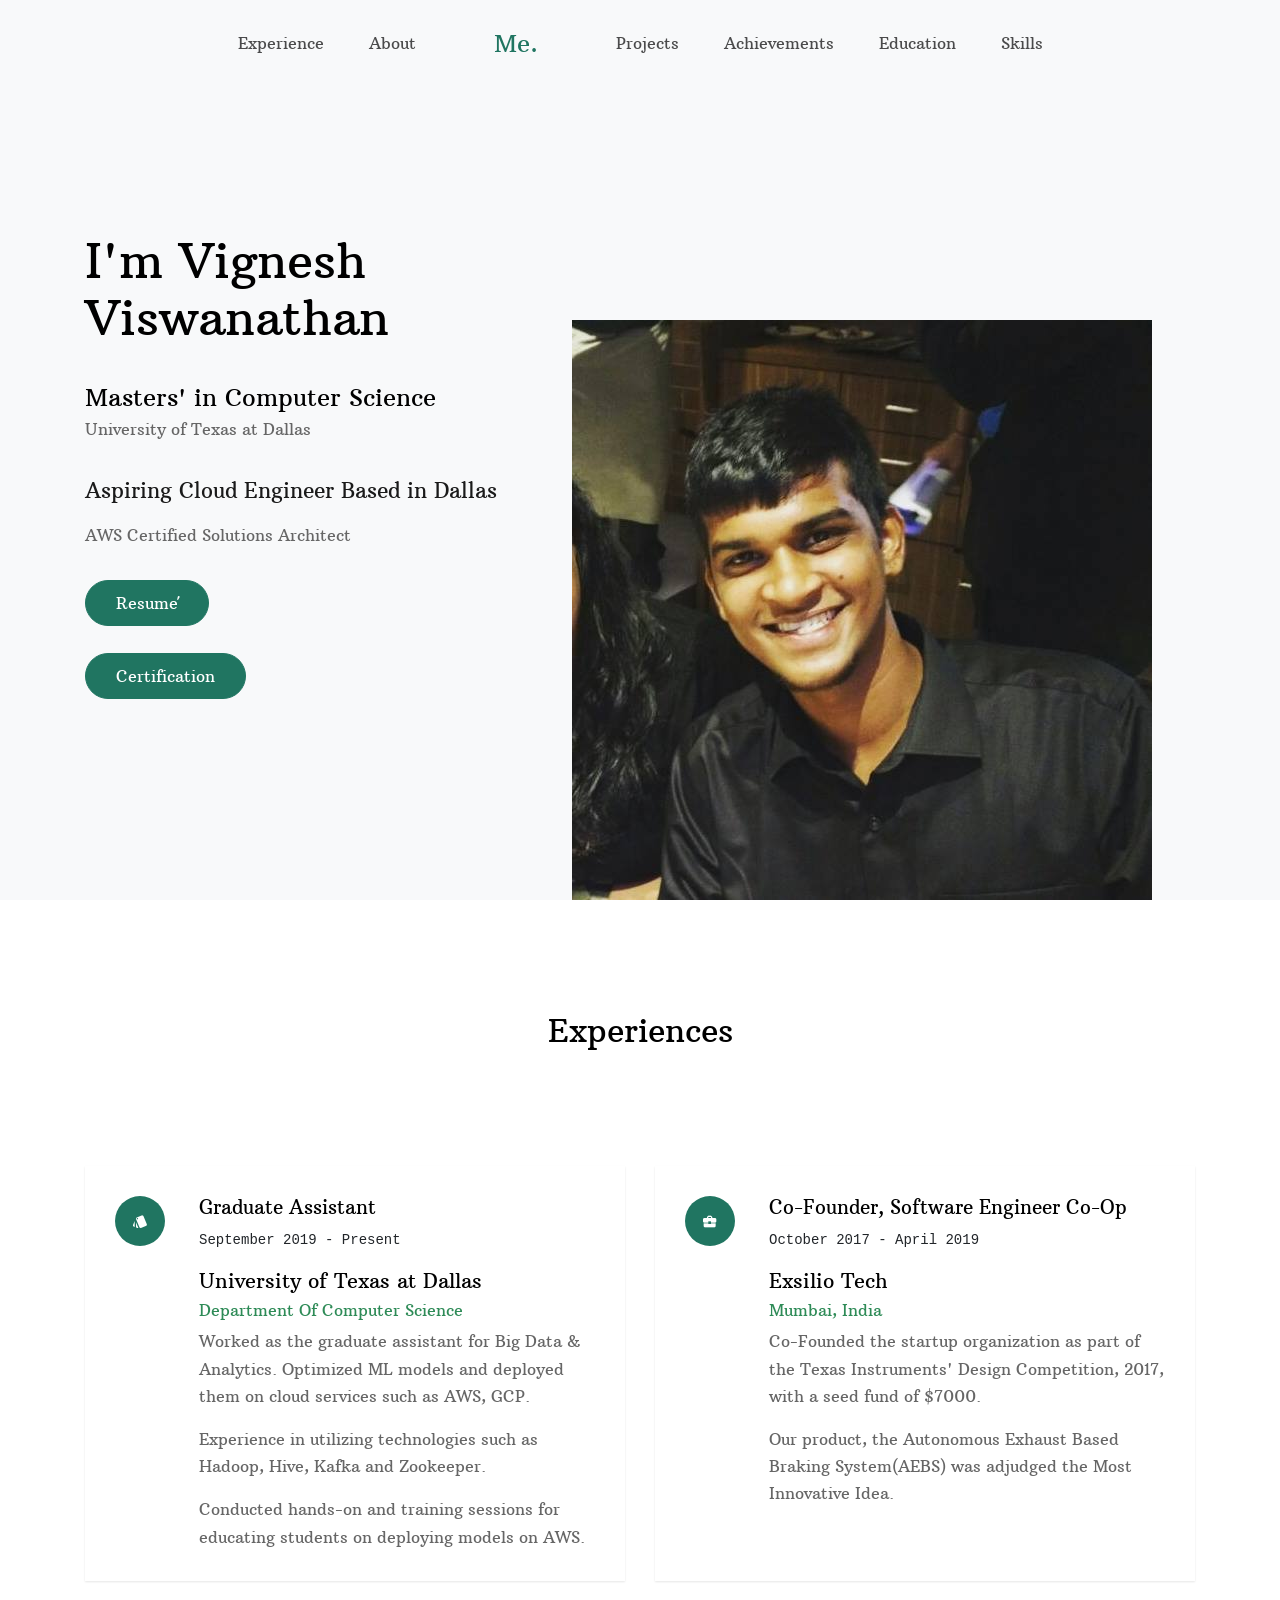
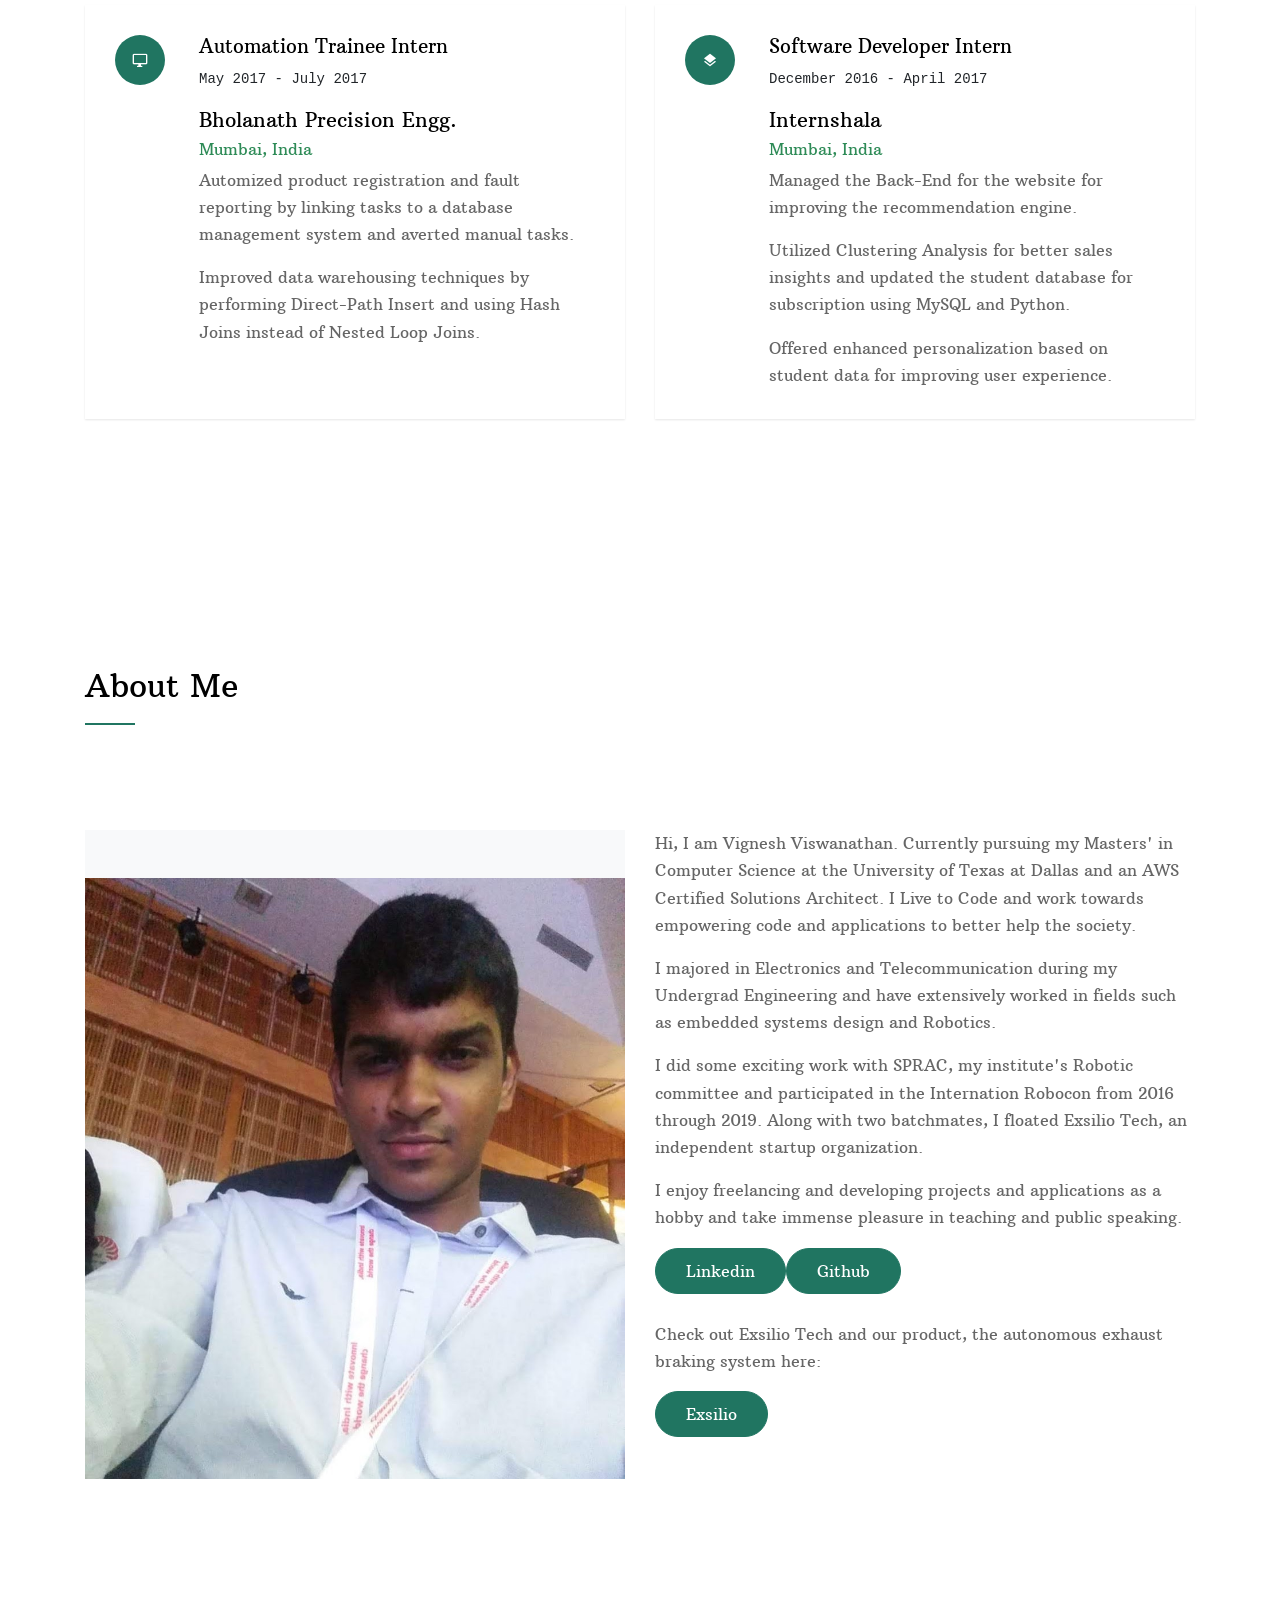
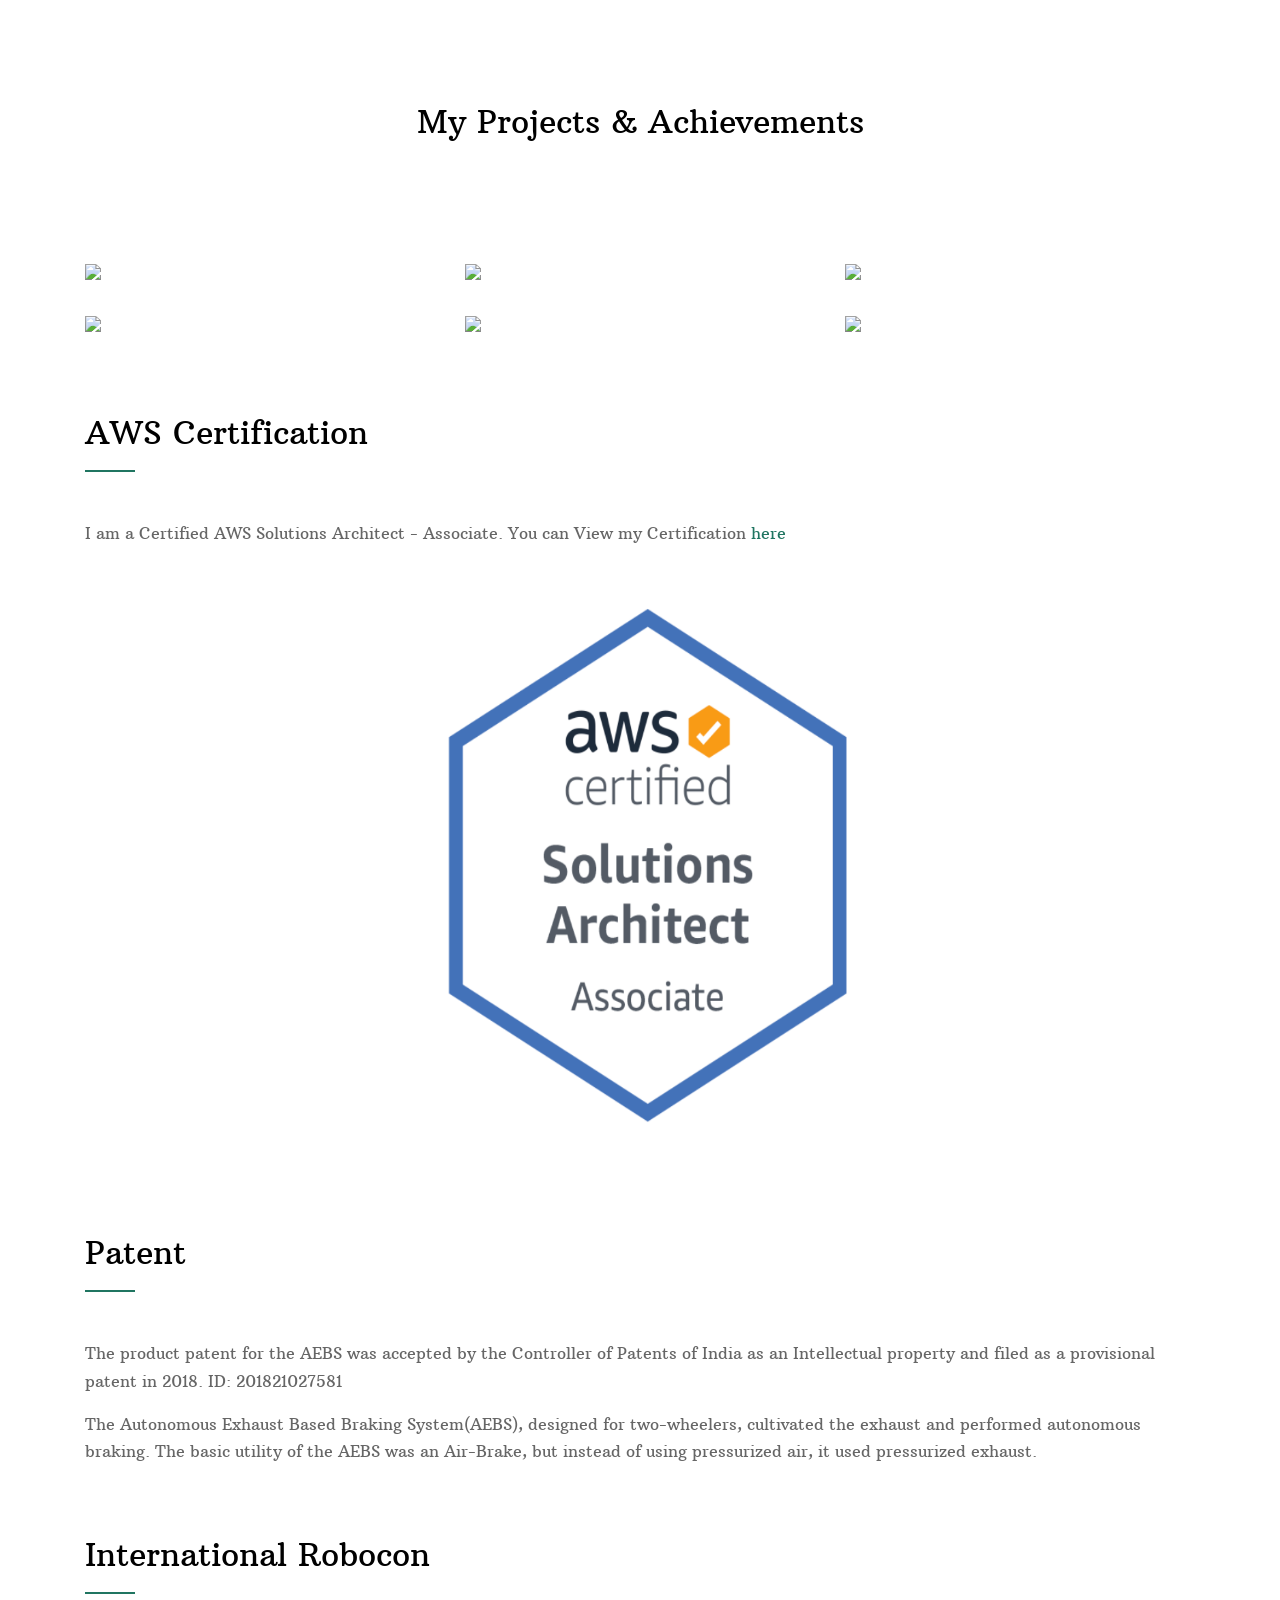
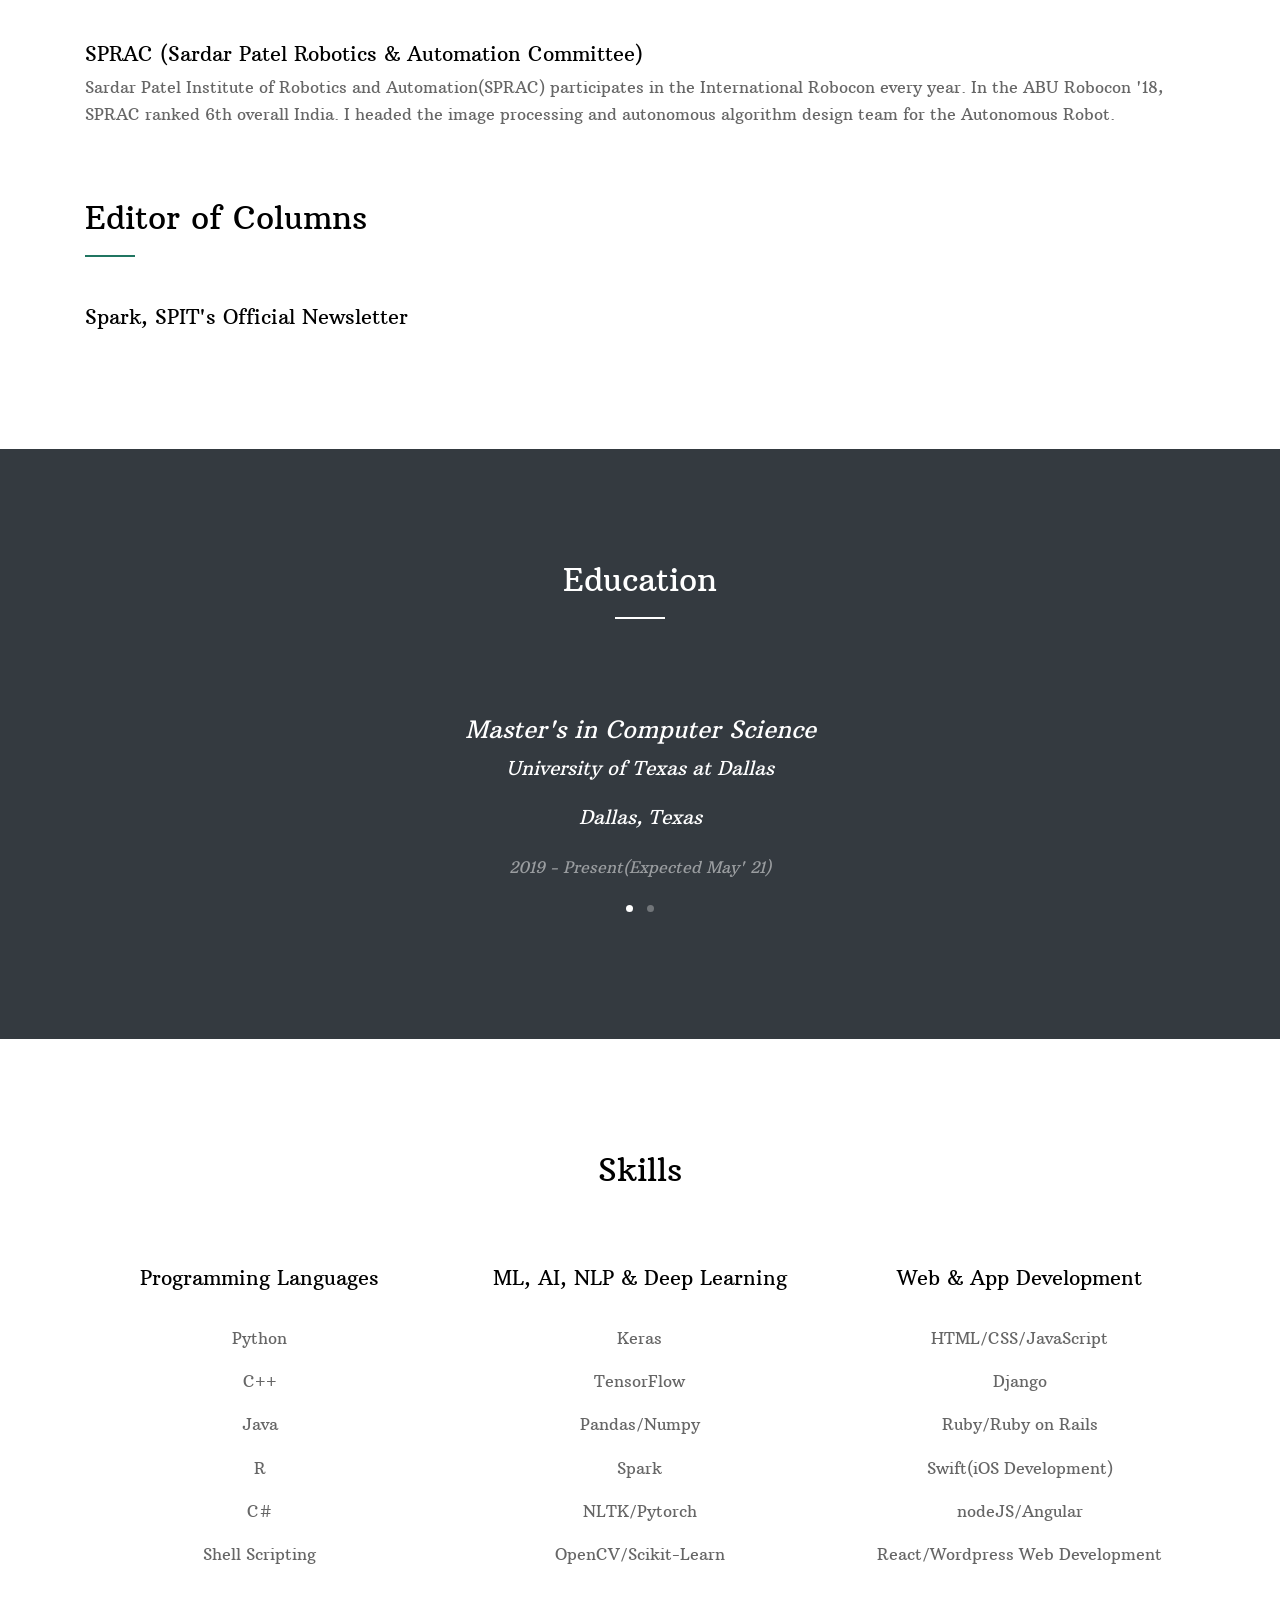
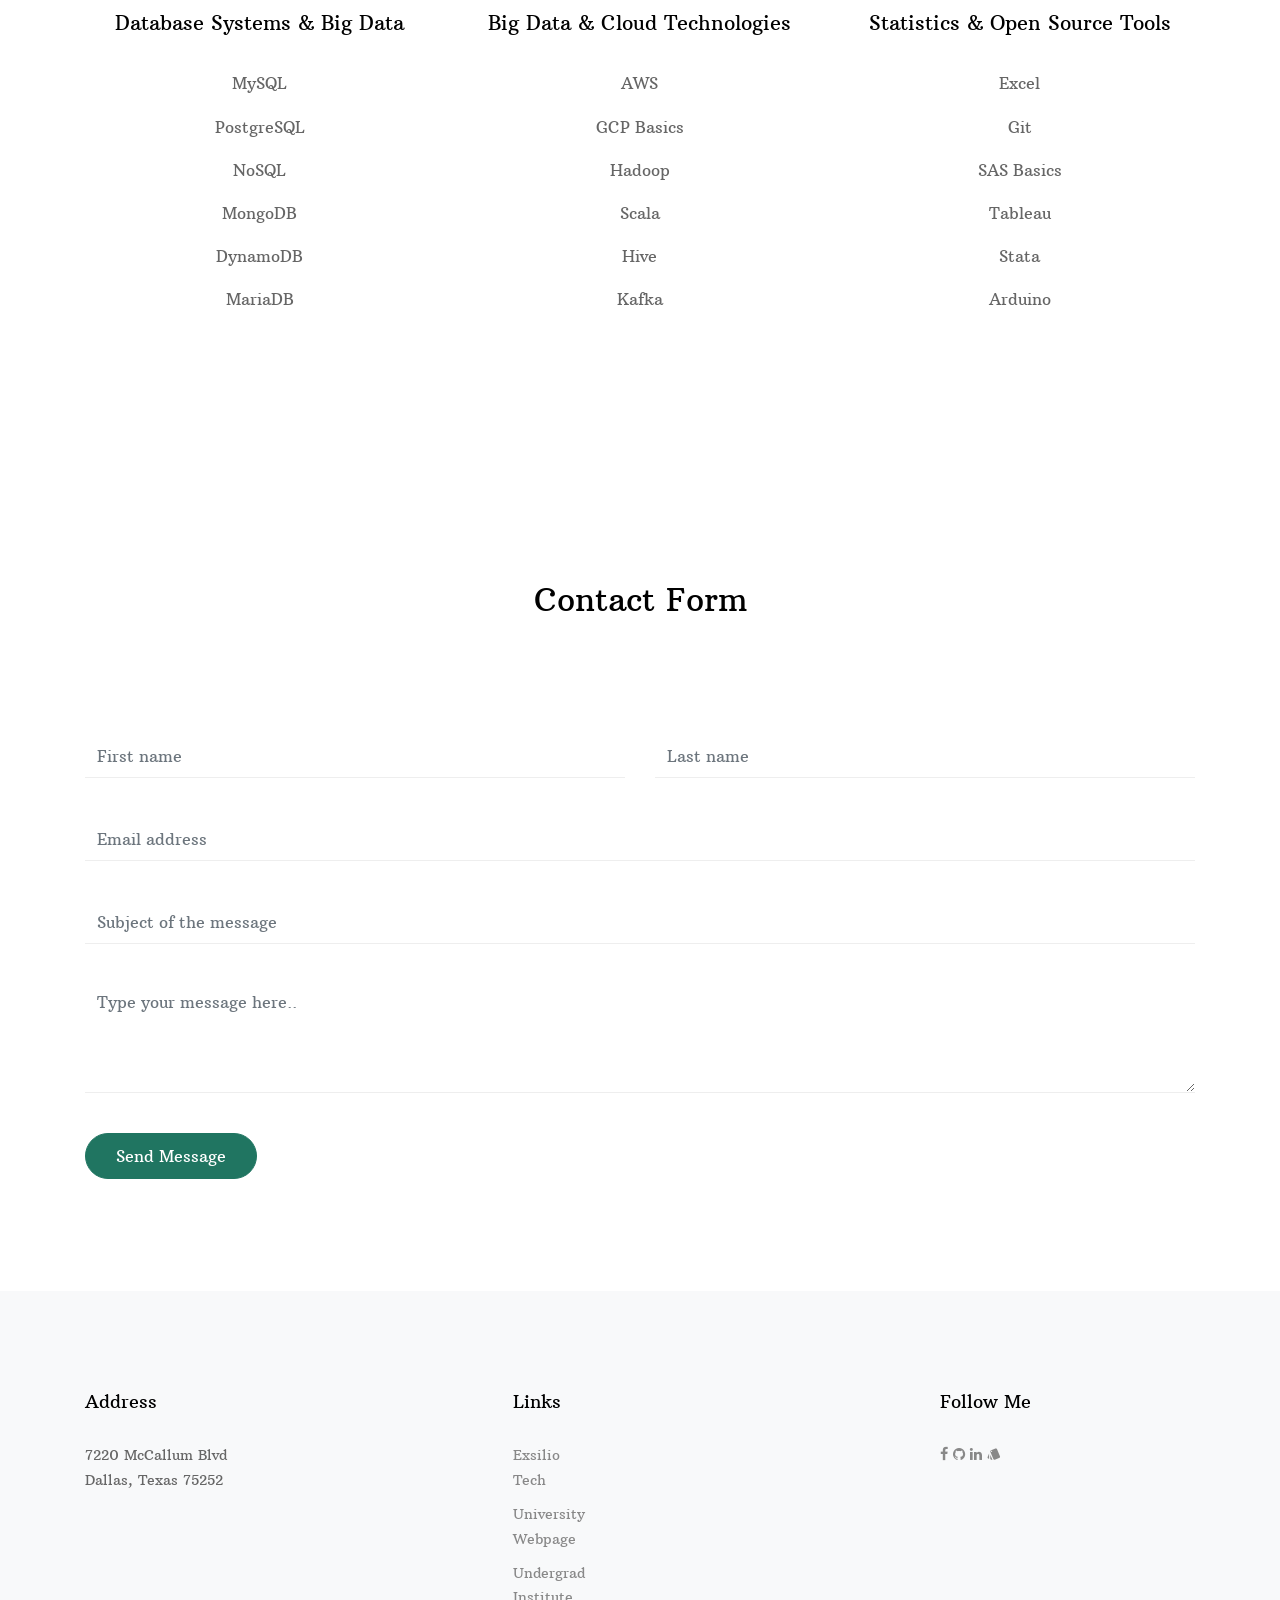
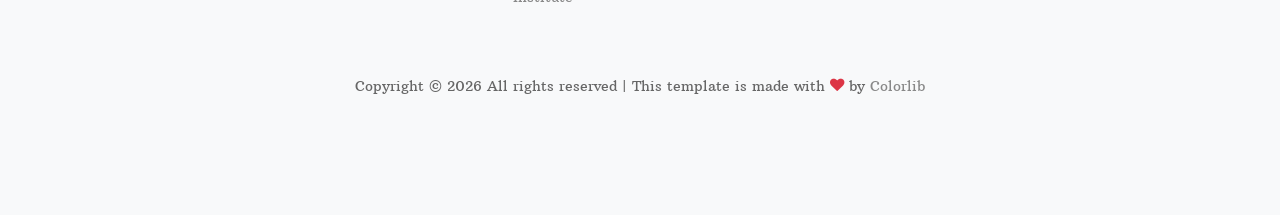
==== index.html @ fb4eccd6 "Update index.html" ====
<!DOCTYPE html>
<html lang="en">
  <head>
    <title>Vignesh Viswanathan</title>
    <link
      rel="icon"
      type="image/png"
      sizes="32x32"
      href="images/favicon-32x32.png"
    />

    <meta charset="utf-8" />
    <meta
      name="viewport"
      content="width=device-width, initial-scale=1, shrink-to-fit=no"
    />
    <meta author="Vignesh Viswanathan" />

    <link
      href="https://fonts.googleapis.com/css?family=Arbutus+Slab|Open+Sans:300,400,700"
      rel="stylesheet"
    />
    <link rel="stylesheet" href="fonts/icomoon/style.css" />

    <link rel="stylesheet" href="css/bootstrap.min.css" />
    <link rel="stylesheet" href="css/jquery-ui.css" />
    <link rel="stylesheet" href="css/owl.carousel.min.css" />
    <link rel="stylesheet" href="css/owl.theme.default.min.css" />
    <link rel="stylesheet" href="css/owl.theme.default.min.css" />

    <link rel="stylesheet" href="css/jquery.fancybox.min.css" />

    <link rel="stylesheet" href="css/bootstrap-datepicker.css" />

    <link rel="stylesheet" href="fonts/flaticon/font/flaticon.css" />

    <link rel="stylesheet" href="css/aos.css" />

    <link rel="stylesheet" href="css/style.css" />
  </head>
  <body data-spy="scroll" data-target=".site-navbar-target" data-offset="300">
    <div class="site-wrap">
      <div class="site-mobile-menu site-navbar-target">
        <div class="site-mobile-menu-header">
          <div class="site-mobile-menu-close mt-3">
            <span class="icon-close2 js-menu-toggle"></span>
          </div>
        </div>
        <div class="site-mobile-menu-body"></div>
      </div>

      <header
        class="site-navbar py-4 js-sticky-header site-navbar-target"
        role="banner"
      >
        <div class="container-fluid">
          <div class="row align-items-center justify-content-center">
            <div class="">
              <nav
                class="site-navigation position-relative text-right"
                role="navigation"
              >
                <ul
                  class="site-menu main-menu js-clone-nav mr-auto d-none d-lg-block"
                >
                  <!-- <li><a href="#home-section" class="nav-link">Home</a></li> -->
                  <li>
                    <a href="#experience-section" class="nav-link"
                      >Experience</a
                    >
                  </li>
                  <li>
                    <a href="#about-section" class="nav-link">About</a>
                  </li>
                </ul>
              </nav>
            </div>

            <div class="text-center mx-5">
              <h1 class="m-0 site-logo"><a href="index.html">Me.</a></h1>
            </div>

            <div class="text-left">
              <nav class="site-navigation position-relative" role="navigation">
                <ul
                  class="site-menu main-menu js-clone-nav mr-auto d-none d-lg-block"
                >
                  <li>
                    <a href="#project-section" class="nav-link">Projects</a>
                  </li>
                  <li><a href="#achi-section">Achievements</a></li>
                  <li>
                    <a href="#education-section" class="nav-link">Education</a>
                  </li>
                  <li>
                    <a href="#skill-section" class="nav-link">Skills</a>
                  </li>
                </ul>
              </nav>

              <div
                class="d-inline-block d-lg-none"
                style="position: relative; top: 3px;"
              >
                <a href="#" class="site-menu-toggle js-menu-toggle float-right"
                  ><span class="icon-menu h3"></span
                ></a>
              </div>
            </div>
          </div>
        </div>
      </header>

      <div class="site-blocks-cover overlay bg-light" id="home-section">
        <div class="container">
          <div class="row justify-content-center">
            <div
              class="col-md-12 mt-lg-5 text-left align-self-center text-intro"
            >
              <div class="row">
                <div class="col-lg-6">
                  <h1 class="text-black">I'm Vignesh Viswanathan</h1>
                  <br />
                  <h4>Masters' in Computer Science</h4>
                  <h6>University of Texas at Dallas</h6>
                  <br />
                  <p class="lead">Aspiring Cloud Engineer Based in Dallas</p>

                  <p></p>

                  <h6>AWS Certified Solutions Architect</h6>
                  <br />
                  <p>
                    <a
                      href="https://portfoliovignesh.s3.amazonaws.com/Vignesh_Resume_.pdf"
                      class="btn smoothscroll btn-primary" target="_blank"
                      >Resume´</a
                    >
                    <br />
                    <br />
                    <a
                      href="https://portfoliovignesh.s3.amazonaws.com/AWS+Certified+Solutions+Architect+-+Associate+certificate.pdf"
                      class="btn smoothscroll btn-primary" target="_blank"
                      >Certification</a
                    >
                  </p>
                </div>
              </div>
            </div>
          </div>
        </div>

        <img
          src="images/profile.jpg"
          alt="Image"
          class="img-face"
          data-aos="fade"
        />
      </div>

      <div class="site-section" id="experience-section">
        <div class="container">
          <div class="row">
            <div class="col-12 mb-5 position-relative">
              <h2 class="section-title text-center mb-5">Experiences</h2>
            </div>

            <div class="col-md-6 mb-4">
              <div class="service d-flex h-100">
                <div class="service-number mr-4">
                  <span class="icon-style"></span>
                </div>
                <div class="service-about">
                  <h3>Graduate Assistant</h3>
                  <pre>September 2019 - Present</pre>
                  <h5>University of Texas at Dallas</h5>
                  <h6 style="color: seagreen;">
                    Department Of Computer Science
                  </h6>
                  <p>
                    Worked as the graduate assistant for Big Data & Analytics.
                    Optimized ML models and deployed them on cloud services such
                    as AWS, GCP.
                  </p>
                  <p>
                    Experience in utilizing technologies such as Hadoop, Hive,
                    Kafka and Zookeeper.
                  </p>
                  <p>
                    Conducted hands-on and training sessions for educating
                    students on deploying models on AWS.
                  </p>
                </div>
              </div>
            </div>

            <div class="col-md-6 mb-4">
              <div class="service d-flex h-100">
                <div class="service-number mr-4">
                  <span class="icon-business_center"></span>
                </div>
                <div class="service-about">
                  <h3>Co-Founder, Software Engineer Co-Op</h3>
                  <pre>October 2017 - April 2019</pre>
                  <h5>Exsilio Tech</h5>
                  <h6 style="color: seagreen;">Mumbai, India</h6>
                  <p>
                    Co-Founded the startup organization as part of the Texas
                    Instruments' Design Competition, 2017, with a seed fund of
                    $7000.
                  </p>
                  <p>
                    Our product, the Autonomous Exhaust Based Braking
                    System(AEBS) was adjudged the Most Innovative Idea.
                  </p>
                </div>
              </div>
            </div>

            <div class="col-md-6 mb-4">
              <div class="service d-flex h-100">
                <div class="service-number mr-4">
                  <span class="icon-desktop_windows"></span>
                </div>
                <div class="service-about">
                  <h3>Automation Trainee Intern</h3>
                  <pre>May 2017 - July 2017</pre>
                  <h5>Bholanath Precision Engg.</h5>
                  <h6 style="color: seagreen;">Mumbai, India</h6>
                  <p>
                    Automized product registration and fault reporting by
                    linking tasks to a database management system and averted
                    manual tasks.
                  </p>
                  <p>
                    Improved data warehousing techniques by performing
                    Direct-Path Insert and using Hash Joins instead of Nested
                    Loop Joins.
                  </p>
                </div>
              </div>
            </div>

            <div class="col-md-6 mb-4">
              <div class="service d-flex h-100">
                <div class="service-number mr-4">
                  <span class="icon-layers"></span>
                </div>
                <div class="service-about">
                  <h3>Software Developer Intern</h3>
                  <pre>December 2016 - April 2017</pre>
                  <h5>Internshala</h5>
                  <h6 style="color: seagreen;">Mumbai, India</h6>
                  <p>
                    Managed the Back-End for the website for improving the
                    recommendation engine.
                  </p>
                  <p>
                    Utilized Clustering Analysis for better sales insights and
                    updated the student database for subscription using MySQL
                    and Python.
                  </p>
                  <p>
                    Offered enhanced personalization based on student data for
                    improving user experience.
                  </p>
                </div>
              </div>
            </div>
          </div>
        </div>
      </div>

      <div class="site-section" id="about-section">
        <div class="container">
          <div class="row">
            <div class="col-12 mb-4 position-relative">
              <h2 class="section-title">About Me</h2>
            </div>
            <div class="col-lg-6 order-1 order-lg-2 mb-4 mb-lg-0">
              <div class="bg-light pt-5">
                <img src="images/jin.jpg" alt="Image" class="img-fluid" />
              </div>
              <!-- </div>
            <div class="col-lg-4 order-2 order-lg-1">
              <p>
                Lorem ipsum dolor sit amet, consectetur adipisicing elit.
                Perferendis ipsum error eligendi molestiae eaque quas, ducimus
                sequi excepturi?
              </p> -->
              <!-- <p>
                Lorem ipsum dolor sit amet, consectetur adipisicing elit.
                Perferendis ipsum error eligendi molestiae eaque quas, ducimus
                sequi excepturi?
              </p> -->
            </div>
            <br />
            <br />
            <br />
            <br />
            <br />
            <br />
            <div class="col-lg-6 order-3 order-lg-3">
              <p>
                Hi, I am Vignesh Viswanathan. Currently pursuing my Masters' in
                Computer Science at the University of Texas at Dallas and an AWS
                Certified Solutions Architect. I Live to Code and work towards
                empowering code and applications to better help the society.
              </p>
              <p>
                I majored in Electronics and Telecommunication during my
                Undergrad Engineering and have extensively worked in fields such
                as embedded systems design and Robotics.
              </p>
              <!-- <p>
                <a href="#contact-section" class="btn smoothscroll btn-primary"
                  >Contact Me</a
                > -->
              <p>
                I did some exciting work with SPRAC, my institute's Robotic
                committee and participated in the Internation Robocon from 2016
                through 2019. Along with two batchmates, I floated Exsilio Tech,
                an independent startup organization.
              </p>
              <p>
                I enjoy freelancing and developing projects and applications as
                a hobby and take immense pleasure in teaching and public
                speaking.
              </p>
              <a
                href="https://www.linkedin.com/in/vignesh-viswanathan-554682190/"
                class="btn smoothscroll btn-primary"
                target="_blank"
                >Linkedin</a
              ><a
                href="https://github.com/vigviswa"
                class="btn smoothscroll btn-primary"
                target="_blank"
                >Github</a
              >
              <br /><br />
              <p>
                Check out Exsilio Tech and our product, the autonomous exhaust
                braking system here:
              </p>
              <a
                href="https://github.com/vigviswa"
                class="btn smoothscroll btn-primary"
                target="_blank"
                >Exsilio</a
              >
            </div>
          </div>
        </div>
      </div>

      <section class="site-section block__62272" id="project-section">
        <div class="container">
          <div class="row mb-5">
            <div class="col-12 position-relative">
              <h2 class="section-title text-center mb-5">
                My Projects & Achievements
              </h2>
            </div>
          </div>

          <div id="posts" class="row no-gutter">
            

            <div
              class="item brand col-6 col-sm-6 col-md-6 col-lg-4 col-xl-4 mb-4"
            >
              <a href="https://github.com/vigviswa/Named-Entity-Recognition-Using-Decision-Trees" class="item-wrap fancybox" target="_blank">
                <span>NLP: Named Entity Recognition</span>
                <img class="img-fluid" src="images/post_4.jpg" />
              </a>
            </div>

            <div
              class="item design col-6 col-sm-6 col-md-6 col-lg-4 col-xl-4 mb-4"
            >
              <a href="images/post_5.jpg" class="item-wrap fancybox" target="_blank">
                <span>Dynamic ROI adjusting in live video</span>
                <img class="img-fluid" src="images/post_5.jpg" />
              </a>
            </div>

            <div
              class="item web col-6 col-sm-6 col-md-6 col-lg-4 col-xl-4 mb-4"
            >
              <a href="https://youtu.be/gCxSMMs6OAI" class="item-wrap" target="_blank">
                <span>Autonomous Exhaust Based Braking System</span>
                <img class="img-fluid" src="images/post_6.jpg" />
              </a>
            </div>

            <div
              class="item brand col-6 col-sm-6 col-md-6 col-lg-4 col-xl-4 mb-4"
            >
              <a
                href="https://github.com/vigviswa/api-data-airflow-pipeline"
                class="item-wrap" target="_blank"
              >
                <span>ETL Pipeline using Python and Airflow</span>
                <img class="img-fluid" src="images/post_2.jpg" />
              </a>
            </div>
            
            <div
              class="item web col-6 col-sm-6 col-md-6 col-lg-4 col-xl-4 mb-4"
            >
              <a
                href="https://github.com/vigviswa/Fake-Review-Detection-on-Amazon"
                class="item-wrap" target="_blank"
              >
                <span>Fake Review Detector on Amazon</span>
                <img class="img-fluid" src="images/post_2.jpg" />
              </a>
            </div>
            <div
              class="item web col-6 col-sm-6 col-md-6 col-lg-4 col-xl-4 mb-4"
            >
              <a href="https://github.com/vigviswa/Live-Twitter-Sentiment-Analysis" class="item-wrap" target="_blank">
                <span>Live Twitter Sentiment Analysis</span>
                <img class="img-fluid" src="images/post_3.jpg" />
              </a>
            </div>
          </div>
          <br /><br />
          <div id="achi-section"></div>
          <h2 class="section-title text-left mb-5">
            AWS Certification
          </h2>
          <p>
            I am a Certified AWS Solutions Architect - Associate. You can View
            my Certification
            <a
              href="https://github.com/vigviswa/resume/blob/master/AWS%20Certified%20Solutions%20Architect%20-%20Associate%20certificate.pdf"
              target="_blank" >here</a
            >
          </p>
          <p>
            <img
              src="images/certification.png"
              alt=""
              style="
                display: block;
                width: 50%;
                height: 600px;
                margin-left: auto;
                margin-right: auto;
              "
            />
          </p>

          <br /><br />

          <h2 class="section-title text-left mb-5">
            Patent
          </h2>
          <p>
            The product patent for the AEBS was accepted by the Controller of
            Patents of India as an Intellectual property and filed as a
            provisional patent in 2018. ID: 201821027581
          </p>
          <p>
            The Autonomous Exhaust Based Braking System(AEBS), designed for
            two-wheelers, cultivated the exhaust and performed autonomous
            braking. The basic utility of the AEBS was an Air-Brake, but instead
            of using pressurized air, it used pressurized exhaust.
          </p>

          <br /><br />
          <h2 class="section-title text-left mb-5">International Robocon</h2>
          <h5>SPRAC (Sardar Patel Robotics & Automation Committee)</h5>
          <p>
            Sardar Patel Institute of Robotics and Automation(SPRAC)
            participates in the International Robocon every year. In the ABU
            Robocon '18, SPRAC ranked 6th overall India. I headed the image
            processing and autonomous algorithm design team for the Autonomous
            Robot.
          </p>
          <br /><br />

          <h2 class="section-title text-left mb-5">Editor of Columns</h2>
          <h5>Spark, SPIT's Official Newsletter</h5>
        </div>
      </section>

      <section class="site-section bg-dark" id="education-section">
        <div class="container">
          <div class="row">
            <div class="col-12 mb-5 position-relative">
              <h2 class="section-title text-center mb-5 text-white">
                Education
              </h2>
            </div>
          </div>
          <div class="owl-carousel slide-one-item">
            <div class="slide">
              <blockquote>
                <h4 class="text-white">Master's in Computer Science</h4>
                <p>
                  University of Texas at Dallas
                </p>
                <p>Dallas, Texas</p>
                <p><cite>2019 - Present(Expected May' 21)</cite></p>
              </blockquote>
            </div>
            <div class="slide">
              <blockquote>
                <h4 class="text-white">Bachelor in Engineering</h4>
                <p>
                  Sardar Patel Institute of Technology
                </p>
                <p>Mumbai, India</p>
                <p><cite>&mdash; 2015 - 2019</cite></p>
              </blockquote>
            </div>
            <!-- <div class="slide">
              <blockquote>
                <p>
                  Even the all-powerful Pointing has no control about the blind
                  texts it is an almost unorthographic life One day however a
                  small line of blind text by the name of Lorem Ipsum decided to
                  leave for the far World of Grammar.
                </p>
                <p><cite>&mdash; Ryan Peters</cite></p>
              </blockquote>
            </div> -->
          </div>
        </div>
      </section>

      <section class="site-section" id="skill-section">
        <div class="container">
          <div class="row">
            <div class="col-12 mb-5 position-relative">
              <h2 class="section-title text-center">Skills</h2>
            </div>
            <div class="col-6 col-sm-6 col-md-4 col-lg-4 text-center">
              <h5>Programming Languages</h5>
              <br />
              <p>Python</p>
              <p>C++</p>
              <p>Java</p>
              <p>R</p>
              <p>C#</p>
              <p>Shell Scripting</p>
              <br />
              <!-- <img src="images/logo_1.jpg" alt="Image" class="img-fluid" /> -->
            </div>
            <div class="col-6 col-sm-6 col-md-4 col-lg-4 text-center">
              <h5>ML, AI, NLP & Deep Learning</h5>
              <br />
              <p>Keras</p>
              <p>TensorFlow</p>
              <p>Pandas/Numpy</p>
              <p>Spark</p>
              <p>NLTK/Pytorch</p>
              <p>OpenCV/Scikit-Learn</p>
              <br />
              <!-- <img src="images/logo_2.jpg" alt="Image" class="img-fluid" /> -->
            </div>
            <div class="col-6 col-sm-6 col-md-4 col-lg-4 text-center">
              <h5>Web & App Development</h5>
              <br />
              <p>HTML/CSS/JavaScript</p>
              <p>Django</p>
              <p>Ruby/Ruby on Rails</p>
              <p>Swift(iOS Development)</p>
              <p>nodeJS/Angular</p>
              <p>React/Wordpress Web Development</p>
              <br />
              <!-- <img src="images/logo_3.jpg" alt="Image" class="img-fluid" /> -->
            </div>
            <div class="col-6 col-sm-6 col-md-4 col-lg-4 text-center">
              <h5>Database Systems & Big Data</h5>
              <br />
              <p>MySQL</p>
              <p>PostgreSQL</p>
              <p>NoSQL</p>
              <p>MongoDB</p>
              <p>DynamoDB</p>
              <p>MariaDB</p>
              <br />
              <!-- <img src="images/logo_4.jpg" alt="Image" class="img-fluid" /> -->
            </div>

            <div class="col-6 col-sm-6 col-md-4 col-lg-4 text-center">
              <h5>Big Data & Cloud Technologies</h5>
              <br />
              <p>AWS</p>
              <p>GCP Basics</p>
              <p>Hadoop</p>
              <p>Scala</p>
              <p>Hive</p>
              <p>Kafka</p>
              <br />
              <!-- <img src="images/logo_5.jpg" alt="Image" class="img-fluid" /> -->
            </div>
            <div class="col-6 col-sm-6 col-md-4 col-lg-4 text-center">
              <h5>Statistics & Open Source Tools</h5>
              <br />
              <p>Excel</p>
              <p>Git</p>
              <p>SAS Basics</p>
              <p>Tableau</p>
              <p>Stata</p>
              <p>Arduino</p>
              <br />
              <!-- <img src="images/logo_6.jpg" alt="Image" class="img-fluid" /> -->
            </div>
          </div>
        </div>
      </section>

      <section class="site-section" id="contact-section">
        <div class="container">
          <div class="row">
            <div class="col-12 mb-5 position-relative">
              <h2 class="section-title text-center mb-5">Contact Form</h2>
            </div>
          </div>
          <form action="#" class="form">
            <div class="row mb-4">
              <div class="form-group col-6">
                <input
                  type="text"
                  class="form-control"
                  placeholder="First name"
                />
              </div>
              <div class="form-group col-6">
                <input
                  type="text"
                  class="form-control"
                  placeholder="Last name"
                />
              </div>
            </div>

            <div class="row mb-4">
              <div class="form-group col-12">
                <input
                  type="email"
                  class="form-control"
                  placeholder="Email address"
                />
              </div>
            </div>

            <div class="row mb-4">
              <div class="form-group col-12">
                <input
                  type="text"
                  class="form-control"
                  placeholder="Subject of the message"
                />
              </div>
            </div>

            <div class="row mb-4">
              <div class="form-group col-12">
                <textarea
                  name=""
                  id=""
                  cols="30"
                  rows="4"
                  class="form-control"
                  placeholder="Type your message here.."
                ></textarea>
              </div>
            </div>

            <div class="row">
              <div class="col-md-6">
                <input
                  type="submit"
                  class="btn btn-primary"
                  value="Send Message"
                />
              </div>
            </div>
          </form>
        </div>
      </section>

      <footer class="site-section bg-light footer">
        <div class="container">
          <div class="row mb-5">
            <div class="col-md-3">
              <h3 class="footer-title">Address</h3>
              <p>
                <span class="d-inline-block d-md-block"
                  >7220 McCallum Blvd</span
                >
                Dallas, Texas 75252
              </p>
            </div>
            <div class="col-md-3 mx-auto">
              <div class="row">
                <div class="col-lg-4">
                  <h3 class="footer-title">Links</h3>
                  <ul class="list-unstyled">
                    <li>
                      <a href="http://exsilio.co.in/index.html" target="_blank"
                        >Exsilio Tech</a
                      >
                    </li>
                    <li>
                      <a href="https://www.utdallas.edu/" target="_blank"
                        >University Webpage</a
                      >
                    </li>
                    <li>
                      <a href="https://www.spit.ac.in/" target="_blank"
                        >Undergrad Institute</a
                      >
                    </li>
                  </ul>
                </div>
              </div>
            </div>
            <div class="col-md-3">
              <h3 class="footer-title">Follow Me</h3>

              <a
                href="https://www.facebook.com/vignesh.viswanathan.520"
                class="social-circle" target="_blank"
                ><span class="icon-facebook"></span
              ></a>
              <a href="https://github.com/vigviswa" class="social-circle" target="_blank"
                ><span class="icon-github"></span
              ></a>
              <a
                href="https://www.linkedin.com/in/vignesh-viswanathan-554682190/"
                class="social-circle" target="_blank"
                ><span class="icon-linkedin"></span
              ></a>
              <a href="http://exsilio.co.in/index.html" class="site-logo" target="_blank"
                ><span class="icon-style"></span
              ></a>
            </div>
          </div>

          <div class="row">
            <div class="col-12 text-center">
              <p>
                <!-- Link back to Colorlib can't be removed. Template is licensed under CC BY 3.0. -->
                Copyright &copy;
                <script>
                  document.write(new Date().getFullYear());
                </script>
                All rights reserved | This template is made with
                <i class="icon-heart text-danger" aria-hidden="true"></i> by
                <a href="https://colorlib.com" target="_blank">Colorlib</a>
                <!-- Link back to Colorlib can't be removed. Template is licensed under CC BY 3.0. -->
              </p>
            </div>
          </div>
        </div>
      </footer>
    </div>
    <!-- .site-wrap -->

    <script src="js/jquery-3.3.1.min.js"></script>
    <script src="js/jquery-ui.js"></script>
    <script src="js/popper.min.js"></script>
    <script src="js/bootstrap.min.js"></script>
    <script src="js/owl.carousel.min.js"></script>
    <script src="js/jquery.easing.1.3.js"></script>
    <script src="js/aos.js"></script>
    <script src="js/jquery.fancybox.min.js"></script>
    <script src="js/jquery.sticky.js"></script>
    <script src="js/isotope.pkgd.min.js"></script>

    <script src="js/main.js"></script>
  </body>
</html>
---- fonts/icomoon/style.css ----
@font-face {
  font-family: 'icomoon';
  src:  url('fonts/icomoon.eot?10si43');
  src:  url('fonts/icomoon.eot?10si43#iefix') format('embedded-opentype'),
    url('fonts/icomoon.ttf?10si43') format('truetype'),
    url('fonts/icomoon.woff?10si43') format('woff'),
    url('fonts/icomoon.svg?10si43#icomoon') format('svg');
  font-weight: normal;
  font-style: normal;
}

[class^="icon-"], [class*=" icon-"] {
  /* use !important to prevent issues with browser extensions that change fonts */
  font-family: 'icomoon' !important;
  speak: none;
  font-style: normal;
  font-weight: normal;
  font-variant: normal;
  text-transform: none;
  line-height: 1;

  /* Better Font Rendering =========== */
  -webkit-font-smoothing: antialiased;
  -moz-osx-font-smoothing: grayscale;
}

.icon-asterisk:before {
  content: "\f069";
}
.icon-plus:before {
  content: "\f067";
}
.icon-question:before {
  content: "\f128";
}
.icon-minus:before {
  content: "\f068";
}
.icon-glass:before {
  content: "\f000";
}
.icon-music:before {
  content: "\f001";
}
.icon-search:before {
  content: "\f002";
}
.icon-envelope-o:before {
  content: "\f003";
}
.icon-heart:before {
  content: "\f004";
}
.icon-star:before {
  content: "\f005";
}
.icon-star-o:before {
  content: "\f006";
}
.icon-user:before {
  content: "\f007";
}
.icon-film:before {
  content: "\f008";
}
.icon-th-large:before {
  content: "\f009";
}
.icon-th:before {
  content: "\f00a";
}
.icon-th-list:before {
  content: "\f00b";
}
.icon-check:before {
  content: "\f00c";
}
.icon-close:before {
  content: "\f00d";
}
.icon-remove:before {
  content: "\f00d";
}
.icon-times:before {
  content: "\f00d";
}
.icon-search-plus:before {
  content: "\f00e";
}
.icon-search-minus:before {
  content: "\f010";
}
.icon-power-off:before {
  content: "\f011";
}
.icon-signal:before {
  content: "\f012";
}
.icon-cog:before {
  content: "\f013";
}
.icon-gear:before {
  content: "\f013";
}
.icon-trash-o:before {
  content: "\f014";
}
.icon-home:before {
  content: "\f015";
}
.icon-file-o:before {
  content: "\f016";
}
.icon-clock-o:before {
  content: "\f017";
}
.icon-road:before {
  content: "\f018";
}
.icon-download:before {
  content: "\f019";
}
.icon-arrow-circle-o-down:before {
  content: "\f01a";
}
.icon-arrow-circle-o-up:before {
  content: "\f01b";
}
.icon-inbox:before {
  content: "\f01c";
}
.icon-play-circle-o:before {
  content: "\f01d";
}
.icon-repeat:before {
  content: "\f01e";
}
.icon-rotate-right:before {
  content: "\f01e";
}
.icon-refresh:before {
  content: "\f021";
}
.icon-list-alt:before {
  content: "\f022";
}
.icon-lock:before {
  content: "\f023";
}
.icon-flag:before {
  content: "\f024";
}
.icon-headphones:before {
  content: "\f025";
}
.icon-volume-off:before {
  content: "\f026";
}
.icon-volume-down:before {
  content: "\f027";
}
.icon-volume-up:before {
  content: "\f028";
}
.icon-qrcode:before {
  content: "\f029";
}
.icon-barcode:before {
  content: "\f02a";
}
.icon-tag:before {
  content: "\f02b";
}
.icon-tags:before {
  content: "\f02c";
}
.icon-book:before {
  content: "\f02d";
}
.icon-bookmark:before {
  content: "\f02e";
}
.icon-print:before {
  content: "\f02f";
}
.icon-camera:before {
  content: "\f030";
}
.icon-font:before {
  content: "\f031";
}
.icon-bold:before {
  content: "\f032";
}
.icon-italic:before {
  content: "\f033";
}
.icon-text-height:before {
  content: "\f034";
}
.icon-text-width:before {
  content: "\f035";
}
.icon-align-left:before {
  content: "\f036";
}
.icon-align-center:before {
  content: "\f037";
}
.icon-align-right:before {
  content: "\f038";
}
.icon-align-justify:before {
  content: "\f039";
}
.icon-list:before {
  content: "\f03a";
}
.icon-dedent:before {
  content: "\f03b";
}
.icon-outdent:before {
  content: "\f03b";
}
.icon-indent:before {
  content: "\f03c";
}
.icon-video-camera:before {
  content: "\f03d";
}
.icon-image:before {
  content: "\f03e";
}
.icon-photo:before {
  content: "\f03e";
}
.icon-picture-o:before {
  content: "\f03e";
}
.icon-pencil:before {
  content: "\f040";
}
.icon-map-marker:before {
  content: "\f041";
}
.icon-adjust:before {
  content: "\f042";
}
.icon-tint:before {
  content: "\f043";
}
.icon-edit:before {
  content: "\f044";
}
.icon-pencil-square-o:before {
  content: "\f044";
}
.icon-share-square-o:before {
  content: "\f045";
}
.icon-check-square-o:before {
  content: "\f046";
}
.icon-arrows:before {
  content: "\f047";
}
.icon-step-backward:before {
  content: "\f048";
}
.icon-fast-backward:before {
  content: "\f049";
}
.icon-backward:before {
  content: "\f04a";
}
.icon-play:before {
  content: "\f04b";
}
.icon-pause:before {
  content: "\f04c";
}
.icon-stop:before {
  content: "\f04d";
}
.icon-forward:before {
  content: "\f04e";
}
.icon-fast-forward:before {
  content: "\f050";
}
.icon-step-forward:before {
  content: "\f051";
}
.icon-eject:before {
  content: "\f052";
}
.icon-chevron-left:before {
  content: "\f053";
}
.icon-chevron-right:before {
  content: "\f054";
}
.icon-plus-circle:before {
  content: "\f055";
}
.icon-minus-circle:before {
  content: "\f056";
}
.icon-times-circle:before {
  content: "\f057";
}
.icon-check-circle:before {
  content: "\f058";
}
.icon-question-circle:before {
  content: "\f059";
}
.icon-info-circle:before {
  content: "\f05a";
}
.icon-crosshairs:before {
  content: "\f05b";
}
.icon-times-circle-o:before {
  content: "\f05c";
}
.icon-check-circle-o:before {
  content: "\f05d";
}
.icon-ban:before {
  content: "\f05e";
}
.icon-arrow-left:before {
  content: "\f060";
}
.icon-arrow-right:before {
  content: "\f061";
}
.icon-arrow-up:before {
  content: "\f062";
}
.icon-arrow-down:before {
  content: "\f063";
}
.icon-mail-forward:before {
  content: "\f064";
}
.icon-share:before {
  content: "\f064";
}
.icon-expand:before {
  content: "\f065";
}
.icon-compress:before {
  content: "\f066";
}
.icon-exclamation-circle:before {
  content: "\f06a";
}
.icon-gift:before {
  content: "\f06b";
}
.icon-leaf:before {
  content: "\f06c";
}
.icon-fire:before {
  content: "\f06d";
}
.icon-eye:before {
  content: "\f06e";
}
.icon-eye-slash:before {
  content: "\f070";
}
.icon-exclamation-triangle:before {
  content: "\f071";
}
.icon-warning:before {
  content: "\f071";
}
.icon-plane:before {
  content: "\f072";
}
.icon-calendar:before {
  content: "\f073";
}
.icon-random:before {
  content: "\f074";
}
.icon-comment:before {
  content: "\f075";
}
.icon-magnet:before {
  content: "\f076";
}
.icon-chevron-up:before {
  content: "\f077";
}
.icon-chevron-down:before {
  content: "\f078";
}
.icon-retweet:before {
  content: "\f079";
}
.icon-shopping-cart:before {
  content: "\f07a";
}
.icon-folder:before {
  content: "\f07b";
}
.icon-folder-open:before {
  content: "\f07c";
}
.icon-arrows-v:before {
  content: "\f07d";
}
.icon-arrows-h:before {
  content: "\f07e";
}
.icon-bar-chart:before {
  content: "\f080";
}
.icon-bar-chart-o:before {
  content: "\f080";
}
.icon-twitter-square:before {
  content: "\f081";
}
.icon-facebook-square:before {
  content: "\f082";
}
.icon-camera-retro:before {
  content: "\f083";
}
.icon-key:before {
  content: "\f084";
}
.icon-cogs:before {
  content: "\f085";
}
.icon-gears:before {
  content: "\f085";
}
.icon-comments:before {
  content: "\f086";
}
.icon-thumbs-o-up:before {
  content: "\f087";
}
.icon-thumbs-o-down:before {
  content: "\f088";
}
.icon-star-half:before {
  content: "\f089";
}
.icon-heart-o:before {
  content: "\f08a";
}
.icon-sign-out:before {
  content: "\f08b";
}
.icon-linkedin-square:before {
  content: "\f08c";
}
.icon-thumb-tack:before {
  content: "\f08d";
}
.icon-external-link:before {
  content: "\f08e";
}
.icon-sign-in:before {
  content: "\f090";
}
.icon-trophy:before {
  content: "\f091";
}
.icon-github-square:before {
  content: "\f092";
}
.icon-upload:before {
  content: "\f093";
}
.icon-lemon-o:before {
  content: "\f094";
}
.icon-phone:before {
  content: "\f095";
}
.icon-square-o:before {
  content: "\f096";
}
.icon-bookmark-o:before {
  content: "\f097";
}
.icon-phone-square:before {
  content: "\f098";
}
.icon-twitter:before {
  content: "\f099";
}
.icon-facebook:before {
  content: "\f09a";
}
.icon-facebook-f:before {
  content: "\f09a";
}
.icon-github:before {
  content: "\f09b";
}
.icon-unlock:before {
  content: "\f09c";
}
.icon-credit-card:before {
  content: "\f09d";
}
.icon-feed:before {
  content: "\f09e";
}
.icon-rss:before {
  content: "\f09e";
}
.icon-hdd-o:before {
  content: "\f0a0";
}
.icon-bullhorn:before {
  content: "\f0a1";
}
.icon-bell-o:before {
  content: "\f0a2";
}
.icon-certificate:before {
  content: "\f0a3";
}
.icon-hand-o-right:before {
  content: "\f0a4";
}
.icon-hand-o-left:before {
  content: "\f0a5";
}
.icon-hand-o-up:before {
  content: "\f0a6";
}
.icon-hand-o-down:before {
  content: "\f0a7";
}
.icon-arrow-circle-left:before {
  content: "\f0a8";
}
.icon-arrow-circle-right:before {
  content: "\f0a9";
}
.icon-arrow-circle-up:before {
  content: "\f0aa";
}
.icon-arrow-circle-down:before {
  content: "\f0ab";
}
.icon-globe:before {
  content: "\f0ac";
}
.icon-wrench:before {
  content: "\f0ad";
}
.icon-tasks:before {
  content: "\f0ae";
}
.icon-filter:before {
  content: "\f0b0";
}
.icon-briefcase:before {
  content: "\f0b1";
}
.icon-arrows-alt:before {
  content: "\f0b2";
}
.icon-group:before {
  content: "\f0c0";
}
.icon-users:before {
  content: "\f0c0";
}
.icon-chain:before {
  content: "\f0c1";
}
.icon-link:before {
  content: "\f0c1";
}
.icon-cloud:before {
  content: "\f0c2";
}
.icon-flask:before {
  content: "\f0c3";
}
.icon-cut:before {
  content: "\f0c4";
}
.icon-scissors:before {
  content: "\f0c4";
}
.icon-copy:before {
  content: "\f0c5";
}
.icon-files-o:before {
  content: "\f0c5";
}
.icon-paperclip:before {
  content: "\f0c6";
}
.icon-floppy-o:before {
  content: "\f0c7";
}
.icon-save:before {
  content: "\f0c7";
}
.icon-square:before {
  content: "\f0c8";
}
.icon-bars:before {
  content: "\f0c9";
}
.icon-navicon:before {
  content: "\f0c9";
}
.icon-reorder:before {
  content: "\f0c9";
}
.icon-list-ul:before {
  content: "\f0ca";
}
.icon-list-ol:before {
  content: "\f0cb";
}
.icon-strikethrough:before {
  content: "\f0cc";
}
.icon-underline:before {
  content: "\f0cd";
}
.icon-table:before {
  content: "\f0ce";
}
.icon-magic:before {
  content: "\f0d0";
}
.icon-truck:before {
  content: "\f0d1";
}
.icon-pinterest:before {
  content: "\f0d2";
}
.icon-pinterest-square:before {
  content: "\f0d3";
}
.icon-google-plus-square:before {
  content: "\f0d4";
}
.icon-google-plus:before {
  content: "\f0d5";
}
.icon-money:before {
  content: "\f0d6";
}
.icon-caret-down:before {
  content: "\f0d7";
}
.icon-caret-up:before {
  content: "\f0d8";
}
.icon-caret-left:before {
  content: "\f0d9";
}
.icon-caret-right:before {
  content: "\f0da";
}
.icon-columns:before {
  content: "\f0db";
}
.icon-sort:before {
  content: "\f0dc";
}
.icon-unsorted:before {
  content: "\f0dc";
}
.icon-sort-desc:before {
  content: "\f0dd";
}
.icon-sort-down:before {
  content: "\f0dd";
}
.icon-sort-asc:before {
  content: "\f0de";
}
.icon-sort-up:before {
  content: "\f0de";
}
.icon-envelope:before {
  content: "\f0e0";
}
.icon-linkedin:before {
  content: "\f0e1";
}
.icon-rotate-left:before {
  content: "\f0e2";
}
.icon-undo:before {
  content: "\f0e2";
}
.icon-gavel:before {
  content: "\f0e3";
}
.icon-legal:before {
  content: "\f0e3";
}
.icon-dashboard:before {
  content: "\f0e4";
}
.icon-tachometer:before {
  content: "\f0e4";
}
.icon-comment-o:before {
  content: "\f0e5";
}
.icon-comments-o:before {
  content: "\f0e6";
}
.icon-bolt:before {
  content: "\f0e7";
}
.icon-flash:before {
  content: "\f0e7";
}
.icon-sitemap:before {
  content: "\f0e8";
}
.icon-umbrella:before {
  content: "\f0e9";
}
.icon-clipboard:before {
  content: "\f0ea";
}
.icon-paste:before {
  content: "\f0ea";
}
.icon-lightbulb-o:before {
  content: "\f0eb";
}
.icon-exchange:before {
  content: "\f0ec";
}
.icon-cloud-download:before {
  content: "\f0ed";
}
.icon-cloud-upload:before {
  content: "\f0ee";
}
.icon-user-md:before {
  content: "\f0f0";
}
.icon-stethoscope:before {
  content: "\f0f1";
}
.icon-suitcase:before {
  content: "\f0f2";
}
.icon-bell:before {
  content: "\f0f3";
}
.icon-coffee:before {
  content: "\f0f4";
}
.icon-cutlery:before {
  content: "\f0f5";
}
.icon-file-text-o:before {
  content: "\f0f6";
}
.icon-building-o:before {
  content: "\f0f7";
}
.icon-hospital-o:before {
  content: "\f0f8";
}
.icon-ambulance:before {
  content: "\f0f9";
}
.icon-medkit:before {
  content: "\f0fa";
}
.icon-fighter-jet:before {
  content: "\f0fb";
}
.icon-beer:before {
  content: "\f0fc";
}
.icon-h-square:before {
  content: "\f0fd";
}
.icon-plus-square:before {
  content: "\f0fe";
}
.icon-angle-double-left:before {
  content: "\f100";
}
.icon-angle-double-right:before {
  content: "\f101";
}
.icon-angle-double-up:before {
  content: "\f102";
}
.icon-angle-double-down:before {
  content: "\f103";
}
.icon-angle-left:before {
  content: "\f104";
}
.icon-angle-right:before {
  content: "\f105";
}
.icon-angle-up:before {
  content: "\f106";
}
.icon-angle-down:before {
  content: "\f107";
}
.icon-desktop:before {
  content: "\f108";
}
.icon-laptop:before {
  content: "\f109";
}
.icon-tablet:before {
  content: "\f10a";
}
.icon-mobile:before {
  content: "\f10b";
}
.icon-mobile-phone:before {
  content: "\f10b";
}
.icon-circle-o:before {
  content: "\f10c";
}
.icon-quote-left:before {
  content: "\f10d";
}
.icon-quote-right:before {
  content: "\f10e";
}
.icon-spinner:before {
  content: "\f110";
}
.icon-circle:before {
  content: "\f111";
}
.icon-mail-reply:before {
  content: "\f112";
}
.icon-reply:before {
  content: "\f112";
}
.icon-github-alt:before {
  content: "\f113";
}
.icon-folder-o:before {
  content: "\f114";
}
.icon-folder-open-o:before {
  content: "\f115";
}
.icon-smile-o:before {
  content: "\f118";
}
.icon-frown-o:before {
  content: "\f119";
}
.icon-meh-o:before {
  content: "\f11a";
}
.icon-gamepad:before {
  content: "\f11b";
}
.icon-keyboard-o:before {
  content: "\f11c";
}
.icon-flag-o:before {
  content: "\f11d";
}
.icon-flag-checkered:before {
  content: "\f11e";
}
.icon-terminal:before {
  content: "\f120";
}
.icon-code:before {
  content: "\f121";
}
.icon-mail-reply-all:before {
  content: "\f122";
}
.icon-reply-all:before {
  content: "\f122";
}
.icon-star-half-empty:before {
  content: "\f123";
}
.icon-star-half-full:before {
  content: "\f123";
}
.icon-star-half-o:before {
  content: "\f123";
}
.icon-location-arrow:before {
  content: "\f124";
}
.icon-crop:before {
  content: "\f125";
}
.icon-code-fork:before {
  content: "\f126";
}
.icon-chain-broken:before {
  content: "\f127";
}
.icon-unlink:before {
  content: "\f127";
}
.icon-info:before {
  content: "\f129";
}
.icon-exclamation:before {
  content: "\f12a";
}
.icon-superscript:before {
  content: "\f12b";
}
.icon-subscript:before {
  content: "\f12c";
}
.icon-eraser:before {
  content: "\f12d";
}
.icon-puzzle-piece:before {
  content: "\f12e";
}
.icon-microphone:before {
  content: "\f130";
}
.icon-microphone-slash:before {
  content: "\f131";
}
.icon-shield:before {
  content: "\f132";
}
.icon-calendar-o:before {
  content: "\f133";
}
.icon-fire-extinguisher:before {
  content: "\f134";
}
.icon-rocket:before {
  content: "\f135";
}
.icon-maxcdn:before {
  content: "\f136";
}
.icon-chevron-circle-left:before {
  content: "\f137";
}
.icon-chevron-circle-right:before {
  content: "\f138";
}
.icon-chevron-circle-up:before {
  content: "\f139";
}
.icon-chevron-circle-down:before {
  content: "\f13a";
}
.icon-html5:before {
  content: "\f13b";
}
.icon-css3:before {
  content: "\f13c";
}
.icon-anchor:before {
  content: "\f13d";
}
.icon-unlock-alt:before {
  content: "\f13e";
}
.icon-bullseye:before {
  content: "\f140";
}
.icon-ellipsis-h:before {
  content: "\f141";
}
.icon-ellipsis-v:before {
  content: "\f142";
}
.icon-rss-square:before {
  content: "\f143";
}
.icon-play-circle:before {
  content: "\f144";
}
.icon-ticket:before {
  content: "\f145";
}
.icon-minus-square:before {
  content: "\f146";
}
.icon-minus-square-o:before {
  content: "\f147";
}
.icon-level-up:before {
  content: "\f148";
}
.icon-level-down:before {
  content: "\f149";
}
.icon-check-square:before {
  content: "\f14a";
}
.icon-pencil-square:before {
  content: "\f14b";
}
.icon-external-link-square:before {
  content: "\f14c";
}
.icon-share-square:before {
  content: "\f14d";
}
.icon-compass:before {
  content: "\f14e";
}
.icon-caret-square-o-down:before {
  content: "\f150";
}
.icon-toggle-down:before {
  content: "\f150";
}
.icon-caret-square-o-up:before {
  content: "\f151";
}
.icon-toggle-up:before {
  content: "\f151";
}
.icon-caret-square-o-right:before {
  content: "\f152";
}
.icon-toggle-right:before {
  content: "\f152";
}
.icon-eur:before {
  content: "\f153";
}
.icon-euro:before {
  content: "\f153";
}
.icon-gbp:before {
  content: "\f154";
}
.icon-dollar:before {
  content: "\f155";
}
.icon-usd:before {
  content: "\f155";
}
.icon-inr:before {
  content: "\f156";
}
.icon-rupee:before {
  content: "\f156";
}
.icon-cny:before {
  content: "\f157";
}
.icon-jpy:before {
  content: "\f157";
}
.icon-rmb:before {
  content: "\f157";
}
.icon-yen:before {
  content: "\f157";
}
.icon-rouble:before {
  content: "\f158";
}
.icon-rub:before {
  content: "\f158";
}
.icon-ruble:before {
  content: "\f158";
}
.icon-krw:before {
  content: "\f159";
}
.icon-won:before {
  content: "\f159";
}
.icon-bitcoin:before {
  content: "\f15a";
}
.icon-btc:before {
  content: "\f15a";
}
.icon-file:before {
  content: "\f15b";
}
.icon-file-text:before {
  content: "\f15c";
}
.icon-sort-alpha-asc:before {
  content: "\f15d";
}
.icon-sort-alpha-desc:before {
  content: "\f15e";
}
.icon-sort-amount-asc:before {
  content: "\f160";
}
.icon-sort-amount-desc:before {
  content: "\f161";
}
.icon-sort-numeric-asc:before {
  content: "\f162";
}
.icon-sort-numeric-desc:before {
  content: "\f163";
}
.icon-thumbs-up:before {
  content: "\f164";
}
.icon-thumbs-down:before {
  content: "\f165";
}
.icon-youtube-square:before {
  content: "\f166";
}
.icon-youtube:before {
  content: "\f167";
}
.icon-xing:before {
  content: "\f168";
}
.icon-xing-square:before {
  content: "\f169";
}
.icon-youtube-play:before {
  content: "\f16a";
}
.icon-dropbox:before {
  content: "\f16b";
}
.icon-stack-overflow:before {
  content: "\f16c";
}
.icon-instagram:before {
  content: "\f16d";
}
.icon-flickr:before {
  content: "\f16e";
}
.icon-adn:before {
  content: "\f170";
}
.icon-bitbucket:before {
  content: "\f171";
}
.icon-bitbucket-square:before {
  content: "\f172";
}
.icon-tumblr:before {
  content: "\f173";
}
.icon-tumblr-square:before {
  content: "\f174";
}
.icon-long-arrow-down:before {
  content: "\f175";
}
.icon-long-arrow-up:before {
  content: "\f176";
}
.icon-long-arrow-left:before {
  content: "\f177";
}
.icon-long-arrow-right:before {
  content: "\f178";
}
.icon-apple:before {
  content: "\f179";
}
.icon-windows:before {
  content: "\f17a";
}
.icon-android:before {
  content: "\f17b";
}
.icon-linux:before {
  content: "\f17c";
}
.icon-dribbble:before {
  content: "\f17d";
}
.icon-skype:before {
  content: "\f17e";
}
.icon-foursquare:before {
  content: "\f180";
}
.icon-trello:before {
  content: "\f181";
}
.icon-female:before {
  content: "\f182";
}
.icon-male:before {
  content: "\f183";
}
.icon-gittip:before {
  content: "\f184";
}
.icon-gratipay:before {
  content: "\f184";
}
.icon-sun-o:before {
  content: "\f185";
}
.icon-moon-o:before {
  content: "\f186";
}
.icon-archive:before {
  content: "\f187";
}
.icon-bug:before {
  content: "\f188";
}
.icon-vk:before {
  content: "\f189";
}
.icon-weibo:before {
  content: "\f18a";
}
.icon-renren:before {
  content: "\f18b";
}
.icon-pagelines:before {
  content: "\f18c";
}
.icon-stack-exchange:before {
  content: "\f18d";
}
.icon-arrow-circle-o-right:before {
  content: "\f18e";
}
.icon-arrow-circle-o-left:before {
  content: "\f190";
}
.icon-caret-square-o-left:before {
  content: "\f191";
}
.icon-toggle-left:before {
  content: "\f191";
}
.icon-dot-circle-o:before {
  content: "\f192";
}
.icon-wheelchair:before {
  content: "\f193";
}
.icon-vimeo-square:before {
  content: "\f194";
}
.icon-try:before {
  content: "\f195";
}
.icon-turkish-lira:before {
  content: "\f195";
}
.icon-plus-square-o:before {
  content: "\f196";
}
.icon-space-shuttle:before {
  content: "\f197";
}
.icon-slack:before {
  content: "\f198";
}
.icon-envelope-square:before {
  content: "\f199";
}
.icon-wordpress:before {
  content: "\f19a";
}
.icon-openid:before {
  content: "\f19b";
}
.icon-bank:before {
  content: "\f19c";
}
.icon-institution:before {
  content: "\f19c";
}
.icon-university:before {
  content: "\f19c";
}
.icon-graduation-cap:before {
  content: "\f19d";
}
.icon-mortar-board:before {
  content: "\f19d";
}
.icon-yahoo:before {
  content: "\f19e";
}
.icon-google:before {
  content: "\f1a0";
}
.icon-reddit:before {
  content: "\f1a1";
}
.icon-reddit-square:before {
  content: "\f1a2";
}
.icon-stumbleupon-circle:before {
  content: "\f1a3";
}
.icon-stumbleupon:before {
  content: "\f1a4";
}
.icon-delicious:before {
  content: "\f1a5";
}
.icon-digg:before {
  content: "\f1a6";
}
.icon-pied-piper-pp:before {
  content: "\f1a7";
}
.icon-pied-piper-alt:before {
  content: "\f1a8";
}
.icon-drupal:before {
  content: "\f1a9";
}
.icon-joomla:before {
  content: "\f1aa";
}
.icon-language:before {
  content: "\f1ab";
}
.icon-fax:before {
  content: "\f1ac";
}
.icon-building:before {
  content: "\f1ad";
}
.icon-child:before {
  content: "\f1ae";
}
.icon-paw:before {
  content: "\f1b0";
}
.icon-spoon:before {
  content: "\f1b1";
}
.icon-cube:before {
  content: "\f1b2";
}
.icon-cubes:before {
  content: "\f1b3";
}
.icon-behance:before {
  content: "\f1b4";
}
.icon-behance-square:before {
  content: "\f1b5";
}
.icon-steam:before {
  content: "\f1b6";
}
.icon-steam-square:before {
  content: "\f1b7";
}
.icon-recycle:before {
  content: "\f1b8";
}
.icon-automobile:before {
  content: "\f1b9";
}
.icon-car:before {
  content: "\f1b9";
}
.icon-cab:before {
  content: "\f1ba";
}
.icon-taxi:before {
  content: "\f1ba";
}
.icon-tree:before {
  content: "\f1bb";
}
.icon-spotify:before {
  content: "\f1bc";
}
.icon-deviantart:before {
  content: "\f1bd";
}
.icon-soundcloud:before {
  content: "\f1be";
}
.icon-database:before {
  content: "\f1c0";
}
.icon-file-pdf-o:before {
  content: "\f1c1";
}
.icon-file-word-o:before {
  content: "\f1c2";
}
.icon-file-excel-o:before {
  content: "\f1c3";
}
.icon-file-powerpoint-o:before {
  content: "\f1c4";
}
.icon-file-image-o:before {
  content: "\f1c5";
}
.icon-file-photo-o:before {
  content: "\f1c5";
}
.icon-file-picture-o:before {
  content: "\f1c5";
}
.icon-file-archive-o:before {
  content: "\f1c6";
}
.icon-file-zip-o:before {
  content: "\f1c6";
}
.icon-file-audio-o:before {
  content: "\f1c7";
}
.icon-file-sound-o:before {
  content: "\f1c7";
}
.icon-file-movie-o:before {
  content: "\f1c8";
}
.icon-file-video-o:before {
  content: "\f1c8";
}
.icon-file-code-o:before {
  content: "\f1c9";
}
.icon-vine:before {
  content: "\f1ca";
}
.icon-codepen:before {
  content: "\f1cb";
}
.icon-jsfiddle:before {
  content: "\f1cc";
}
.icon-life-bouy:before {
  content: "\f1cd";
}
.icon-life-buoy:before {
  content: "\f1cd";
}
.icon-life-ring:before {
  content: "\f1cd";
}
.icon-life-saver:before {
  content: "\f1cd";
}
.icon-support:before {
  content: "\f1cd";
}
.icon-circle-o-notch:before {
  content: "\f1ce";
}
.icon-ra:before {
  content: "\f1d0";
}
.icon-rebel:before {
  content: "\f1d0";
}
.icon-resistance:before {
  content: "\f1d0";
}
.icon-empire:before {
  content: "\f1d1";
}
.icon-ge:before {
  content: "\f1d1";
}
.icon-git-square:before {
  content: "\f1d2";
}
.icon-git:before {
  content: "\f1d3";
}
.icon-hacker-news:before {
  content: "\f1d4";
}
.icon-y-combinator-square:before {
  content: "\f1d4";
}
.icon-yc-square:before {
  content: "\f1d4";
}
.icon-tencent-weibo:before {
  content: "\f1d5";
}
.icon-qq:before {
  content: "\f1d6";
}
.icon-wechat:before {
  content: "\f1d7";
}
.icon-weixin:before {
  content: "\f1d7";
}
.icon-paper-plane:before {
  content: "\f1d8";
}
.icon-send:before {
  content: "\f1d8";
}
.icon-paper-plane-o:before {
  content: "\f1d9";
}
.icon-send-o:before {
  content: "\f1d9";
}
.icon-history:before {
  content: "\f1da";
}
.icon-circle-thin:before {
  content: "\f1db";
}
.icon-header:before {
  content: "\f1dc";
}
.icon-paragraph:before {
  content: "\f1dd";
}
.icon-sliders:before {
  content: "\f1de";
}
.icon-share-alt:before {
  content: "\f1e0";
}
.icon-share-alt-square:before {
  content: "\f1e1";
}
.icon-bomb:before {
  content: "\f1e2";
}
.icon-futbol-o:before {
  content: "\f1e3";
}
.icon-soccer-ball-o:before {
  content: "\f1e3";
}
.icon-tty:before {
  content: "\f1e4";
}
.icon-binoculars:before {
  content: "\f1e5";
}
.icon-plug:before {
  content: "\f1e6";
}
.icon-slideshare:before {
  content: "\f1e7";
}
.icon-twitch:before {
  content: "\f1e8";
}
.icon-yelp:before {
  content: "\f1e9";
}
.icon-newspaper-o:before {
  content: "\f1ea";
}
.icon-wifi:before {
  content: "\f1eb";
}
.icon-calculator:before {
  content: "\f1ec";
}
.icon-paypal:before {
  content: "\f1ed";
}
.icon-google-wallet:before {
  content: "\f1ee";
}
.icon-cc-visa:before {
  content: "\f1f0";
}
.icon-cc-mastercard:before {
  content: "\f1f1";
}
.icon-cc-discover:before {
  content: "\f1f2";
}
.icon-cc-amex:before {
  content: "\f1f3";
}
.icon-cc-paypal:before {
  content: "\f1f4";
}
.icon-cc-stripe:before {
  content: "\f1f5";
}
.icon-bell-slash:before {
  content: "\f1f6";
}
.icon-bell-slash-o:before {
  content: "\f1f7";
}
.icon-trash:before {
  content: "\f1f8";
}
.icon-copyright:before {
  content: "\f1f9";
}
.icon-at:before {
  content: "\f1fa";
}
.icon-eyedropper:before {
  content: "\f1fb";
}
.icon-paint-brush:before {
  content: "\f1fc";
}
.icon-birthday-cake:before {
  content: "\f1fd";
}
.icon-area-chart:before {
  content: "\f1fe";
}
.icon-pie-chart:before {
  content: "\f200";
}
.icon-line-chart:before {
  content: "\f201";
}
.icon-lastfm:before {
  content: "\f202";
}
.icon-lastfm-square:before {
  content: "\f203";
}
.icon-toggle-off:before {
  content: "\f204";
}
.icon-toggle-on:before {
  content: "\f205";
}
.icon-bicycle:before {
  content: "\f206";
}
.icon-bus:before {
  content: "\f207";
}
.icon-ioxhost:before {
  content: "\f208";
}
.icon-angellist:before {
  content: "\f209";
}
.icon-cc:before {
  content: "\f20a";
}
.icon-ils:before {
  content: "\f20b";
}
.icon-shekel:before {
  content: "\f20b";
}
.icon-sheqel:before {
  content: "\f20b";
}
.icon-meanpath:before {
  content: "\f20c";
}
.icon-buysellads:before {
  content: "\f20d";
}
.icon-connectdevelop:before {
  content: "\f20e";
}
.icon-dashcube:before {
  content: "\f210";
}
.icon-forumbee:before {
  content: "\f211";
}
.icon-leanpub:before {
  content: "\f212";
}
.icon-sellsy:before {
  content: "\f213";
}
.icon-shirtsinbulk:before {
  content: "\f214";
}
.icon-simplybuilt:before {
  content: "\f215";
}
.icon-skyatlas:before {
  content: "\f216";
}
.icon-cart-plus:before {
  content: "\f217";
}
.icon-cart-arrow-down:before {
  content: "\f218";
}
.icon-diamond:before {
  content: "\f219";
}
.icon-ship:before {
  content: "\f21a";
}
.icon-user-secret:before {
  content: "\f21b";
}
.icon-motorcycle:before {
  content: "\f21c";
}
.icon-street-view:before {
  content: "\f21d";
}
.icon-heartbeat:before {
  content: "\f21e";
}
.icon-venus:before {
  content: "\f221";
}
.icon-mars:before {
  content: "\f222";
}
.icon-mercury:before {
  content: "\f223";
}
.icon-intersex:before {
  content: "\f224";
}
.icon-transgender:before {
  content: "\f224";
}
.icon-transgender-alt:before {
  content: "\f225";
}
.icon-venus-double:before {
  content: "\f226";
}
.icon-mars-double:before {
  content: "\f227";
}
.icon-venus-mars:before {
  content: "\f228";
}
.icon-mars-stroke:before {
  content: "\f229";
}
.icon-mars-stroke-v:before {
  content: "\f22a";
}
.icon-mars-stroke-h:before {
  content: "\f22b";
}
.icon-neuter:before {
  content: "\f22c";
}
.icon-genderless:before {
  content: "\f22d";
}
.icon-facebook-official:before {
  content: "\f230";
}
.icon-pinterest-p:before {
  content: "\f231";
}
.icon-whatsapp:before {
  content: "\f232";
}
.icon-server:before {
  content: "\f233";
}
.icon-user-plus:before {
  content: "\f234";
}
.icon-user-times:before {
  content: "\f235";
}
.icon-bed:before {
  content: "\f236";
}
.icon-hotel:before {
  content: "\f236";
}
.icon-viacoin:before {
  content: "\f237";
}
.icon-train:before {
  content: "\f238";
}
.icon-subway:before {
  content: "\f239";
}
.icon-medium:before {
  content: "\f23a";
}
.icon-y-combinator:before {
  content: "\f23b";
}
.icon-yc:before {
  content: "\f23b";
}
.icon-optin-monster:before {
  content: "\f23c";
}
.icon-opencart:before {
  content: "\f23d";
}
.icon-expeditedssl:before {
  content: "\f23e";
}
.icon-battery:before {
  content: "\f240";
}
.icon-battery-4:before {
  content: "\f240";
}
.icon-battery-full:before {
  content: "\f240";
}
.icon-battery-3:before {
  content: "\f241";
}
.icon-battery-three-quarters:before {
  content: "\f241";
}
.icon-battery-2:before {
  content: "\f242";
}
.icon-battery-half:before {
  content: "\f242";
}
.icon-battery-1:before {
  content: "\f243";
}
.icon-battery-quarter:before {
  content: "\f243";
}
.icon-battery-0:before {
  content: "\f244";
}
.icon-battery-empty:before {
  content: "\f244";
}
.icon-mouse-pointer:before {
  content: "\f245";
}
.icon-i-cursor:before {
  content: "\f246";
}
.icon-object-group:before {
  content: "\f247";
}
.icon-object-ungroup:before {
  content: "\f248";
}
.icon-sticky-note:before {
  content: "\f249";
}
.icon-sticky-note-o:before {
  content: "\f24a";
}
.icon-cc-jcb:before {
  content: "\f24b";
}
.icon-cc-diners-club:before {
  content: "\f24c";
}
.icon-clone:before {
  content: "\f24d";
}
.icon-balance-scale:before {
  content: "\f24e";
}
.icon-hourglass-o:before {
  content: "\f250";
}
.icon-hourglass-1:before {
  content: "\f251";
}
.icon-hourglass-start:before {
  content: "\f251";
}
.icon-hourglass-2:before {
  content: "\f252";
}
.icon-hourglass-half:before {
  content: "\f252";
}
.icon-hourglass-3:before {
  content: "\f253";
}
.icon-hourglass-end:before {
  content: "\f253";
}
.icon-hourglass:before {
  content: "\f254";
}
.icon-hand-grab-o:before {
  content: "\f255";
}
.icon-hand-rock-o:before {
  content: "\f255";
}
.icon-hand-paper-o:before {
  content: "\f256";
}
.icon-hand-stop-o:before {
  content: "\f256";
}
.icon-hand-scissors-o:before {
  content: "\f257";
}
.icon-hand-lizard-o:before {
  content: "\f258";
}
.icon-hand-spock-o:before {
  content: "\f259";
}
.icon-hand-pointer-o:before {
  content: "\f25a";
}
.icon-hand-peace-o:before {
  content: "\f25b";
}
.icon-trademark:before {
  content: "\f25c";
}
.icon-registered:before {
  content: "\f25d";
}
.icon-creative-commons:before {
  content: "\f25e";
}
.icon-gg:before {
  content: "\f260";
}
.icon-gg-circle:before {
  content: "\f261";
}
.icon-tripadvisor:before {
  content: "\f262";
}
.icon-odnoklassniki:before {
  content: "\f263";
}
.icon-odnoklassniki-square:before {
  content: "\f264";
}
.icon-get-pocket:before {
  content: "\f265";
}
.icon-wikipedia-w:before {
  content: "\f266";
}
.icon-safari:before {
  content: "\f267";
}
.icon-chrome:before {
  content: "\f268";
}
.icon-firefox:before {
  content: "\f269";
}
.icon-opera:before {
  content: "\f26a";
}
.icon-internet-explorer:before {
  content: "\f26b";
}
.icon-television:before {
  content: "\f26c";
}
.icon-tv:before {
  content: "\f26c";
}
.icon-contao:before {
  content: "\f26d";
}
.icon-500px:before {
  content: "\f26e";
}
.icon-amazon:before {
  content: "\f270";
}
.icon-calendar-plus-o:before {
  content: "\f271";
}
.icon-calendar-minus-o:before {
  content: "\f272";
}
.icon-calendar-times-o:before {
  content: "\f273";
}
.icon-calendar-check-o:before {
  content: "\f274";
}
.icon-industry:before {
  content: "\f275";
}
.icon-map-pin:before {
  content: "\f276";
}
.icon-map-signs:before {
  content: "\f277";
}
.icon-map-o:before {
  content: "\f278";
}
.icon-map:before {
  content: "\f279";
}
.icon-commenting:before {
  content: "\f27a";
}
.icon-commenting-o:before {
  content: "\f27b";
}
.icon-houzz:before {
  content: "\f27c";
}
.icon-vimeo:before {
  content: "\f27d";
}
.icon-black-tie:before {
  content: "\f27e";
}
.icon-fonticons:before {
  content: "\f280";
}
.icon-reddit-alien:before {
  content: "\f281";
}
.icon-edge:before {
  content: "\f282";
}
.icon-credit-card-alt:before {
  content: "\f283";
}
.icon-codiepie:before {
  content: "\f284";
}
.icon-modx:before {
  content: "\f285";
}
.icon-fort-awesome:before {
  content: "\f286";
}
.icon-usb:before {
  content: "\f287";
}
.icon-product-hunt:before {
  content: "\f288";
}
.icon-mixcloud:before {
  content: "\f289";
}
.icon-scribd:before {
  content: "\f28a";
}
.icon-pause-circle:before {
  content: "\f28b";
}
.icon-pause-circle-o:before {
  content: "\f28c";
}
.icon-stop-circle:before {
  content: "\f28d";
}
.icon-stop-circle-o:before {
  content: "\f28e";
}
.icon-shopping-bag:before {
  content: "\f290";
}
.icon-shopping-basket:before {
  content: "\f291";
}
.icon-hashtag:before {
  content: "\f292";
}
.icon-bluetooth:before {
  content: "\f293";
}
.icon-bluetooth-b:before {
  content: "\f294";
}
.icon-percent:before {
  content: "\f295";
}
.icon-gitlab:before {
  content: "\f296";
}
.icon-wpbeginner:before {
  content: "\f297";
}
.icon-wpforms:before {
  content: "\f298";
}
.icon-envira:before {
  content: "\f299";
}
.icon-universal-access:before {
  content: "\f29a";
}
.icon-wheelchair-alt:before {
  content: "\f29b";
}
.icon-question-circle-o:before {
  content: "\f29c";
}
.icon-blind:before {
  content: "\f29d";
}
.icon-audio-description:before {
  content: "\f29e";
}
.icon-volume-control-phone:before {
  content: "\f2a0";
}
.icon-braille:before {
  content: "\f2a1";
}
.icon-assistive-listening-systems:before {
  content: "\f2a2";
}
.icon-american-sign-language-interpreting:before {
  content: "\f2a3";
}
.icon-asl-interpreting:before {
  content: "\f2a3";
}
.icon-deaf:before {
  content: "\f2a4";
}
.icon-deafness:before {
  content: "\f2a4";
}
.icon-hard-of-hearing:before {
  content: "\f2a4";
}
.icon-glide:before {
  content: "\f2a5";
}
.icon-glide-g:before {
  content: "\f2a6";
}
.icon-sign-language:before {
  content: "\f2a7";
}
.icon-signing:before {
  content: "\f2a7";
}
.icon-low-vision:before {
  content: "\f2a8";
}
.icon-viadeo:before {
  content: "\f2a9";
}
.icon-viadeo-square:before {
  content: "\f2aa";
}
.icon-snapchat:before {
  content: "\f2ab";
}
.icon-snapchat-ghost:before {
  content: "\f2ac";
}
.icon-snapchat-square:before {
  content: "\f2ad";
}
.icon-pied-piper:before {
  content: "\f2ae";
}
.icon-first-order:before {
  content: "\f2b0";
}
.icon-yoast:before {
  content: "\f2b1";
}
.icon-themeisle:before {
  content: "\f2b2";
}
.icon-google-plus-circle:before {
  content: "\f2b3";
}
.icon-google-plus-official:before {
  content: "\f2b3";
}
.icon-fa:before {
  content: "\f2b4";
}
.icon-font-awesome:before {
  content: "\f2b4";
}
.icon-handshake-o:before {
  content: "\f2b5";
}
.icon-envelope-open:before {
  content: "\f2b6";
}
.icon-envelope-open-o:before {
  content: "\f2b7";
}
.icon-linode:before {
  content: "\f2b8";
}
.icon-address-book:before {
  content: "\f2b9";
}
.icon-address-book-o:before {
  content: "\f2ba";
}
.icon-address-card:before {
  content: "\f2bb";
}
.icon-vcard:before {
  content: "\f2bb";
}
.icon-address-card-o:before {
  content: "\f2bc";
}
.icon-vcard-o:before {
  content: "\f2bc";
}
.icon-user-circle:before {
  content: "\f2bd";
}
.icon-user-circle-o:before {
  content: "\f2be";
}
.icon-user-o:before {
  content: "\f2c0";
}
.icon-id-badge:before {
  content: "\f2c1";
}
.icon-drivers-license:before {
  content: "\f2c2";
}
.icon-id-card:before {
  content: "\f2c2";
}
.icon-drivers-license-o:before {
  content: "\f2c3";
}
.icon-id-card-o:before {
  content: "\f2c3";
}
.icon-quora:before {
  content: "\f2c4";
}
.icon-free-code-camp:before {
  content: "\f2c5";
}
.icon-telegram:before {
  content: "\f2c6";
}
.icon-thermometer:before {
  content: "\f2c7";
}
.icon-thermometer-4:before {
  content: "\f2c7";
}
.icon-thermometer-full:before {
  content: "\f2c7";
}
.icon-thermometer-3:before {
  content: "\f2c8";
}
.icon-thermometer-three-quarters:before {
  content: "\f2c8";
}
.icon-thermometer-2:before {
  content: "\f2c9";
}
.icon-thermometer-half:before {
  content: "\f2c9";
}
.icon-thermometer-1:before {
  content: "\f2ca";
}
.icon-thermometer-quarter:before {
  content: "\f2ca";
}
.icon-thermometer-0:before {
  content: "\f2cb";
}
.icon-thermometer-empty:before {
  content: "\f2cb";
}
.icon-shower:before {
  content: "\f2cc";
}
.icon-bath:before {
  content: "\f2cd";
}
.icon-bathtub:before {
  content: "\f2cd";
}
.icon-s15:before {
  content: "\f2cd";
}
.icon-podcast:before {
  content: "\f2ce";
}
.icon-window-maximize:before {
  content: "\f2d0";
}
.icon-window-minimize:before {
  content: "\f2d1";
}
.icon-window-restore:before {
  content: "\f2d2";
}
.icon-times-rectangle:before {
  content: "\f2d3";
}
.icon-window-close:before {
  content: "\f2d3";
}
.icon-times-rectangle-o:before {
  content: "\f2d4";
}
.icon-window-close-o:before {
  content: "\f2d4";
}
.icon-bandcamp:before {
  content: "\f2d5";
}
.icon-grav:before {
  content: "\f2d6";
}
.icon-etsy:before {
  content: "\f2d7";
}
.icon-imdb:before {
  content: "\f2d8";
}
.icon-ravelry:before {
  content: "\f2d9";
}
.icon-eercast:before {
  content: "\f2da";
}
.icon-microchip:before {
  content: "\f2db";
}
.icon-snowflake-o:before {
  content: "\f2dc";
}
.icon-superpowers:before {
  content: "\f2dd";
}
.icon-wpexplorer:before {
  content: "\f2de";
}
.icon-meetup:before {
  content: "\f2e0";
}
.icon-3d_rotation:before {
  content: "\e84d";
}
.icon-ac_unit:before {
  content: "\eb3b";
}
.icon-alarm:before {
  content: "\e855";
}
.icon-access_alarms:before {
  content: "\e191";
}
.icon-schedule:before {
  content: "\e8b5";
}
.icon-accessibility:before {
  content: "\e84e";
}
.icon-accessible:before {
  content: "\e914";
}
.icon-account_balance:before {
  content: "\e84f";
}
.icon-account_balance_wallet:before {
  content: "\e850";
}
.icon-account_box:before {
  content: "\e851";
}
.icon-account_circle:before {
  content: "\e853";
}
.icon-adb:before {
  content: "\e60e";
}
.icon-add:before {
  content: "\e145";
}
.icon-add_a_photo:before {
  content: "\e439";
}
.icon-alarm_add:before {
  content: "\e856";
}
.icon-add_alert:before {
  content: "\e003";
}
.icon-add_box:before {
  content: "\e146";
}
.icon-add_circle:before {
  content: "\e147";
}
.icon-control_point:before {
  content: "\e3ba";
}
.icon-add_location:before {
  content: "\e567";
}
.icon-add_shopping_cart:before {
  content: "\e854";
}
.icon-queue:before {
  content: "\e03c";
}
.icon-add_to_queue:before {
  content: "\e05c";
}
.icon-adjust2:before {
  content: "\e39e";
}
.icon-airline_seat_flat:before {
  content: "\e630";
}
.icon-airline_seat_flat_angled:before {
  content: "\e631";
}
.icon-airline_seat_individual_suite:before {
  content: "\e632";
}
.icon-airline_seat_legroom_extra:before {
  content: "\e633";
}
.icon-airline_seat_legroom_normal:before {
  content: "\e634";
}
.icon-airline_seat_legroom_reduced:before {
  content: "\e635";
}
.icon-airline_seat_recline_extra:before {
  content: "\e636";
}
.icon-airline_seat_recline_normal:before {
  content: "\e637";
}
.icon-flight:before {
  content: "\e539";
}
.icon-airplanemode_inactive:before {
  content: "\e194";
}
.icon-airplay:before {
  content: "\e055";
}
.icon-airport_shuttle:before {
  content: "\eb3c";
}
.icon-alarm_off:before {
  content: "\e857";
}
.icon-alarm_on:before {
  content: "\e858";
}
.icon-album:before {
  content: "\e019";
}
.icon-all_inclusive:before {
  content: "\eb3d";
}
.icon-all_out:before {
  content: "\e90b";
}
.icon-android2:before {
  content: "\e859";
}
.icon-announcement:before {
  content: "\e85a";
}
.icon-apps:before {
  content: "\e5c3";
}
.icon-archive2:before {
  content: "\e149";
}
.icon-arrow_back:before {
  content: "\e5c4";
}
.icon-arrow_downward:before {
  content: "\e5db";
}
.icon-arrow_drop_down:before {
  content: "\e5c5";
}
.icon-arrow_drop_down_circle:before {
  content: "\e5c6";
}
.icon-arrow_drop_up:before {
  content: "\e5c7";
}
.icon-arrow_forward:before {
  content: "\e5c8";
}
.icon-arrow_upward:before {
  content: "\e5d8";
}
.icon-art_track:before {
  content: "\e060";
}
.icon-aspect_ratio:before {
  content: "\e85b";
}
.icon-poll:before {
  content: "\e801";
}
.icon-assignment:before {
  content: "\e85d";
}
.icon-assignment_ind:before {
  content: "\e85e";
}
.icon-assignment_late:before {
  content: "\e85f";
}
.icon-assignment_return:before {
  content: "\e860";
}
.icon-assignment_returned:before {
  content: "\e861";
}
.icon-assignment_turned_in:before {
  content: "\e862";
}
.icon-assistant:before {
  content: "\e39f";
}
.icon-flag2:before {
  content: "\e153";
}
.icon-attach_file:before {
  content: "\e226";
}
.icon-attach_money:before {
  content: "\e227";
}
.icon-attachment:before {
  content: "\e2bc";
}
.icon-audiotrack:before {
  content: "\e3a1";
}
.icon-autorenew:before {
  content: "\e863";
}
.icon-av_timer:before {
  content: "\e01b";
}
.icon-backspace:before {
  content: "\e14a";
}
.icon-cloud_upload:before {
  content: "\e2c3";
}
.icon-battery_alert:before {
  content: "\e19c";
}
.icon-battery_charging_full:before {
  content: "\e1a3";
}
.icon-battery_std:before {
  content: "\e1a5";
}
.icon-battery_unknown:before {
  content: "\e1a6";
}
.icon-beach_access:before {
  content: "\eb3e";
}
.icon-beenhere:before {
  content: "\e52d";
}
.icon-block:before {
  content: "\e14b";
}
.icon-bluetooth2:before {
  content: "\e1a7";
}
.icon-bluetooth_searching:before {
  content: "\e1aa";
}
.icon-bluetooth_connected:before {
  content: "\e1a8";
}
.icon-bluetooth_disabled:before {
  content: "\e1a9";
}
.icon-blur_circular:before {
  content: "\e3a2";
}
.icon-blur_linear:before {
  content: "\e3a3";
}
.icon-blur_off:before {
  content: "\e3a4";
}
.icon-blur_on:before {
  content: "\e3a5";
}
.icon-class:before {
  content: "\e86e";
}
.icon-turned_in:before {
  content: "\e8e6";
}
.icon-turned_in_not:before {
  content: "\e8e7";
}
.icon-border_all:before {
  content: "\e228";
}
.icon-border_bottom:before {
  content: "\e229";
}
.icon-border_clear:before {
  content: "\e22a";
}
.icon-border_color:before {
  content: "\e22b";
}
.icon-border_horizontal:before {
  content: "\e22c";
}
.icon-border_inner:before {
  content: "\e22d";
}
.icon-border_left:before {
  content: "\e22e";
}
.icon-border_outer:before {
  content: "\e22f";
}
.icon-border_right:before {
  content: "\e230";
}
.icon-border_style:before {
  content: "\e231";
}
.icon-border_top:before {
  content: "\e232";
}
.icon-border_vertical:before {
  content: "\e233";
}
.icon-branding_watermark:before {
  content: "\e06b";
}
.icon-brightness_1:before {
  content: "\e3a6";
}
.icon-brightness_2:before {
  content: "\e3a7";
}
.icon-brightness_3:before {
  content: "\e3a8";
}
.icon-brightness_4:before {
  content: "\e3a9";
}
.icon-brightness_low:before {
  content: "\e1ad";
}
.icon-brightness_medium:before {
  content: "\e1ae";
}
.icon-brightness_high:before {
  content: "\e1ac";
}
.icon-brightness_auto:before {
  content: "\e1ab";
}
.icon-broken_image:before {
  content: "\e3ad";
}
.icon-brush:before {
  content: "\e3ae";
}
.icon-bubble_chart:before {
  content: "\e6dd";
}
.icon-bug_report:before {
  content: "\e868";
}
.icon-build:before {
  content: "\e869";
}
.icon-burst_mode:before {
  content: "\e43c";
}
.icon-domain:before {
  content: "\e7ee";
}
.icon-business_center:before {
  content: "\eb3f";
}
.icon-cached:before {
  content: "\e86a";
}
.icon-cake:before {
  content: "\e7e9";
}
.icon-phone2:before {
  content: "\e0cd";
}
.icon-call_end:before {
  content: "\e0b1";
}
.icon-call_made:before {
  content: "\e0b2";
}
.icon-merge_type:before {
  content: "\e252";
}
.icon-call_missed:before {
  content: "\e0b4";
}
.icon-call_missed_outgoing:before {
  content: "\e0e4";
}
.icon-call_received:before {
  content: "\e0b5";
}
.icon-call_split:before {
  content: "\e0b6";
}
.icon-call_to_action:before {
  content: "\e06c";
}
.icon-camera2:before {
  content: "\e3af";
}
.icon-photo_camera:before {
  content: "\e412";
}
.icon-camera_enhance:before {
  content: "\e8fc";
}
.icon-camera_front:before {
  content: "\e3b1";
}
.icon-camera_rear:before {
  content: "\e3b2";
}
.icon-camera_roll:before {
  content: "\e3b3";
}
.icon-cancel:before {
  content: "\e5c9";
}
.icon-redeem:before {
  content: "\e8b1";
}
.icon-card_membership:before {
  content: "\e8f7";
}
.icon-card_travel:before {
  content: "\e8f8";
}
.icon-casino:before {
  content: "\eb40";
}
.icon-cast:before {
  content: "\e307";
}
.icon-cast_connected:before {
  content: "\e308";
}
.icon-center_focus_strong:before {
  content: "\e3b4";
}
.icon-center_focus_weak:before {
  content: "\e3b5";
}
.icon-change_history:before {
  content: "\e86b";
}
.icon-chat:before {
  content: "\e0b7";
}
.icon-chat_bubble:before {
  content: "\e0ca";
}
.icon-chat_bubble_outline:before {
  content: "\e0cb";
}
.icon-check2:before {
  content: "\e5ca";
}
.icon-check_box:before {
  content: "\e834";
}
.icon-check_box_outline_blank:before {
  content: "\e835";
}
.icon-check_circle:before {
  content: "\e86c";
}
.icon-navigate_before:before {
  content: "\e408";
}
.icon-navigate_next:before {
  content: "\e409";
}
.icon-child_care:before {
  content: "\eb41";
}
.icon-child_friendly:before {
  content: "\eb42";
}
.icon-chrome_reader_mode:before {
  content: "\e86d";
}
.icon-close2:before {
  content: "\e5cd";
}
.icon-clear_all:before {
  content: "\e0b8";
}
.icon-closed_caption:before {
  content: "\e01c";
}
.icon-wb_cloudy:before {
  content: "\e42d";
}
.icon-cloud_circle:before {
  content: "\e2be";
}
.icon-cloud_done:before {
  content: "\e2bf";
}
.icon-cloud_download:before {
  content: "\e2c0";
}
.icon-cloud_off:before {
  content: "\e2c1";
}
.icon-cloud_queue:before {
  content: "\e2c2";
}
.icon-code2:before {
  content: "\e86f";
}
.icon-photo_library:before {
  content: "\e413";
}
.icon-collections_bookmark:before {
  content: "\e431";
}
.icon-palette:before {
  content: "\e40a";
}
.icon-colorize:before {
  content: "\e3b8";
}
.icon-comment2:before {
  content: "\e0b9";
}
.icon-compare:before {
  content: "\e3b9";
}
.icon-compare_arrows:before {
  content: "\e915";
}
.icon-laptop2:before {
  content: "\e31e";
}
.icon-confirmation_number:before {
  content: "\e638";
}
.icon-contact_mail:before {
  content: "\e0d0";
}
.icon-contact_phone:before {
  content: "\e0cf";
}
.icon-contacts:before {
  content: "\e0ba";
}
.icon-content_copy:before {
  content: "\e14d";
}
.icon-content_cut:before {
  content: "\e14e";
}
.icon-content_paste:before {
  content: "\e14f";
}
.icon-control_point_duplicate:before {
  content: "\e3bb";
}
.icon-copyright2:before {
  content: "\e90c";
}
.icon-mode_edit:before {
  content: "\e254";
}
.icon-create_new_folder:before {
  content: "\e2cc";
}
.icon-payment:before {
  content: "\e8a1";
}
.icon-crop2:before {
  content: "\e3be";
}
.icon-crop_16_9:before {
  content: "\e3bc";
}
.icon-crop_3_2:before {
  content: "\e3bd";
}
.icon-crop_landscape:before {
  content: "\e3c3";
}
.icon-crop_7_5:before {
  content: "\e3c0";
}
.icon-crop_din:before {
  content: "\e3c1";
}
.icon-crop_free:before {
  content: "\e3c2";
}
.icon-crop_original:before {
  content: "\e3c4";
}
.icon-crop_portrait:before {
  content: "\e3c5";
}
.icon-crop_rotate:before {
  content: "\e437";
}
.icon-crop_square:before {
  content: "\e3c6";
}
.icon-dashboard2:before {
  content: "\e871";
}
.icon-data_usage:before {
  content: "\e1af";
}
.icon-date_range:before {
  content: "\e916";
}
.icon-dehaze:before {
  content: "\e3c7";
}
.icon-delete:before {
  content: "\e872";
}
.icon-delete_forever:before {
  content: "\e92b";
}
.icon-delete_sweep:before {
  content: "\e16c";
}
.icon-description:before {
  content: "\e873";
}
.icon-desktop_mac:before {
  content: "\e30b";
}
.icon-desktop_windows:before {
  content: "\e30c";
}
.icon-details:before {
  content: "\e3c8";
}
.icon-developer_board:before {
  content: "\e30d";
}
.icon-developer_mode:before {
  content: "\e1b0";
}
.icon-device_hub:before {
  content: "\e335";
}
.icon-phonelink:before {
  content: "\e326";
}
.icon-devices_other:before {
  content: "\e337";
}
.icon-dialer_sip:before {
  content: "\e0bb";
}
.icon-dialpad:before {
  content: "\e0bc";
}
.icon-directions:before {
  content: "\e52e";
}
.icon-directions_bike:before {
  content: "\e52f";
}
.icon-directions_boat:before {
  content: "\e532";
}
.icon-directions_bus:before {
  content: "\e530";
}
.icon-directions_car:before {
  content: "\e531";
}
.icon-directions_railway:before {
  content: "\e534";
}
.icon-directions_run:before {
  content: "\e566";
}
.icon-directions_transit:before {
  content: "\e535";
}
.icon-directions_walk:before {
  content: "\e536";
}
.icon-disc_full:before {
  content: "\e610";
}
.icon-dns:before {
  content: "\e875";
}
.icon-not_interested:before {
  content: "\e033";
}
.icon-do_not_disturb_alt:before {
  content: "\e611";
}
.icon-do_not_disturb_off:before {
  content: "\e643";
}
.icon-remove_circle:before {
  content: "\e15c";
}
.icon-dock:before {
  content: "\e30e";
}
.icon-done:before {
  content: "\e876";
}
.icon-done_all:before {
  content: "\e877";
}
.icon-donut_large:before {
  content: "\e917";
}
.icon-donut_small:before {
  content: "\e918";
}
.icon-drafts:before {
  content: "\e151";
}
.icon-drag_handle:before {
  content: "\e25d";
}
.icon-time_to_leave:before {
  content: "\e62c";
}
.icon-dvr:before {
  content: "\e1b2";
}
.icon-edit_location:before {
  content: "\e568";
}
.icon-eject2:before {
  content: "\e8fb";
}
.icon-markunread:before {
  content: "\e159";
}
.icon-enhanced_encryption:before {
  content: "\e63f";
}
.icon-equalizer:before {
  content: "\e01d";
}
.icon-error:before {
  content: "\e000";
}
.icon-error_outline:before {
  content: "\e001";
}
.icon-euro_symbol:before {
  content: "\e926";
}
.icon-ev_station:before {
  content: "\e56d";
}
.icon-insert_invitation:before {
  content: "\e24f";
}
.icon-event_available:before {
  content: "\e614";
}
.icon-event_busy:before {
  content: "\e615";
}
.icon-event_note:before {
  content: "\e616";
}
.icon-event_seat:before {
  content: "\e903";
}
.icon-exit_to_app:before {
  content: "\e879";
}
.icon-expand_less:before {
  content: "\e5ce";
}
.icon-expand_more:before {
  content: "\e5cf";
}
.icon-explicit:before {
  content: "\e01e";
}
.icon-explore:before {
  content: "\e87a";
}
.icon-exposure:before {
  content: "\e3ca";
}
.icon-exposure_neg_1:before {
  content: "\e3cb";
}
.icon-exposure_neg_2:before {
  content: "\e3cc";
}
.icon-exposure_plus_1:before {
  content: "\e3cd";
}
.icon-exposure_plus_2:before {
  content: "\e3ce";
}
.icon-exposure_zero:before {
  content: "\e3cf";
}
.icon-extension:before {
  content: "\e87b";
}
.icon-face:before {
  content: "\e87c";
}
.icon-fast_forward:before {
  content: "\e01f";
}
.icon-fast_rewind:before {
  content: "\e020";
}
.icon-favorite:before {
  content: "\e87d";
}
.icon-favorite_border:before {
  content: "\e87e";
}
.icon-featured_play_list:before {
  content: "\e06d";
}
.icon-featured_video:before {
  content: "\e06e";
}
.icon-sms_failed:before {
  content: "\e626";
}
.icon-fiber_dvr:before {
  content: "\e05d";
}
.icon-fiber_manual_record:before {
  content: "\e061";
}
.icon-fiber_new:before {
  content: "\e05e";
}
.icon-fiber_pin:before {
  content: "\e06a";
}
.icon-fiber_smart_record:before {
  content: "\e062";
}
.icon-get_app:before {
  content: "\e884";
}
.icon-file_upload:before {
  content: "\e2c6";
}
.icon-filter2:before {
  content: "\e3d3";
}
.icon-filter_1:before {
  content: "\e3d0";
}
.icon-filter_2:before {
  content: "\e3d1";
}
.icon-filter_3:before {
  content: "\e3d2";
}
.icon-filter_4:before {
  content: "\e3d4";
}
.icon-filter_5:before {
  content: "\e3d5";
}
.icon-filter_6:before {
  content: "\e3d6";
}
.icon-filter_7:before {
  content: "\e3d7";
}
.icon-filter_8:before {
  content: "\e3d8";
}
.icon-filter_9:before {
  content: "\e3d9";
}
.icon-filter_9_plus:before {
  content: "\e3da";
}
.icon-filter_b_and_w:before {
  content: "\e3db";
}
.icon-filter_center_focus:before {
  content: "\e3dc";
}
.icon-filter_drama:before {
  content: "\e3dd";
}
.icon-filter_frames:before {
  content: "\e3de";
}
.icon-terrain:before {
  content: "\e564";
}
.icon-filter_list:before {
  content: "\e152";
}
.icon-filter_none:before {
  content: "\e3e0";
}
.icon-filter_tilt_shift:before {
  content: "\e3e2";
}
.icon-filter_vintage:before {
  content: "\e3e3";
}
.icon-find_in_page:before {
  content: "\e880";
}
.icon-find_replace:before {
  content: "\e881";
}
.icon-fingerprint:before {
  content: "\e90d";
}
.icon-first_page:before {
  content: "\e5dc";
}
.icon-fitness_center:before {
  content: "\eb43";
}
.icon-flare:before {
  content: "\e3e4";
}
.icon-flash_auto:before {
  content: "\e3e5";
}
.icon-flash_off:before {
  content: "\e3e6";
}
.icon-flash_on:before {
  content: "\e3e7";
}
.icon-flight_land:before {
  content: "\e904";
}
.icon-flight_takeoff:before {
  content: "\e905";
}
.icon-flip:before {
  content: "\e3e8";
}
.icon-flip_to_back:before {
  content: "\e882";
}
.icon-flip_to_front:before {
  content: "\e883";
}
.icon-folder2:before {
  content: "\e2c7";
}
.icon-folder_open:before {
  content: "\e2c8";
}
.icon-folder_shared:before {
  content: "\e2c9";
}
.icon-folder_special:before {
  content: "\e617";
}
.icon-font_download:before {
  content: "\e167";
}
.icon-format_align_center:before {
  content: "\e234";
}
.icon-format_align_justify:before {
  content: "\e235";
}
.icon-format_align_left:before {
  content: "\e236";
}
.icon-format_align_right:before {
  content: "\e237";
}
.icon-format_bold:before {
  content: "\e238";
}
.icon-format_clear:before {
  content: "\e239";
}
.icon-format_color_fill:before {
  content: "\e23a";
}
.icon-format_color_reset:before {
  content: "\e23b";
}
.icon-format_color_text:before {
  content: "\e23c";
}
.icon-format_indent_decrease:before {
  content: "\e23d";
}
.icon-format_indent_increase:before {
  content: "\e23e";
}
.icon-format_italic:before {
  content: "\e23f";
}
.icon-format_line_spacing:before {
  content: "\e240";
}
.icon-format_list_bulleted:before {
  content: "\e241";
}
.icon-format_list_numbered:before {
  content: "\e242";
}
.icon-format_paint:before {
  content: "\e243";
}
.icon-format_quote:before {
  content: "\e244";
}
.icon-format_shapes:before {
  content: "\e25e";
}
.icon-format_size:before {
  content: "\e245";
}
.icon-format_strikethrough:before {
  content: "\e246";
}
.icon-format_textdirection_l_to_r:before {
  content: "\e247";
}
.icon-format_textdirection_r_to_l:before {
  content: "\e248";
}
.icon-format_underlined:before {
  content: "\e249";
}
.icon-question_answer:before {
  content: "\e8af";
}
.icon-forward2:before {
  content: "\e154";
}
.icon-forward_10:before {
  content: "\e056";
}
.icon-forward_30:before {
  content: "\e057";
}
.icon-forward_5:before {
  content: "\e058";
}
.icon-free_breakfast:before {
  content: "\eb44";
}
.icon-fullscreen:before {
  content: "\e5d0";
}
.icon-fullscreen_exit:before {
  content: "\e5d1";
}
.icon-functions:before {
  content: "\e24a";
}
.icon-g_translate:before {
  content: "\e927";
}
.icon-games:before {
  content: "\e021";
}
.icon-gavel2:before {
  content: "\e90e";
}
.icon-gesture:before {
  content: "\e155";
}
.icon-gif:before {
  content: "\e908";
}
.icon-goat:before {
  content: "\e900";
}
.icon-golf_course:before {
  content: "\eb45";
}
.icon-my_location:before {
  content: "\e55c";
}
.icon-location_searching:before {
  content: "\e1b7";
}
.icon-location_disabled:before {
  content: "\e1b6";
}
.icon-star2:before {
  content: "\e838";
}
.icon-gradient:before {
  content: "\e3e9";
}
.icon-grain:before {
  content: "\e3ea";
}
.icon-graphic_eq:before {
  content: "\e1b8";
}
.icon-grid_off:before {
  content: "\e3eb";
}
.icon-grid_on:before {
  content: "\e3ec";
}
.icon-people:before {
  content: "\e7fb";
}
.icon-group_add:before {
  content: "\e7f0";
}
.icon-group_work:before {
  content: "\e886";
}
.icon-hd:before {
  content: "\e052";
}
.icon-hdr_off:before {
  content: "\e3ed";
}
.icon-hdr_on:before {
  content: "\e3ee";
}
.icon-hdr_strong:before {
  content: "\e3f1";
}
.icon-hdr_weak:before {
  content: "\e3f2";
}
.icon-headset:before {
  content: "\e310";
}
.icon-headset_mic:before {
  content: "\e311";
}
.icon-healing:before {
  content: "\e3f3";
}
.icon-hearing:before {
  content: "\e023";
}
.icon-help:before {
  content: "\e887";
}
.icon-help_outline:before {
  content: "\e8fd";
}
.icon-high_quality:before {
  content: "\e024";
}
.icon-highlight:before {
  content: "\e25f";
}
.icon-highlight_off:before {
  content: "\e888";
}
.icon-restore:before {
  content: "\e8b3";
}
.icon-home2:before {
  content: "\e88a";
}
.icon-hot_tub:before {
  content: "\eb46";
}
.icon-local_hotel:before {
  content: "\e549";
}
.icon-hourglass_empty:before {
  content: "\e88b";
}
.icon-hourglass_full:before {
  content: "\e88c";
}
.icon-http:before {
  content: "\e902";
}
.icon-lock2:before {
  content: "\e897";
}
.icon-photo2:before {
  content: "\e410";
}
.icon-image_aspect_ratio:before {
  content: "\e3f5";
}
.icon-import_contacts:before {
  content: "\e0e0";
}
.icon-import_export:before {
  content: "\e0c3";
}
.icon-important_devices:before {
  content: "\e912";
}
.icon-inbox2:before {
  content: "\e156";
}
.icon-indeterminate_check_box:before {
  content: "\e909";
}
.icon-info2:before {
  content: "\e88e";
}
.icon-info_outline:before {
  content: "\e88f";
}
.icon-input:before {
  content: "\e890";
}
.icon-insert_comment:before {
  content: "\e24c";
}
.icon-insert_drive_file:before {
  content: "\e24d";
}
.icon-tag_faces:before {
  content: "\e420";
}
.icon-link2:before {
  content: "\e157";
}
.icon-invert_colors:before {
  content: "\e891";
}
.icon-invert_colors_off:before {
  content: "\e0c4";
}
.icon-iso:before {
  content: "\e3f6";
}
.icon-keyboard:before {
  content: "\e312";
}
.icon-keyboard_arrow_down:before {
  content: "\e313";
}
.icon-keyboard_arrow_left:before {
  content: "\e314";
}
.icon-keyboard_arrow_right:before {
  content: "\e315";
}
.icon-keyboard_arrow_up:before {
  content: "\e316";
}
.icon-keyboard_backspace:before {
  content: "\e317";
}
.icon-keyboard_capslock:before {
  content: "\e318";
}
.icon-keyboard_hide:before {
  content: "\e31a";
}
.icon-keyboard_return:before {
  content: "\e31b";
}
.icon-keyboard_tab:before {
  content: "\e31c";
}
.icon-keyboard_voice:before {
  content: "\e31d";
}
.icon-kitchen:before {
  content: "\eb47";
}
.icon-label:before {
  content: "\e892";
}
.icon-label_outline:before {
  content: "\e893";
}
.icon-language2:before {
  content: "\e894";
}
.icon-laptop_chromebook:before {
  content: "\e31f";
}
.icon-laptop_mac:before {
  content: "\e320";
}
.icon-laptop_windows:before {
  content: "\e321";
}
.icon-last_page:before {
  content: "\e5dd";
}
.icon-open_in_new:before {
  content: "\e89e";
}
.icon-layers:before {
  content: "\e53b";
}
.icon-layers_clear:before {
  content: "\e53c";
}
.icon-leak_add:before {
  content: "\e3f8";
}
.icon-leak_remove:before {
  content: "\e3f9";
}
.icon-lens:before {
  content: "\e3fa";
}
.icon-library_books:before {
  content: "\e02f";
}
.icon-library_music:before {
  content: "\e030";
}
.icon-lightbulb_outline:before {
  content: "\e90f";
}
.icon-line_style:before {
  content: "\e919";
}
.icon-line_weight:before {
  content: "\e91a";
}
.icon-linear_scale:before {
  content: "\e260";
}
.icon-linked_camera:before {
  content: "\e438";
}
.icon-list2:before {
  content: "\e896";
}
.icon-live_help:before {
  content: "\e0c6";
}
.icon-live_tv:before {
  content: "\e639";
}
.icon-local_play:before {
  content: "\e553";
}
.icon-local_airport:before {
  content: "\e53d";
}
.icon-local_atm:before {
  content: "\e53e";
}
.icon-local_bar:before {
  content: "\e540";
}
.icon-local_cafe:before {
  content: "\e541";
}
.icon-local_car_wash:before {
  content: "\e542";
}
.icon-local_convenience_store:before {
  content: "\e543";
}
.icon-restaurant_menu:before {
  content: "\e561";
}
.icon-local_drink:before {
  content: "\e544";
}
.icon-local_florist:before {
  content: "\e545";
}
.icon-local_gas_station:before {
  content: "\e546";
}
.icon-shopping_cart:before {
  content: "\e8cc";
}
.icon-local_hospital:before {
  content: "\e548";
}
.icon-local_laundry_service:before {
  content: "\e54a";
}
.icon-local_library:before {
  content: "\e54b";
}
.icon-local_mall:before {
  content: "\e54c";
}
.icon-theaters:before {
  content: "\e8da";
}
.icon-local_offer:before {
  content: "\e54e";
}
.icon-local_parking:before {
  content: "\e54f";
}
.icon-local_pharmacy:before {
  content: "\e550";
}
.icon-local_pizza:before {
  content: "\e552";
}
.icon-print2:before {
  content: "\e8ad";
}
.icon-local_shipping:before {
  content: "\e558";
}
.icon-local_taxi:before {
  content: "\e559";
}
.icon-location_city:before {
  content: "\e7f1";
}
.icon-location_off:before {
  content: "\e0c7";
}
.icon-room:before {
  content: "\e8b4";
}
.icon-lock_open:before {
  content: "\e898";
}
.icon-lock_outline:before {
  content: "\e899";
}
.icon-looks:before {
  content: "\e3fc";
}
.icon-looks_3:before {
  content: "\e3fb";
}
.icon-looks_4:before {
  content: "\e3fd";
}
.icon-looks_5:before {
  content: "\e3fe";
}
.icon-looks_6:before {
  content: "\e3ff";
}
.icon-looks_one:before {
  content: "\e400";
}
.icon-looks_two:before {
  content: "\e401";
}
.icon-sync:before {
  content: "\e627";
}
.icon-loupe:before {
  content: "\e402";
}
.icon-low_priority:before {
  content: "\e16d";
}
.icon-loyalty:before {
  content: "\e89a";
}
.icon-mail_outline:before {
  content: "\e0e1";
}
.icon-map2:before {
  content: "\e55b";
}
.icon-markunread_mailbox:before {
  content: "\e89b";
}
.icon-memory:before {
  content: "\e322";
}
.icon-menu:before {
  content: "\e5d2";
}
.icon-message:before {
  content: "\e0c9";
}
.icon-mic:before {
  content: "\e029";
}
.icon-mic_none:before {
  content: "\e02a";
}
.icon-mic_off:before {
  content: "\e02b";
}
.icon-mms:before {
  content: "\e618";
}
.icon-mode_comment:before {
  content: "\e253";
}
.icon-monetization_on:before {
  content: "\e263";
}
.icon-money_off:before {
  content: "\e25c";
}
.icon-monochrome_photos:before {
  content: "\e403";
}
.icon-mood_bad:before {
  content: "\e7f3";
}
.icon-more:before {
  content: "\e619";
}
.icon-more_horiz:before {
  content: "\e5d3";
}
.icon-more_vert:before {
  content: "\e5d4";
}
.icon-motorcycle2:before {
  content: "\e91b";
}
.icon-mouse:before {
  content: "\e323";
}
.icon-move_to_inbox:before {
  content: "\e168";
}
.icon-movie_creation:before {
  content: "\e404";
}
.icon-movie_filter:before {
  content: "\e43a";
}
.icon-multiline_chart:before {
  content: "\e6df";
}
.icon-music_note:before {
  content: "\e405";
}
.icon-music_video:before {
  content: "\e063";
}
.icon-nature:before {
  content: "\e406";
}
.icon-nature_people:before {
  content: "\e407";
}
.icon-navigation:before {
  content: "\e55d";
}
.icon-near_me:before {
  content: "\e569";
}
.icon-network_cell:before {
  content: "\e1b9";
}
.icon-network_check:before {
  content: "\e640";
}
.icon-network_locked:before {
  content: "\e61a";
}
.icon-network_wifi:before {
  content: "\e1ba";
}
.icon-new_releases:before {
  content: "\e031";
}
.icon-next_week:before {
  content: "\e16a";
}
.icon-nfc:before {
  content: "\e1bb";
}
.icon-no_encryption:before {
  content: "\e641";
}
.icon-signal_cellular_no_sim:before {
  content: "\e1ce";
}
.icon-note:before {
  content: "\e06f";
}
.icon-note_add:before {
  content: "\e89c";
}
.icon-notifications:before {
  content: "\e7f4";
}
.icon-notifications_active:before {
  content: "\e7f7";
}
.icon-notifications_none:before {
  content: "\e7f5";
}
.icon-notifications_off:before {
  content: "\e7f6";
}
.icon-notifications_paused:before {
  content: "\e7f8";
}
.icon-offline_pin:before {
  content: "\e90a";
}
.icon-ondemand_video:before {
  content: "\e63a";
}
.icon-opacity:before {
  content: "\e91c";
}
.icon-open_in_browser:before {
  content: "\e89d";
}
.icon-open_with:before {
  content: "\e89f";
}
.icon-pages:before {
  content: "\e7f9";
}
.icon-pageview:before {
  content: "\e8a0";
}
.icon-pan_tool:before {
  content: "\e925";
}
.icon-panorama:before {
  content: "\e40b";
}
.icon-radio_button_unchecked:before {
  content: "\e836";
}
.icon-panorama_horizontal:before {
  content: "\e40d";
}
.icon-panorama_vertical:before {
  content: "\e40e";
}
.icon-panorama_wide_angle:before {
  content: "\e40f";
}
.icon-party_mode:before {
  content: "\e7fa";
}
.icon-pause2:before {
  content: "\e034";
}
.icon-pause_circle_filled:before {
  content: "\e035";
}
.icon-pause_circle_outline:before {
  content: "\e036";
}
.icon-people_outline:before {
  content: "\e7fc";
}
.icon-perm_camera_mic:before {
  content: "\e8a2";
}
.icon-perm_contact_calendar:before {
  content: "\e8a3";
}
.icon-perm_data_setting:before {
  content: "\e8a4";
}
.icon-perm_device_information:before {
  content: "\e8a5";
}
.icon-person_outline:before {
  content: "\e7ff";
}
.icon-perm_media:before {
  content: "\e8a7";
}
.icon-perm_phone_msg:before {
  content: "\e8a8";
}
.icon-perm_scan_wifi:before {
  content: "\e8a9";
}
.icon-person:before {
  content: "\e7fd";
}
.icon-person_add:before {
  content: "\e7fe";
}
.icon-person_pin:before {
  content: "\e55a";
}
.icon-person_pin_circle:before {
  content: "\e56a";
}
.icon-personal_video:before {
  content: "\e63b";
}
.icon-pets:before {
  content: "\e91d";
}
.icon-phone_android:before {
  content: "\e324";
}
.icon-phone_bluetooth_speaker:before {
  content: "\e61b";
}
.icon-phone_forwarded:before {
  content: "\e61c";
}
.icon-phone_in_talk:before {
  content: "\e61d";
}
.icon-phone_iphone:before {
  content: "\e325";
}
.icon-phone_locked:before {
  content: "\e61e";
}
.icon-phone_missed:before {
  content: "\e61f";
}
.icon-phone_paused:before {
  content: "\e620";
}
.icon-phonelink_erase:before {
  content: "\e0db";
}
.icon-phonelink_lock:before {
  content: "\e0dc";
}
.icon-phonelink_off:before {
  content: "\e327";
}
.icon-phonelink_ring:before {
  content: "\e0dd";
}
.icon-phonelink_setup:before {
  content: "\e0de";
}
.icon-photo_album:before {
  content: "\e411";
}
.icon-photo_filter:before {
  content: "\e43b";
}
.icon-photo_size_select_actual:before {
  content: "\e432";
}
.icon-photo_size_select_large:before {
  content: "\e433";
}
.icon-photo_size_select_small:before {
  content: "\e434";
}
.icon-picture_as_pdf:before {
  content: "\e415";
}
.icon-picture_in_picture:before {
  content: "\e8aa";
}
.icon-picture_in_picture_alt:before {
  content: "\e911";
}
.icon-pie_chart:before {
  content: "\e6c4";
}
.icon-pie_chart_outlined:before {
  content: "\e6c5";
}
.icon-pin_drop:before {
  content: "\e55e";
}
.icon-play_arrow:before {
  content: "\e037";
}
.icon-play_circle_filled:before {
  content: "\e038";
}
.icon-play_circle_outline:before {
  content: "\e039";
}
.icon-play_for_work:before {
  content: "\e906";
}
.icon-playlist_add:before {
  content: "\e03b";
}
.icon-playlist_add_check:before {
  content: "\e065";
}
.icon-playlist_play:before {
  content: "\e05f";
}
.icon-plus_one:before {
  content: "\e800";
}
.icon-polymer:before {
  content: "\e8ab";
}
.icon-pool:before {
  content: "\eb48";
}
.icon-portable_wifi_off:before {
  content: "\e0ce";
}
.icon-portrait:before {
  content: "\e416";
}
.icon-power:before {
  content: "\e63c";
}
.icon-power_input:before {
  content: "\e336";
}
.icon-power_settings_new:before {
  content: "\e8ac";
}
.icon-pregnant_woman:before {
  content: "\e91e";
}
.icon-present_to_all:before {
  content: "\e0df";
}
.icon-priority_high:before {
  content: "\e645";
}
.icon-public:before {
  content: "\e80b";
}
.icon-publish:before {
  content: "\e255";
}
.icon-queue_music:before {
  content: "\e03d";
}
.icon-queue_play_next:before {
  content: "\e066";
}
.icon-radio:before {
  content: "\e03e";
}
.icon-radio_button_checked:before {
  content: "\e837";
}
.icon-rate_review:before {
  content: "\e560";
}
.icon-receipt:before {
  content: "\e8b0";
}
.icon-recent_actors:before {
  content: "\e03f";
}
.icon-record_voice_over:before {
  content: "\e91f";
}
.icon-redo:before {
  content: "\e15a";
}
.icon-refresh2:before {
  content: "\e5d5";
}
.icon-remove2:before {
  content: "\e15b";
}
.icon-remove_circle_outline:before {
  content: "\e15d";
}
.icon-remove_from_queue:before {
  content: "\e067";
}
.icon-visibility:before {
  content: "\e8f4";
}
.icon-remove_shopping_cart:before {
  content: "\e928";
}
.icon-reorder2:before {
  content: "\e8fe";
}
.icon-repeat2:before {
  content: "\e040";
}
.icon-repeat_one:before {
  content: "\e041";
}
.icon-replay:before {
  content: "\e042";
}
.icon-replay_10:before {
  content: "\e059";
}
.icon-replay_30:before {
  content: "\e05a";
}
.icon-replay_5:before {
  content: "\e05b";
}
.icon-reply2:before {
  content: "\e15e";
}
.icon-reply_all:before {
  content: "\e15f";
}
.icon-report:before {
  content: "\e160";
}
.icon-warning2:before {
  content: "\e002";
}
.icon-restaurant:before {
  content: "\e56c";
}
.icon-restore_page:before {
  content: "\e929";
}
.icon-ring_volume:before {
  content: "\e0d1";
}
.icon-room_service:before {
  content: "\eb49";
}
.icon-rotate_90_degrees_ccw:before {
  content: "\e418";
}
.icon-rotate_left:before {
  content: "\e419";
}
.icon-rotate_right:before {
  content: "\e41a";
}
.icon-rounded_corner:before {
  content: "\e920";
}
.icon-router:before {
  content: "\e328";
}
.icon-rowing:before {
  content: "\e921";
}
.icon-rss_feed:before {
  content: "\e0e5";
}
.icon-rv_hookup:before {
  content: "\e642";
}
.icon-satellite:before {
  content: "\e562";
}
.icon-save2:before {
  content: "\e161";
}
.icon-scanner:before {
  content: "\e329";
}
.icon-school:before {
  content: "\e80c";
}
.icon-screen_lock_landscape:before {
  content: "\e1be";
}
.icon-screen_lock_portrait:before {
  content: "\e1bf";
}
.icon-screen_lock_rotation:before {
  content: "\e1c0";
}
.icon-screen_rotation:before {
  content: "\e1c1";
}
.icon-screen_share:before {
  content: "\e0e2";
}
.icon-sd_storage:before {
  content: "\e1c2";
}
.icon-search2:before {
  content: "\e8b6";
}
.icon-security:before {
  content: "\e32a";
}
.icon-select_all:before {
  content: "\e162";
}
.icon-send2:before {
  content: "\e163";
}
.icon-sentiment_dissatisfied:before {
  content: "\e811";
}
.icon-sentiment_neutral:before {
  content: "\e812";
}
.icon-sentiment_satisfied:before {
  content: "\e813";
}
.icon-sentiment_very_dissatisfied:before {
  content: "\e814";
}
.icon-sentiment_very_satisfied:before {
  content: "\e815";
}
.icon-settings:before {
  content: "\e8b8";
}
.icon-settings_applications:before {
  content: "\e8b9";
}
.icon-settings_backup_restore:before {
  content: "\e8ba";
}
.icon-settings_bluetooth:before {
  content: "\e8bb";
}
.icon-settings_brightness:before {
  content: "\e8bd";
}
.icon-settings_cell:before {
  content: "\e8bc";
}
.icon-settings_ethernet:before {
  content: "\e8be";
}
.icon-settings_input_antenna:before {
  content: "\e8bf";
}
.icon-settings_input_composite:before {
  content: "\e8c1";
}
.icon-settings_input_hdmi:before {
  content: "\e8c2";
}
.icon-settings_input_svideo:before {
  content: "\e8c3";
}
.icon-settings_overscan:before {
  content: "\e8c4";
}
.icon-settings_phone:before {
  content: "\e8c5";
}
.icon-settings_power:before {
  content: "\e8c6";
}
.icon-settings_remote:before {
  content: "\e8c7";
}
.icon-settings_system_daydream:before {
  content: "\e1c3";
}
.icon-settings_voice:before {
  content: "\e8c8";
}
.icon-share2:before {
  content: "\e80d";
}
.icon-shop:before {
  content: "\e8c9";
}
.icon-shop_two:before {
  content: "\e8ca";
}
.icon-shopping_basket:before {
  content: "\e8cb";
}
.icon-short_text:before {
  content: "\e261";
}
.icon-show_chart:before {
  content: "\e6e1";
}
.icon-shuffle:before {
  content: "\e043";
}
.icon-signal_cellular_4_bar:before {
  content: "\e1c8";
}
.icon-signal_cellular_connected_no_internet_4_bar:before {
  content: "\e1cd";
}
.icon-signal_cellular_null:before {
  content: "\e1cf";
}
.icon-signal_cellular_off:before {
  content: "\e1d0";
}
.icon-signal_wifi_4_bar:before {
  content: "\e1d8";
}
.icon-signal_wifi_4_bar_lock:before {
  content: "\e1d9";
}
.icon-signal_wifi_off:before {
  content: "\e1da";
}
.icon-sim_card:before {
  content: "\e32b";
}
.icon-sim_card_alert:before {
  content: "\e624";
}
.icon-skip_next:before {
  content: "\e044";
}
.icon-skip_previous:before {
  content: "\e045";
}
.icon-slideshow:before {
  content: "\e41b";
}
.icon-slow_motion_video:before {
  content: "\e068";
}
.icon-stay_primary_portrait:before {
  content: "\e0d6";
}
.icon-smoke_free:before {
  content: "\eb4a";
}
.icon-smoking_rooms:before {
  content: "\eb4b";
}
.icon-textsms:before {
  content: "\e0d8";
}
.icon-snooze:before {
  content: "\e046";
}
.icon-sort2:before {
  content: "\e164";
}
.icon-sort_by_alpha:before {
  content: "\e053";
}
.icon-spa:before {
  content: "\eb4c";
}
.icon-space_bar:before {
  content: "\e256";
}
.icon-speaker:before {
  content: "\e32d";
}
.icon-speaker_group:before {
  content: "\e32e";
}
.icon-speaker_notes:before {
  content: "\e8cd";
}
.icon-speaker_notes_off:before {
  content: "\e92a";
}
.icon-speaker_phone:before {
  content: "\e0d2";
}
.icon-spellcheck:before {
  content: "\e8ce";
}
.icon-star_border:before {
  content: "\e83a";
}
.icon-star_half:before {
  content: "\e839";
}
.icon-stars:before {
  content: "\e8d0";
}
.icon-stay_primary_landscape:before {
  content: "\e0d5";
}
.icon-stop2:before {
  content: "\e047";
}
.icon-stop_screen_share:before {
  content: "\e0e3";
}
.icon-storage:before {
  content: "\e1db";
}
.icon-store_mall_directory:before {
  content: "\e563";
}
.icon-straighten:before {
  content: "\e41c";
}
.icon-streetview:before {
  content: "\e56e";
}
.icon-strikethrough_s:before {
  content: "\e257";
}
.icon-style:before {
  content: "\e41d";
}
.icon-subdirectory_arrow_left:before {
  content: "\e5d9";
}
.icon-subdirectory_arrow_right:before {
  content: "\e5da";
}
.icon-subject:before {
  content: "\e8d2";
}
.icon-subscriptions:before {
  content: "\e064";
}
.icon-subtitles:before {
  content: "\e048";
}
.icon-subway2:before {
  content: "\e56f";
}
.icon-supervisor_account:before {
  content: "\e8d3";
}
.icon-surround_sound:before {
  content: "\e049";
}
.icon-swap_calls:before {
  content: "\e0d7";
}
.icon-swap_horiz:before {
  content: "\e8d4";
}
.icon-swap_vert:before {
  content: "\e8d5";
}
.icon-swap_vertical_circle:before {
  content: "\e8d6";
}
.icon-switch_camera:before {
  content: "\e41e";
}
.icon-switch_video:before {
  content: "\e41f";
}
.icon-sync_disabled:before {
  content: "\e628";
}
.icon-sync_problem:before {
  content: "\e629";
}
.icon-system_update:before {
  content: "\e62a";
}
.icon-system_update_alt:before {
  content: "\e8d7";
}
.icon-tab:before {
  content: "\e8d8";
}
.icon-tab_unselected:before {
  content: "\e8d9";
}
.icon-tablet2:before {
  content: "\e32f";
}
.icon-tablet_android:before {
  content: "\e330";
}
.icon-tablet_mac:before {
  content: "\e331";
}
.icon-tap_and_play:before {
  content: "\e62b";
}
.icon-text_fields:before {
  content: "\e262";
}
.icon-text_format:before {
  content: "\e165";
}
.icon-texture:before {
  content: "\e421";
}
.icon-thumb_down:before {
  content: "\e8db";
}
.icon-thumb_up:before {
  content: "\e8dc";
}
.icon-thumbs_up_down:before {
  content: "\e8dd";
}
.icon-timelapse:before {
  content: "\e422";
}
.icon-timeline:before {
  content: "\e922";
}
.icon-timer:before {
  content: "\e425";
}
.icon-timer_10:before {
  content: "\e423";
}
.icon-timer_3:before {
  content: "\e424";
}
.icon-timer_off:before {
  content: "\e426";
}
.icon-title:before {
  content: "\e264";
}
.icon-toc:before {
  content: "\e8de";
}
.icon-today:before {
  content: "\e8df";
}
.icon-toll:before {
  content: "\e8e0";
}
.icon-tonality:before {
  content: "\e427";
}
.icon-touch_app:before {
  content: "\e913";
}
.icon-toys:before {
  content: "\e332";
}
.icon-track_changes:before {
  content: "\e8e1";
}
.icon-traffic:before {
  content: "\e565";
}
.icon-train2:before {
  content: "\e570";
}
.icon-tram:before {
  content: "\e571";
}
.icon-transfer_within_a_station:before {
  content: "\e572";
}
.icon-transform:before {
  content: "\e428";
}
.icon-translate:before {
  content: "\e8e2";
}
.icon-trending_down:before {
  content: "\e8e3";
}
.icon-trending_flat:before {
  content: "\e8e4";
}
.icon-trending_up:before {
  content: "\e8e5";
}
.icon-tune:before {
  content: "\e429";
}
.icon-tv2:before {
  content: "\e333";
}
.icon-unarchive:before {
  content: "\e169";
}
.icon-undo2:before {
  content: "\e166";
}
.icon-unfold_less:before {
  content: "\e5d6";
}
.icon-unfold_more:before {
  content: "\e5d7";
}
.icon-update:before {
  content: "\e923";
}
.icon-usb2:before {
  content: "\e1e0";
}
.icon-verified_user:before {
  content: "\e8e8";
}
.icon-vertical_align_bottom:before {
  content: "\e258";
}
.icon-vertical_align_center:before {
  content: "\e259";
}
.icon-vertical_align_top:before {
  content: "\e25a";
}
.icon-vibration:before {
  content: "\e62d";
}
.icon-video_call:before {
  content: "\e070";
}
.icon-video_label:before {
  content: "\e071";
}
.icon-video_library:before {
  content: "\e04a";
}
.icon-videocam:before {
  content: "\e04b";
}
.icon-videocam_off:before {
  content: "\e04c";
}
.icon-videogame_asset:before {
  content: "\e338";
}
.icon-view_agenda:before {
  content: "\e8e9";
}
.icon-view_array:before {
  content: "\e8ea";
}
.icon-view_carousel:before {
  content: "\e8eb";
}
.icon-view_column:before {
  content: "\e8ec";
}
.icon-view_comfy:before {
  content: "\e42a";
}
.icon-view_compact:before {
  content: "\e42b";
}
.icon-view_day:before {
  content: "\e8ed";
}
.icon-view_headline:before {
  content: "\e8ee";
}
.icon-view_list:before {
  content: "\e8ef";
}
.icon-view_module:before {
  content: "\e8f0";
}
.icon-view_quilt:before {
  content: "\e8f1";
}
.icon-view_stream:before {
  content: "\e8f2";
}
.icon-view_week:before {
  content: "\e8f3";
}
.icon-vignette:before {
  content: "\e435";
}
.icon-visibility_off:before {
  content: "\e8f5";
}
.icon-voice_chat:before {
  content: "\e62e";
}
.icon-voicemail:before {
  content: "\e0d9";
}
.icon-volume_down:before {
  content: "\e04d";
}
.icon-volume_mute:before {
  content: "\e04e";
}
.icon-volume_off:before {
  content: "\e04f";
}
.icon-volume_up:before {
  content: "\e050";
}
.icon-vpn_key:before {
  content: "\e0da";
}
.icon-vpn_lock:before {
  content: "\e62f";
}
.icon-wallpaper:before {
  content: "\e1bc";
}
.icon-watch:before {
  content: "\e334";
}
.icon-watch_later:before {
  content: "\e924";
}
.icon-wb_auto:before {
  content: "\e42c";
}
.icon-wb_incandescent:before {
  content: "\e42e";
}
.icon-wb_iridescent:before {
  content: "\e436";
}
.icon-wb_sunny:before {
  content: "\e430";
}
.icon-wc:before {
  content: "\e63d";
}
.icon-web:before {
  content: "\e051";
}
.icon-web_asset:before {
  content: "\e069";
}
.icon-weekend:before {
  content: "\e16b";
}
.icon-whatshot:before {
  content: "\e80e";
}
.icon-widgets:before {
  content: "\e1bd";
}
.icon-wifi2:before {
  content: "\e63e";
}
.icon-wifi_lock:before {
  content: "\e1e1";
}
.icon-wifi_tethering:before {
  content: "\e1e2";
}
.icon-work:before {
  content: "\e8f9";
}
.icon-wrap_text:before {
  content: "\e25b";
}
.icon-youtube_searched_for:before {
  content: "\e8fa";
}
.icon-zoom_in:before {
  content: "\e8ff";
}
.icon-zoom_out:before {
  content: "\e901";
}
.icon-zoom_out_map:before {
  content: "\e56b";
}
---- fonts/flaticon/font/flaticon.css ----
/*
  	Flaticon icon font: Flaticon
  	Creation date: 03/04/2019 06:02
  	*/

@font-face {
  font-family: "Flaticon";
  src: url("./Flaticon.eot");
  src: url("./Flaticon.eot?#iefix") format("embedded-opentype"),
       url("./Flaticon.woff2") format("woff2"),
       url("./Flaticon.woff") format("woff"),
       url("./Flaticon.ttf") format("truetype"),
       url("./Flaticon.svg#Flaticon") format("svg");
  font-weight: normal;
  font-style: normal;
}

@media screen and (-webkit-min-device-pixel-ratio:0) {
  @font-face {
    font-family: "Flaticon";
    src: url("./Flaticon.svg#Flaticon") format("svg");
  }
}

[class^="flaticon-"]:before, [class*=" flaticon-"]:before,
[class^="flaticon-"]:after, [class*=" flaticon-"]:after {   
  font-family: Flaticon;
        font-style: normal;
  font-weight: normal;
  font-variant: normal;
  text-transform: none;
  line-height: 1;

  /* Better Font Rendering =========== */
  -webkit-font-smoothing: antialiased;
  -moz-osx-font-smoothing: grayscale;
}

.flaticon-startup:before { content: "\f100"; }
.flaticon-graphic-design:before { content: "\f101"; }
.flaticon-settings:before { content: "\f102"; }
.flaticon-idea:before { content: "\f103"; }
.flaticon-smartphone:before { content: "\f104"; }
.flaticon-head:before { content: "\f105"; }
---- css/style.css ----
/* Base */
html {
  overflow-x: hidden;
}

body {
  line-height: 1.7;
  color: #666666;
  font-weight: 400;
  font-size: 1rem;
}

::-moz-selection {
  background: #000;
  color: #fff;
}

::selection {
  background: #000;
  color: #fff;
}

a {
  -webkit-transition: 0.3s all ease;
  -o-transition: 0.3s all ease;
  transition: 0.3s all ease;
}
a:hover {
  text-decoration: none;
}

h1,
h2,
h3,
h4,
h5,
.h1,
.h2,
.h3,
.h4,
.h5 {
  font-family: "Arbutus Slab", serif;
  color: #000;
}

.border-2 {
  border-width: 2px;
}

.text-black {
  color: #000 !important;
}

.bg-black {
  background: #000 !important;
}

.color-black-opacity-5 {
  color: rgba(0, 0, 0, 0.5);
}

.color-white-opacity-5 {
  color: rgba(255, 255, 255, 0.5);
}

body:after {
  -webkit-transition: 0.3s all ease-in-out;
  -o-transition: 0.3s all ease-in-out;
  transition: 0.3s all ease-in-out;
}

.offcanvas-menu {
  position: relative;
}
.offcanvas-menu:after {
  position: absolute;
  content: "";
  bottom: 0;
  left: 0;
  top: 0;
  right: 0;
  z-index: 999;
  background: rgba(0, 0, 0, 0.2);
}

.btn {
  font-size: 16px;
  border-radius: 30px;
  padding: 10px 30px;
}
.btn:hover,
.btn:active,
.btn:focus {
  outline: none;
  -webkit-box-shadow: none !important;
  box-shadow: none !important;
}
.btn.btn-primary {
  background: #207561;
  border-color: #207561;
  color: #fff;
}
.btn.btn-primary:hover {
  background: #000;
  border-color: #000;
  color: #fff;
}
.btn.btn-primary.btn-black--hover:hover {
  background: #666666;
  color: #fff;
}

.line-height-1 {
  line-height: 1 !important;
}

.bg-black {
  background: #000;
}

.form-control {
  height: 43px;
  border-radius: 30px;
  font-family: "Arbutus Slab", -apple-system, BlinkMacSystemFont, "Segoe UI",
    Roboto, "Helvetica Neue", Arial, "Noto Sans", sans-serif,
    "Apple Color Emoji", "Segoe UI Emoji", "Segoe UI Symbol", "Noto Color Emoji";
}
.form-control:active,
.form-control:focus {
  border-color: #207561;
}
.form-control:hover,
.form-control:active,
.form-control:focus {
  -webkit-box-shadow: none !important;
  box-shadow: none !important;
}

.site-section {
  padding: 2.5em 0;
}
@media (min-width: 768px) {
  .site-section {
    padding: 7em 0;
  }
}
.site-section.site-section-sm {
  padding: 4em 0;
}

.site-section-heading {
  padding-bottom: 20px;
  margin-bottom: 0px;
  position: relative;
  font-size: 2.5rem;
}
@media (min-width: 768px) {
  .site-section-heading {
    font-size: 3rem;
  }
}

.site-footer {
  padding: 4em 0;
  background: #333333;
}
@media (min-width: 768px) {
  .site-footer {
    padding: 8em 0;
  }
}
.site-footer .border-top {
  border-top: 1px solid rgba(255, 255, 255, 0.1) !important;
}
.site-footer p {
  color: #737373;
}
.site-footer h2,
.site-footer h3,
.site-footer h4,
.site-footer h5 {
  color: #fff;
}
.site-footer a {
  color: #999999;
}
.site-footer a:hover {
  color: white;
}
.site-footer ul li {
  margin-bottom: 10px;
}
.site-footer .footer-heading {
  font-size: 16px;
  color: #fff;
}

.bg-text-line {
  display: inline;
  background: #000;
  -webkit-box-shadow: 20px 0 0 #000, -20px 0 0 #000;
  box-shadow: 20px 0 0 #000, -20px 0 0 #000;
}

.text-white-opacity-05 {
  color: rgba(255, 255, 255, 0.5);
}

.text-black-opacity-05 {
  color: rgba(0, 0, 0, 0.5);
}

.hover-bg-enlarge {
  overflow: hidden;
  position: relative;
}
@media (max-width: 991.98px) {
  .hover-bg-enlarge {
    height: auto !important;
  }
}
.hover-bg-enlarge > div {
  -webkit-transform: scale(1);
  -ms-transform: scale(1);
  transform: scale(1);
  -webkit-transition: 0.8s all ease-in-out;
  -o-transition: 0.8s all ease-in-out;
  transition: 0.8s all ease-in-out;
}
.hover-bg-enlarge:hover > div,
.hover-bg-enlarge:focus > div,
.hover-bg-enlarge:active > div {
  -webkit-transform: scale(1.2);
  -ms-transform: scale(1.2);
  transform: scale(1.2);
}
@media (max-width: 991.98px) {
  .hover-bg-enlarge .bg-image-md-height {
    height: 300px !important;
  }
}

.bg-image {
  background-size: cover;
  background-position: center center;
  background-repeat: no-repeat;
  background-attachment: fixed;
}
.bg-image.overlay {
  position: relative;
}
.bg-image.overlay:after {
  position: absolute;
  content: "";
  top: 0;
  left: 0;
  right: 0;
  bottom: 0;
  z-index: 0;
  width: 100%;
  background: rgba(0, 0, 0, 0.7);
}
.bg-image > .container {
  position: relative;
  z-index: 1;
}

@media (max-width: 991.98px) {
  .img-md-fluid {
    /* width: 300px; */
    max-width: 100%;
  }
}

@media (max-width: 991.98px) {
  .img-fluid {
    width: 300px;
    /* max-width: 100%; */
  }
}
@media (max-width: 991.98px) {
  .display-1,
  .display-3 {
    font-size: 3rem;
  }
}

.play-single-big {
  width: 90px;
  height: 90px;
  display: inline-block;
  border: 2px solid #fff;
  color: #fff !important;
  border-radius: 50%;
  position: relative;
  -webkit-transition: 0.3s all ease-in-out;
  -o-transition: 0.3s all ease-in-out;
  transition: 0.3s all ease-in-out;
}
.play-single-big > span {
  font-size: 50px;
  position: absolute;
  top: 50%;
  left: 50%;
  -webkit-transform: translate(-40%, -50%);
  -ms-transform: translate(-40%, -50%);
  transform: translate(-40%, -50%);
}
.play-single-big:hover {
  width: 120px;
  height: 120px;
}

.overlap-to-top {
  margin-top: -150px;
}

.ul-check {
  margin-bottom: 50px;
}
.ul-check li {
  position: relative;
  padding-left: 35px;
  margin-bottom: 15px;
  line-height: 1.5;
}
.ul-check li:before {
  left: 0;
  font-size: 20px;
  top: -0.3rem;
  font-family: "icomoon";
  content: "\e5ca";
  position: absolute;
}
.ul-check.white li:before {
  color: #fff;
}
.ul-check.success li:before {
  color: #71bc42;
}
.ul-check.primary li:before {
  color: #207561;
}
.ul-check li.remove {
  text-decoration: line-through;
  color: #dee2e6;
}
.ul-check li.remove:before {
  color: #dee2e6;
}

.select-wrap,
.wrap-icon {
  position: relative;
}
.select-wrap .icon,
.wrap-icon .icon {
  position: absolute;
  right: 10px;
  top: 50%;
  -webkit-transform: translateY(-50%);
  -ms-transform: translateY(-50%);
  transform: translateY(-50%);
  font-size: 22px;
}
.select-wrap select,
.wrap-icon select {
  -webkit-appearance: none;
  -moz-appearance: none;
  appearance: none;
  width: 100%;
}

/* Navbar */
.site-navbar {
  margin-bottom: 0px;
  z-index: 1999;
  position: absolute;
  top: 0;
  width: 100%;
  border-bottom: rgba(255, 255, 255, 0.7);
}
.site-navbar:hover {
  background: #fff;
}
.site-navbar .site-logo {
  font-size: 1.5rem;
}
.site-navbar .site-logo a {
  display: inline-block;
  padding: 5px 10px;
  color: #207561 !important;
}
.site-navbar .site-navigation .site-menu {
  margin: 0;
  padding: 0;
  margin-bottom: 0;
  font-family: "Arbutus Slab", serif;
}
.site-navbar .site-navigation .site-menu a {
  text-decoration: none !important;
  display: inline-block;
  position: relative;
  padding: 5px 20px;
}
.site-navbar .site-navigation .site-menu > li {
  display: inline-block;
}
.site-navbar .site-navigation .site-menu > li > a {
  padding: 5px 20px;
  color: #000;
  display: inline-block;
  text-decoration: none !important;
}
.site-navbar .site-navigation .site-menu > li > a:hover {
  color: #207561;
}
.site-navbar .site-navigation .site-menu .has-children {
  position: relative;
}
.site-navbar .site-navigation .site-menu .has-children > a {
  position: relative;
  padding-right: 20px;
}
.site-navbar .site-navigation .site-menu .has-children > a:before {
  position: absolute;
  content: "\e313";
  font-size: 16px;
  top: 50%;
  right: 0;
  -webkit-transform: translateY(-50%);
  -ms-transform: translateY(-50%);
  transform: translateY(-50%);
  font-family: "icomoon";
}
.site-navbar .site-navigation .site-menu .has-children .dropdown {
  visibility: hidden;
  opacity: 0;
  top: 100%;
  position: absolute;
  text-align: left;
  border-top: 2px solid #207561;
  -webkit-box-shadow: 0 2px 10px -2px rgba(0, 0, 0, 0.1);
  box-shadow: 0 2px 10px -2px rgba(0, 0, 0, 0.1);
  padding: 0px 0;
  margin-top: 20px;
  margin-left: 0px;
  background: #fff;
  -webkit-transition: 0.2s 0s;
  -o-transition: 0.2s 0s;
  transition: 0.2s 0s;
}
.site-navbar .site-navigation .site-menu .has-children .dropdown.arrow-top {
  position: absolute;
}
.site-navbar
  .site-navigation
  .site-menu
  .has-children
  .dropdown.arrow-top:before {
  bottom: 100%;
  left: 20%;
  border: solid transparent;
  content: " ";
  height: 0;
  width: 0;
  position: absolute;
  pointer-events: none;
}
.site-navbar
  .site-navigation
  .site-menu
  .has-children
  .dropdown.arrow-top:before {
  border-color: rgba(136, 183, 213, 0);
  border-bottom-color: #fff;
  border-width: 10px;
  margin-left: -10px;
}
.site-navbar .site-navigation .site-menu .has-children .dropdown a {
  text-transform: none;
  letter-spacing: normal;
  -webkit-transition: 0s all;
  -o-transition: 0s all;
  transition: 0s all;
  color: #000;
}
.site-navbar .site-navigation .site-menu .has-children .dropdown .active {
  color: #207561 !important;
}
.site-navbar .site-navigation .site-menu .has-children .dropdown > li {
  list-style: none;
  padding: 0;
  margin: 0;
  min-width: 210px;
}
.site-navbar .site-navigation .site-menu .has-children .dropdown > li > a {
  padding: 9px 20px;
  display: block;
}
.site-navbar
  .site-navigation
  .site-menu
  .has-children
  .dropdown
  > li
  > a:hover {
  background: #eff1f3;
  color: #000;
}
.site-navbar
  .site-navigation
  .site-menu
  .has-children
  .dropdown
  > li.has-children
  > a:before {
  content: "\e315";
  right: 20px;
}
.site-navbar
  .site-navigation
  .site-menu
  .has-children
  .dropdown
  > li.has-children
  > .dropdown,
.site-navbar
  .site-navigation
  .site-menu
  .has-children
  .dropdown
  > li.has-children
  > ul {
  left: 100%;
  top: 0;
}
.site-navbar .site-navigation .site-menu .has-children:hover > a,
.site-navbar .site-navigation .site-menu .has-children:focus > a,
.site-navbar .site-navigation .site-menu .has-children:active > a {
  color: #207561;
}
.site-navbar .site-navigation .site-menu .has-children:hover,
.site-navbar .site-navigation .site-menu .has-children:focus,
.site-navbar .site-navigation .site-menu .has-children:active {
  cursor: pointer;
}
.site-navbar .site-navigation .site-menu .has-children:hover > .dropdown,
.site-navbar .site-navigation .site-menu .has-children:focus > .dropdown,
.site-navbar .site-navigation .site-menu .has-children:active > .dropdown {
  -webkit-transition-delay: 0s;
  -o-transition-delay: 0s;
  transition-delay: 0s;
  margin-top: 0px;
  visibility: visible;
  opacity: 1;
}

.site-mobile-menu {
  width: 300px;
  position: fixed;
  right: 0;
  z-index: 2000;
  padding-top: 20px;
  background: #fff;
  height: calc(100vh);
  -webkit-transform: translateX(110%);
  -ms-transform: translateX(110%);
  transform: translateX(110%);
  -webkit-box-shadow: -10px 0 20px -10px rgba(0, 0, 0, 0.1);
  box-shadow: -10px 0 20px -10px rgba(0, 0, 0, 0.1);
  -webkit-transition: 0.3s all ease-in-out;
  -o-transition: 0.3s all ease-in-out;
  transition: 0.3s all ease-in-out;
}
.offcanvas-menu .site-mobile-menu {
  -webkit-transform: translateX(0%);
  -ms-transform: translateX(0%);
  transform: translateX(0%);
}
.site-mobile-menu .site-mobile-menu-header {
  width: 100%;
  float: left;
  padding-left: 20px;
  padding-right: 20px;
}
.site-mobile-menu .site-mobile-menu-header .site-mobile-menu-close {
  float: right;
  margin-top: 8px;
}
.site-mobile-menu .site-mobile-menu-header .site-mobile-menu-close span {
  font-size: 30px;
  display: inline-block;
  padding-left: 10px;
  padding-right: 0px;
  line-height: 1;
  cursor: pointer;
  -webkit-transition: 0.3s all ease;
  -o-transition: 0.3s all ease;
  transition: 0.3s all ease;
}
.site-mobile-menu .site-mobile-menu-header .site-mobile-menu-logo {
  float: left;
  margin-top: 10px;
  margin-left: 0px;
}
.site-mobile-menu .site-mobile-menu-header .site-mobile-menu-logo a {
  display: inline-block;
  text-transform: uppercase;
}
.site-mobile-menu .site-mobile-menu-header .site-mobile-menu-logo a img {
  max-width: 70px;
}
.site-mobile-menu .site-mobile-menu-header .site-mobile-menu-logo a:hover {
  text-decoration: none;
}
.site-mobile-menu .site-mobile-menu-body {
  overflow-y: scroll;
  -webkit-overflow-scrolling: touch;
  position: relative;
  padding: 0 20px 20px 20px;
  height: calc(100vh - 52px);
  padding-bottom: 150px;
}
.site-mobile-menu .site-nav-wrap {
  padding: 0;
  margin: 0;
  list-style: none;
  position: relative;
}
.site-mobile-menu .site-nav-wrap a {
  padding: 10px 20px;
  display: block;
  position: relative;
  color: #212529;
}
.site-mobile-menu .site-nav-wrap a:hover {
  color: #207561;
}
.site-mobile-menu .site-nav-wrap li {
  position: relative;
  display: block;
}
.site-mobile-menu .site-nav-wrap li .active {
  color: #207561;
}
.site-mobile-menu .site-nav-wrap .arrow-collapse {
  position: absolute;
  right: 0px;
  top: 10px;
  z-index: 20;
  width: 36px;
  height: 36px;
  text-align: center;
  cursor: pointer;
  border-radius: 50%;
}
.site-mobile-menu .site-nav-wrap .arrow-collapse:hover {
  background: #f8f9fa;
}
.site-mobile-menu .site-nav-wrap .arrow-collapse:before {
  font-size: 12px;
  z-index: 20;
  font-family: "icomoon";
  content: "\f078";
  position: absolute;
  top: 50%;
  left: 50%;
  -webkit-transform: translate(-50%, -50%) rotate(-180deg);
  -ms-transform: translate(-50%, -50%) rotate(-180deg);
  transform: translate(-50%, -50%) rotate(-180deg);
  -webkit-transition: 0.3s all ease;
  -o-transition: 0.3s all ease;
  transition: 0.3s all ease;
}
.site-mobile-menu .site-nav-wrap .arrow-collapse.collapsed:before {
  -webkit-transform: translate(-50%, -50%);
  -ms-transform: translate(-50%, -50%);
  transform: translate(-50%, -50%);
}
.site-mobile-menu .site-nav-wrap > li {
  display: block;
  position: relative;
  float: left;
  width: 100%;
}
.site-mobile-menu .site-nav-wrap > li > a {
  padding-left: 20px;
  font-size: 20px;
}
.site-mobile-menu .site-nav-wrap > li > ul {
  padding: 0;
  margin: 0;
  list-style: none;
}
.site-mobile-menu .site-nav-wrap > li > ul > li {
  display: block;
}
.site-mobile-menu .site-nav-wrap > li > ul > li > a {
  padding-left: 40px;
  font-size: 16px;
}
.site-mobile-menu .site-nav-wrap > li > ul > li > ul {
  padding: 0;
  margin: 0;
}
.site-mobile-menu .site-nav-wrap > li > ul > li > ul > li {
  display: block;
}
.site-mobile-menu .site-nav-wrap > li > ul > li > ul > li > a {
  font-size: 16px;
  padding-left: 60px;
}
.site-mobile-menu .site-nav-wrap[data-class="social"] {
  float: left;
  width: 100%;
  margin-top: 30px;
  padding-bottom: 5em;
}
.site-mobile-menu .site-nav-wrap[data-class="social"] > li {
  width: auto;
}
.site-mobile-menu .site-nav-wrap[data-class="social"] > li:first-child a {
  padding-left: 15px !important;
}

.sticky-wrapper {
  position: absolute;
  z-index: 100;
  width: 100%;
}
.sticky-wrapper .site-navbar {
  -webkit-transition: 0.3s all ease;
  -o-transition: 0.3s all ease;
  transition: 0.3s all ease;
}
.sticky-wrapper .site-navbar .site-menu-toggle {
  color: #000;
}
.sticky-wrapper .site-navbar .site-logo a {
  color: #000;
}
.sticky-wrapper .site-navbar .site-menu > li > a {
  color: rgba(0, 0, 0, 0.7) !important;
}
.sticky-wrapper .site-navbar .site-menu > li > a:hover,
.sticky-wrapper .site-navbar .site-menu > li > a.active {
  color: #207561 !important;
}
.sticky-wrapper.is-sticky .site-navbar {
  background: #fff;
  border-bottom: 1px solid transparent;
  -webkit-box-shadow: 4px 0 20px -5px rgba(0, 0, 0, 0.1);
  box-shadow: 4px 0 20px -5px rgba(0, 0, 0, 0.1);
}
.sticky-wrapper.is-sticky .site-navbar .site-menu-toggle {
  color: #000;
}
.sticky-wrapper.is-sticky .site-navbar .site-logo a {
  color: #000;
}
.sticky-wrapper.is-sticky .site-navbar .site-menu > li > a {
  color: #000 !important;
}
.sticky-wrapper.is-sticky .site-navbar .site-menu > li > a:hover,
.sticky-wrapper.is-sticky .site-navbar .site-menu > li > a.active {
  color: #207561 !important;
}
.sticky-wrapper .shrink {
  padding-top: 10px !important;
  padding-bottom: 10px !important;
}

/* Blocks */
.site-blocks-cover {
  background-size: cover;
  background-repeat: no-repeat;
  background-position: top;
  background-position: center center;
  overflow: hidden;
  position: relative;
}
.site-blocks-cover .lead {
  font-family: "Arbutus Slab", serif;
  font-size: 1.3rem;
  color: #1a1a1a;
}
.site-blocks-cover.overlay {
  position: relative;
}
.site-blocks-cover.overlay:before {
  position: absolute;
  content: "";
  left: 0;
  bottom: 0;
  right: 0;
  top: 0;
  z-index: 2;
  background: rgba(255, 255, 255, 0);
}
@media (max-width: 991.98px) {
  .site-blocks-cover.overlay:before {
    background: rgba(255, 255, 255, 0.5);
  }
}
.site-blocks-cover,
.site-blocks-cover > .container,
.site-blocks-cover > .container > .row {
  min-height: 600px;
  height: 100vh;
}
.site-blocks-cover .text-intro {
  position: relative;
  z-index: 2;
}
.site-blocks-cover h1 {
  font-size: 3rem;
  font-family: "Arbutus Slab", serif;
}
.site-blocks-cover .img-face {
  position: absolute;
  right: 10%;
  bottom: 0;
  z-index: 1;
  max-width: 950px;
}
@media (max-width: 991.98px) {
  .site-blocks-cover .img-face {
    right: -25%;
  }
}

.section-title {
  position: relative;
  padding-bottom: 20px;
}
.section-title:after {
  content: "";
  position: absolute;
  bottom: 0;
  left: 0;
  height: 2px;
  background: #207561;
  width: 50px;
}
.section-title.text-center:after {
  left: 50%;
  -webkit-transform: translateX(-50%);
  -ms-transform: translateX(-50%);
  transform: translateX(-50%);
}
.section-title.text-center:after {
  background: #fff;
}

.position-relative {
  position: relative;
}

.service {
  padding: 30px;
  background: #fff;
  -webkit-box-shadow: 0 1px 2px 0px rgba(0, 0, 0, 0.1);
  box-shadow: 0 1px 2px 0px rgba(0, 0, 0, 0.1);
  -webkit-transition: 0.3s all ease-in-out;
  -o-transition: 0.3s all ease-in-out;
  transition: 0.3s all ease-in-out;
  top: 0;
  position: relative;
}
.service:hover {
  -webkit-box-shadow: 0 8px 50px -5px rgba(0, 0, 0, 0.1);
  box-shadow: 0 8px 50px -5px rgba(0, 0, 0, 0.1);
  top: -2px;
}
.service .service-number {
  -webkit-box-flex: 0;
  -ms-flex: 0 0 60px;
  flex: 0 0 60px;
}
.service .service-number span {
  position: relative;
  width: 50px;
  height: 50px;
  line-height: 50px;
  border-radius: 50%;
  background: #207561;
  display: inline-block;
  color: #fff;
  text-align: center;
}
.service .service-about *:last-child {
  margin-bottom: 0;
}
.service .service-about h3 {
  font-size: 1.2rem;
  margin-bottom: 10px;
}

.gal-item {
  margin-bottom: 30px;
}

.filters .btn {
  border-color: transparent;
  font-size: 0.8rem;
  margin: 5px;
  letter-spacing: 0.2rem;
  background: rgba(52, 58, 64, 0.05);
  color: #343a40;
  padding: 5px 20px;
  border-radius: 30px !important;
  border: none !important;
  text-transform: uppercase;
}
.filters .btn:hover,
.filters .btn:focus,
.filters .btn:active {
  border-color: transparent !important;
  background: rgba(52, 58, 64, 0.3) !important;
  color: #000;
}
.filters .btn.active {
  background: #000 !important;
  color: #fff;
  border-color: #000 !important;
}

/* Isotope Transitions
------------------------------- */
.isotope,
.isotope .item {
  -webkit-transition-duration: 0.8s;
  -moz-transition-duration: 0.8s;
  -ms-transition-duration: 0.8s;
  -o-transition-duration: 0.8s;
  transition-duration: 0.8s;
}

.isotope {
  -webkit-transition-property: height, width;
  -moz-transition-property: height, width;
  -ms-transition-property: height, width;
  -o-transition-property: height, width;
  transition-property: height, width;
}

.isotope .item {
  -webkit-transition-property: -webkit-transform, opacity;
  -moz-transition-property: -moz-transform, opacity;
  -ms-transition-property: -ms-transform, opacity;
  -o-transition-property: top, left, opacity;
  -webkit-transition-property: opacity, -webkit-transform;
  transition-property: opacity, -webkit-transform;
  -o-transition-property: transform, opacity;
  transition-property: transform, opacity;
  transition-property: transform, opacity, -webkit-transform;
}

/* responsive media queries */
.item {
  border: none;
  margin-bottom: 30px;
  border-radius: 4px;
}
.item a {
  display: block;
  overflow: hidden;
  position: relative;
  border-radius: 4px;
}
.item a img {
  position: relative;
  -webkit-transform: scale(1);
  -ms-transform: scale(1);
  transform: scale(1);
  -webkit-transition: 0.3s all ease-in-out;
  -o-transition: 0.3s all ease-in-out;
  transition: 0.3s all ease-in-out;
}
.item .item-wrap {
  display: block;
  position: relative;
}
.item .item-wrap:after {
  z-index: 2;
  position: absolute;
  content: "";
  top: 0;
  left: 0;
  right: 0;
  bottom: 0;
  background: rgba(0, 0, 0, 0.4);
  visibility: hidden;
  opacity: 0;
  -webkit-transition: 0.3s all ease-in-out;
  -o-transition: 0.3s all ease-in-out;
  transition: 0.3s all ease-in-out;
}
.item .item-wrap > span {
  position: absolute;
  top: 50%;
  left: 50%;
  z-index: 3;
  -webkit-transform: translate(-50%, -50%) scale(0);
  -ms-transform: translate(-50%, -50%) scale(0);
  transform: translate(-50%, -50%) scale(0);
  color: #fff;
  font-size: 1.7rem;
  opacity: 0;
  visibility: hidden;
  -webkit-transition: 0.3s all ease;
  -o-transition: 0.3s all ease;
  transition: 0.3s all ease;
}
.item .item-wrap:hover:after {
  opacity: 1;
  visibility: visible;
}
.item .item-wrap:hover span {
  margin-top: 0px;
  opacity: 1;
  visibility: visible;
  -webkit-transform: translate(-50%, -50%) scale(1);
  -ms-transform: translate(-50%, -50%) scale(1);
  transform: translate(-50%, -50%) scale(1);
}
.item:hover a img {
  -webkit-transform: scale(1.05);
  -ms-transform: scale(1.05);
  transform: scale(1.05);
  -webkit-transition: 0.3s all ease-in-out;
  -o-transition: 0.3s all ease-in-out;
  transition: 0.3s all ease-in-out;
}

.slide-one-item .slide {
  text-align: center;
}
.slide-one-item .slide blockquote {
  position: relative;
  max-width: 700px;
  font-size: 1.2rem;
  color: #000;
  margin-left: auto;
  margin-right: auto;
  text-align: center;
  font-style: italic;
  color: #fff;
}
.slide-one-item .slide cite {
  margin-top: 50px;
  font-size: 1rem;
  color: rgba(255, 255, 255, 0.5);
}

.slide-one-item .owl-dots {
  text-align: center;
}
.slide-one-item .owl-dots .owl-dot {
  display: inline-block;
}
.slide-one-item .owl-dots .owl-dot > span {
  margin: 7px;
  background: rgba(255, 255, 255, 0.3);
  display: inline-block;
  width: 7px;
  height: 7px;
  border-radius: 50%;
}
.slide-one-item .owl-dots .owl-dot:hover > span {
  background: rgba(255, 255, 255, 0.5);
}
.slide-one-item .owl-dots .owl-dot.active > span {
  background: #fff;
}

.blog_entry img {
  border-top-left-radius: 4px;
  border-top-right-radius: 4px;
}

.blog_entry > div {
  border: 1px solid #eee;
  border-top: none;
}

.blog_entry h3 {
  font-size: 1.3rem;
}
.blog_entry h3 a {
  color: #000;
}

.blog_entry .date {
  color: #999999;
  display: block;
  font-size: 0.9rem;
  margin-bottom: 15px;
}

.blog_entry .more a {
  position: relative;
  color: #000;
  padding-bottom: 10px;
}
.blog_entry .more a:before {
  content: "";
  position: absolute;
  bottom: 0;
  left: 0;
  right: 0;
  height: 2px;
  background: #000;
  -webkit-transition: 0.3s all ease;
  -o-transition: 0.3s all ease;
  transition: 0.3s all ease;
}
.blog_entry .more a:hover:before {
  background: #207561;
}

.form .form-control {
  border: none;
  border-radius: 0px;
  border-bottom: 1px solid #eee;
}
.form .form-control:active,
.form .form-control:focus {
  border-color: #000;
}

.footer {
  font-size: 0.9rem;
}
.footer .footer-title {
  font-size: 1.1rem;
  margin-bottom: 30px;
}
.footer ul li {
  margin-bottom: 10px;
}
.footer a {
  color: #888888;
}
.footer a:hover {
  color: #000;
}
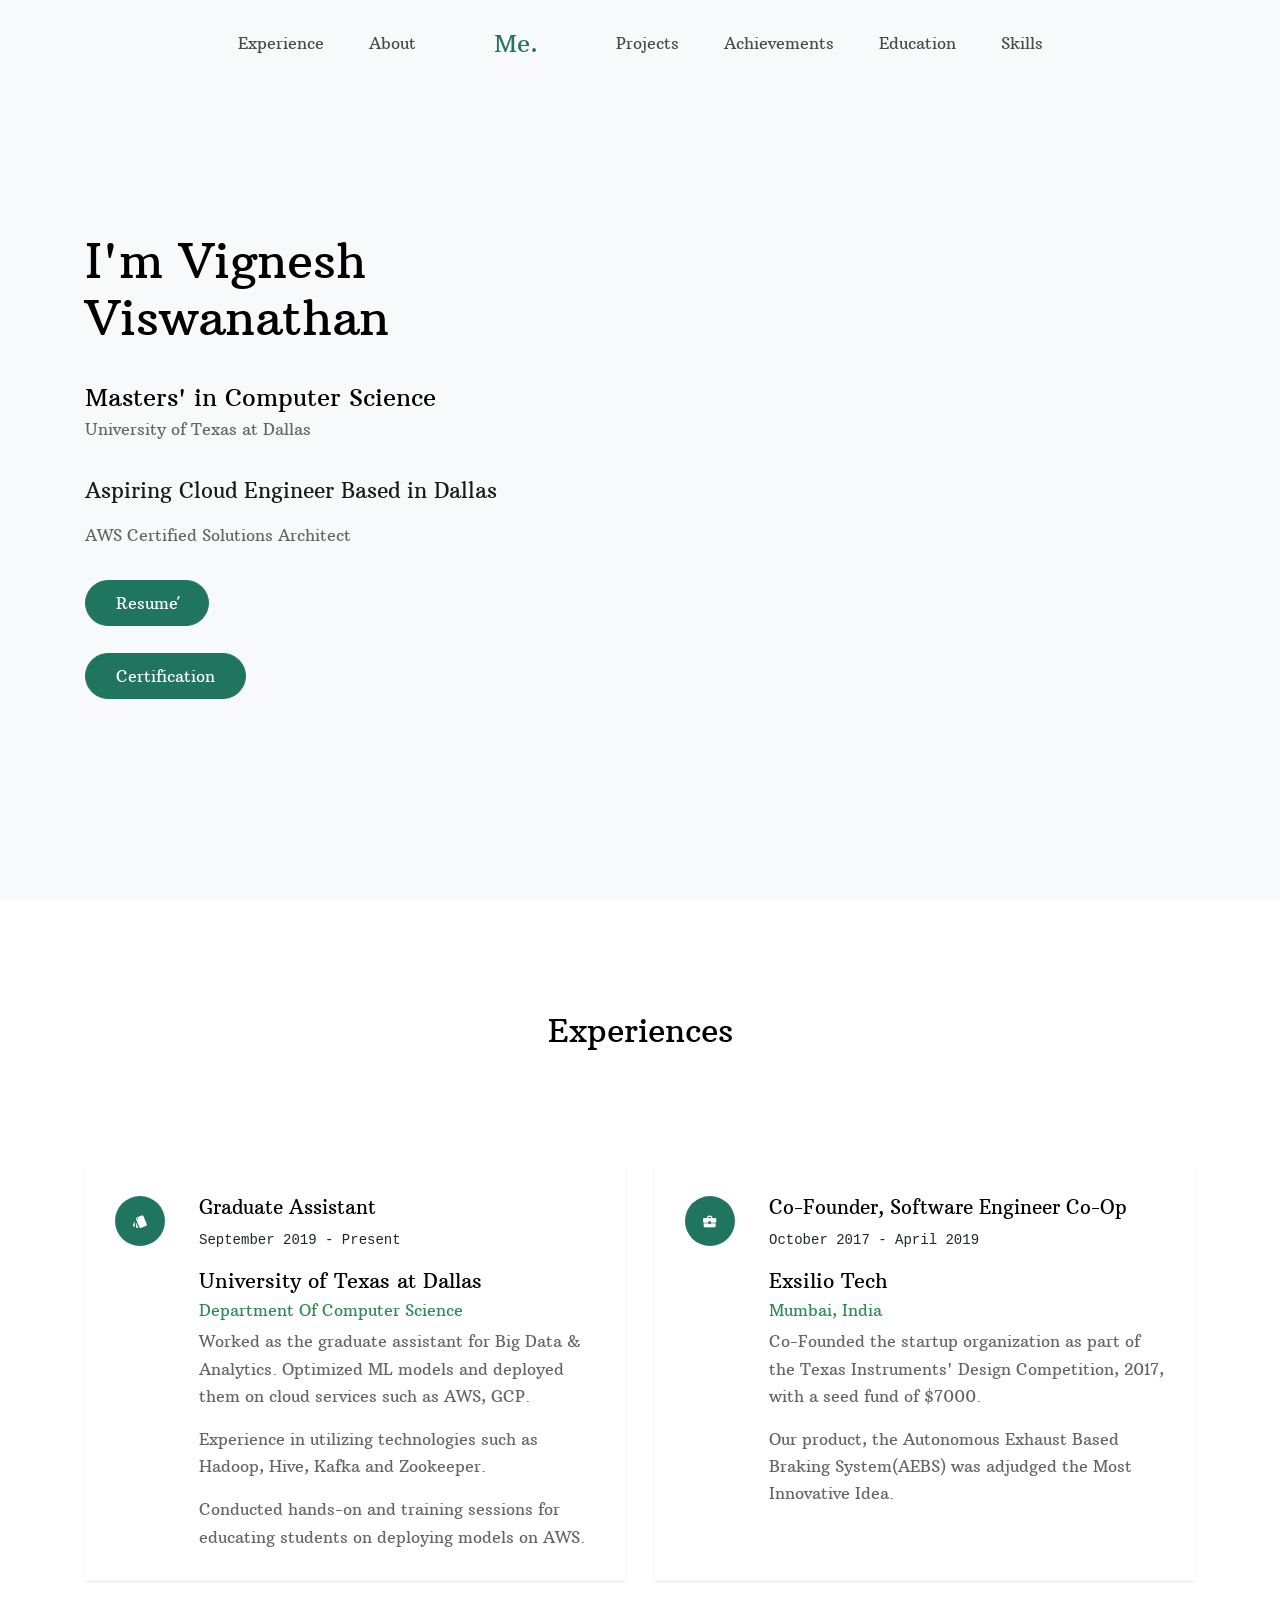
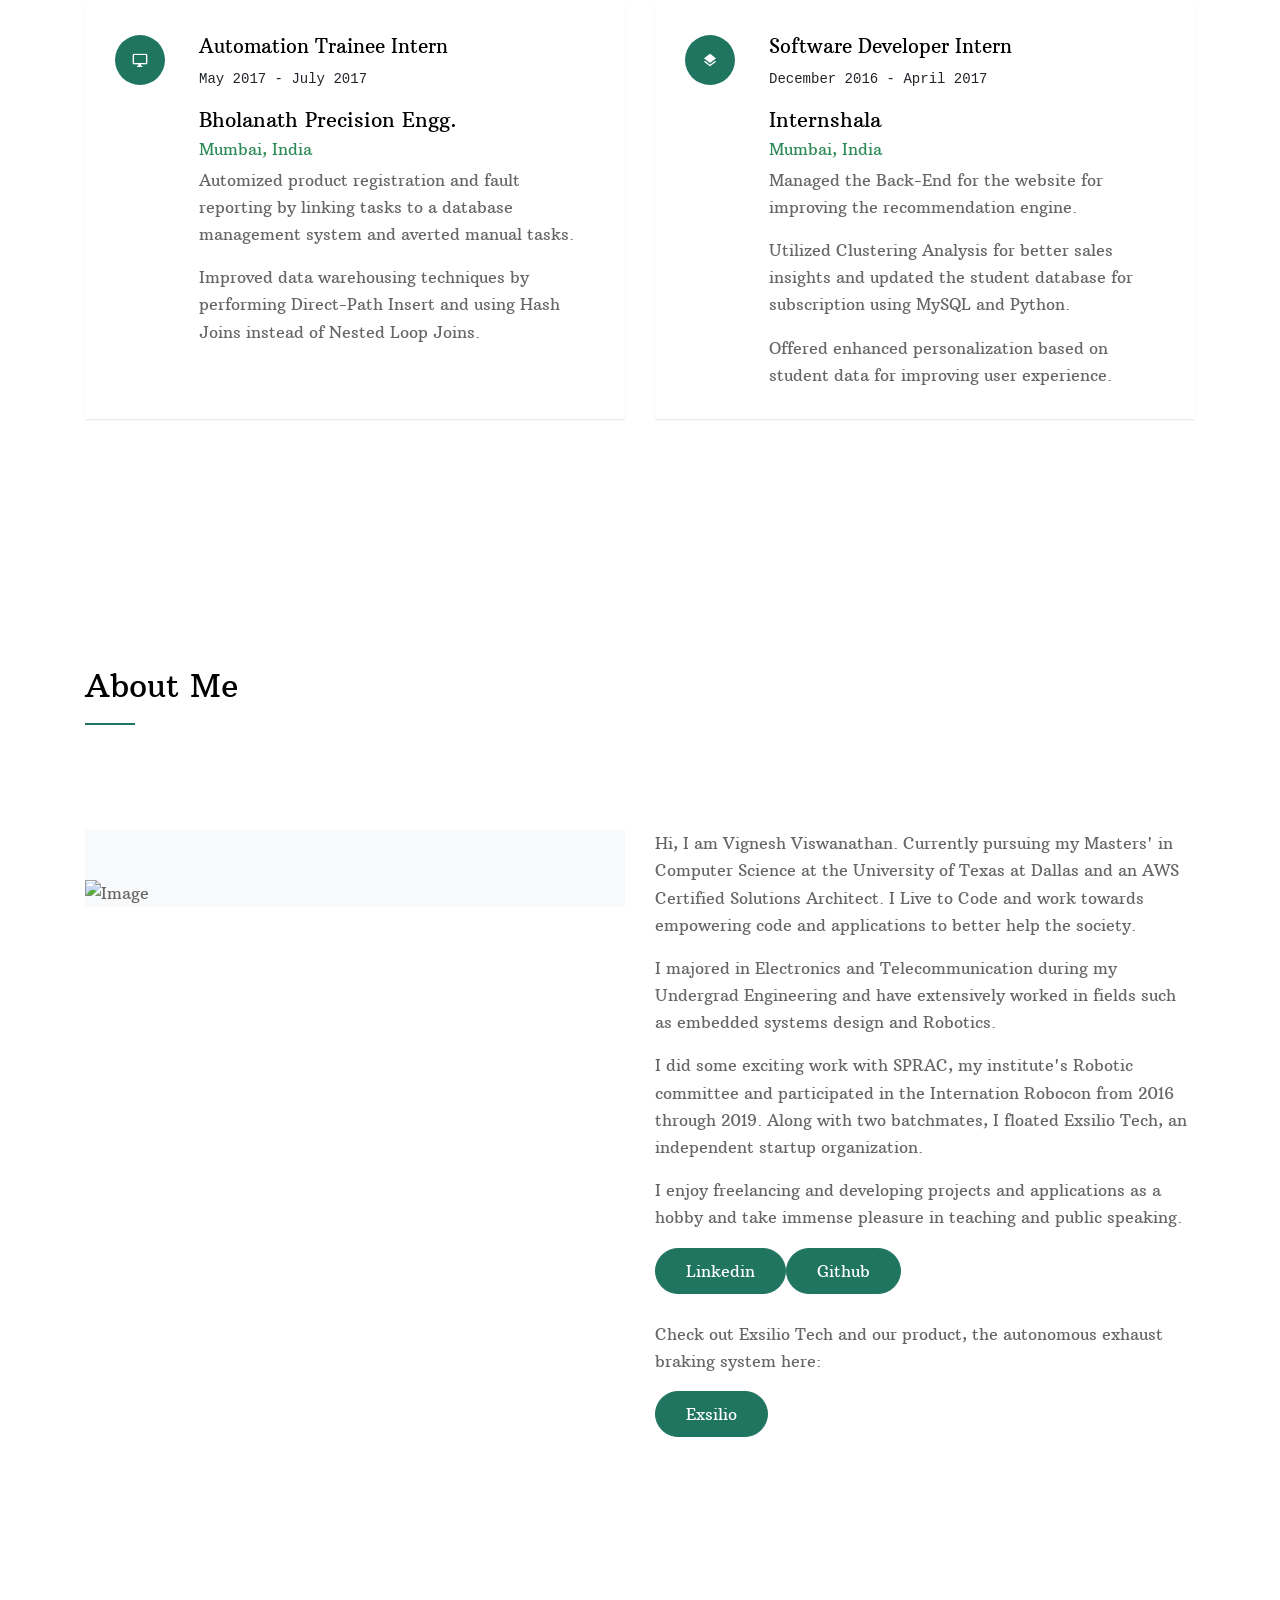
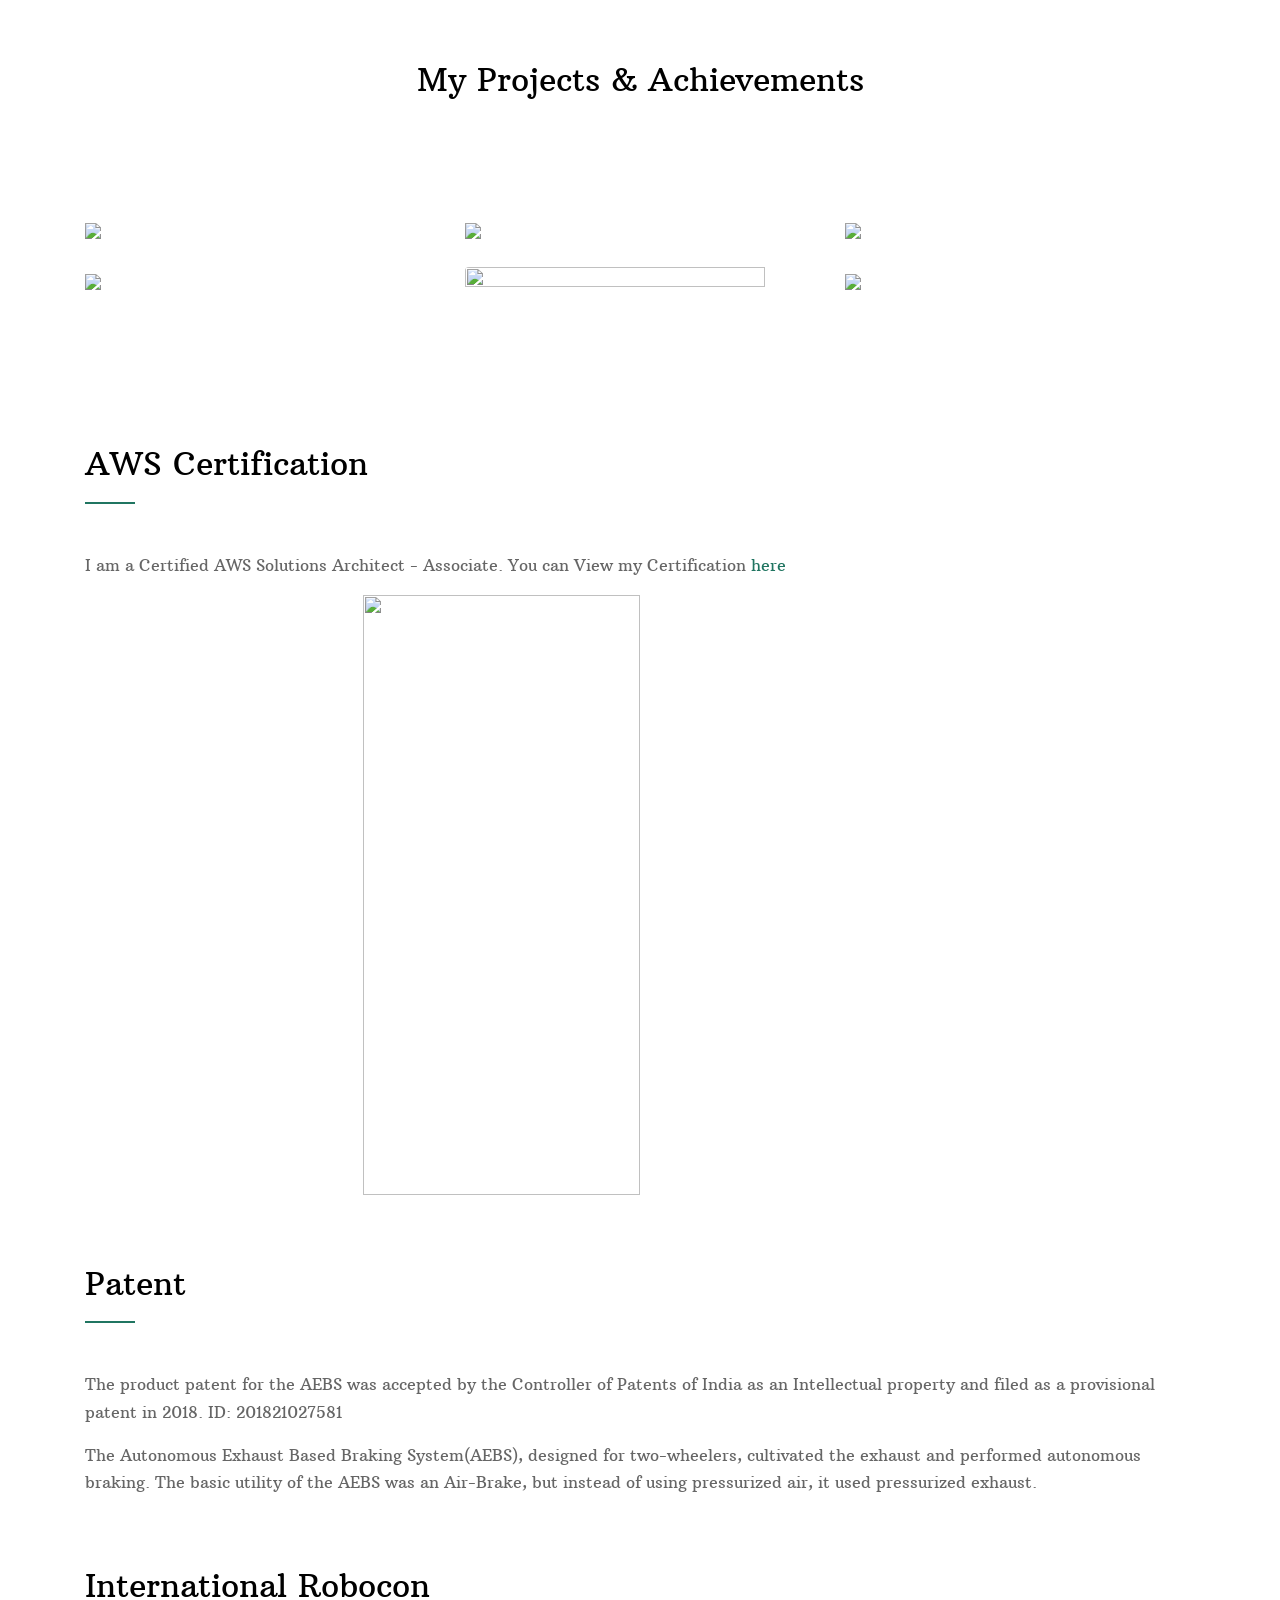
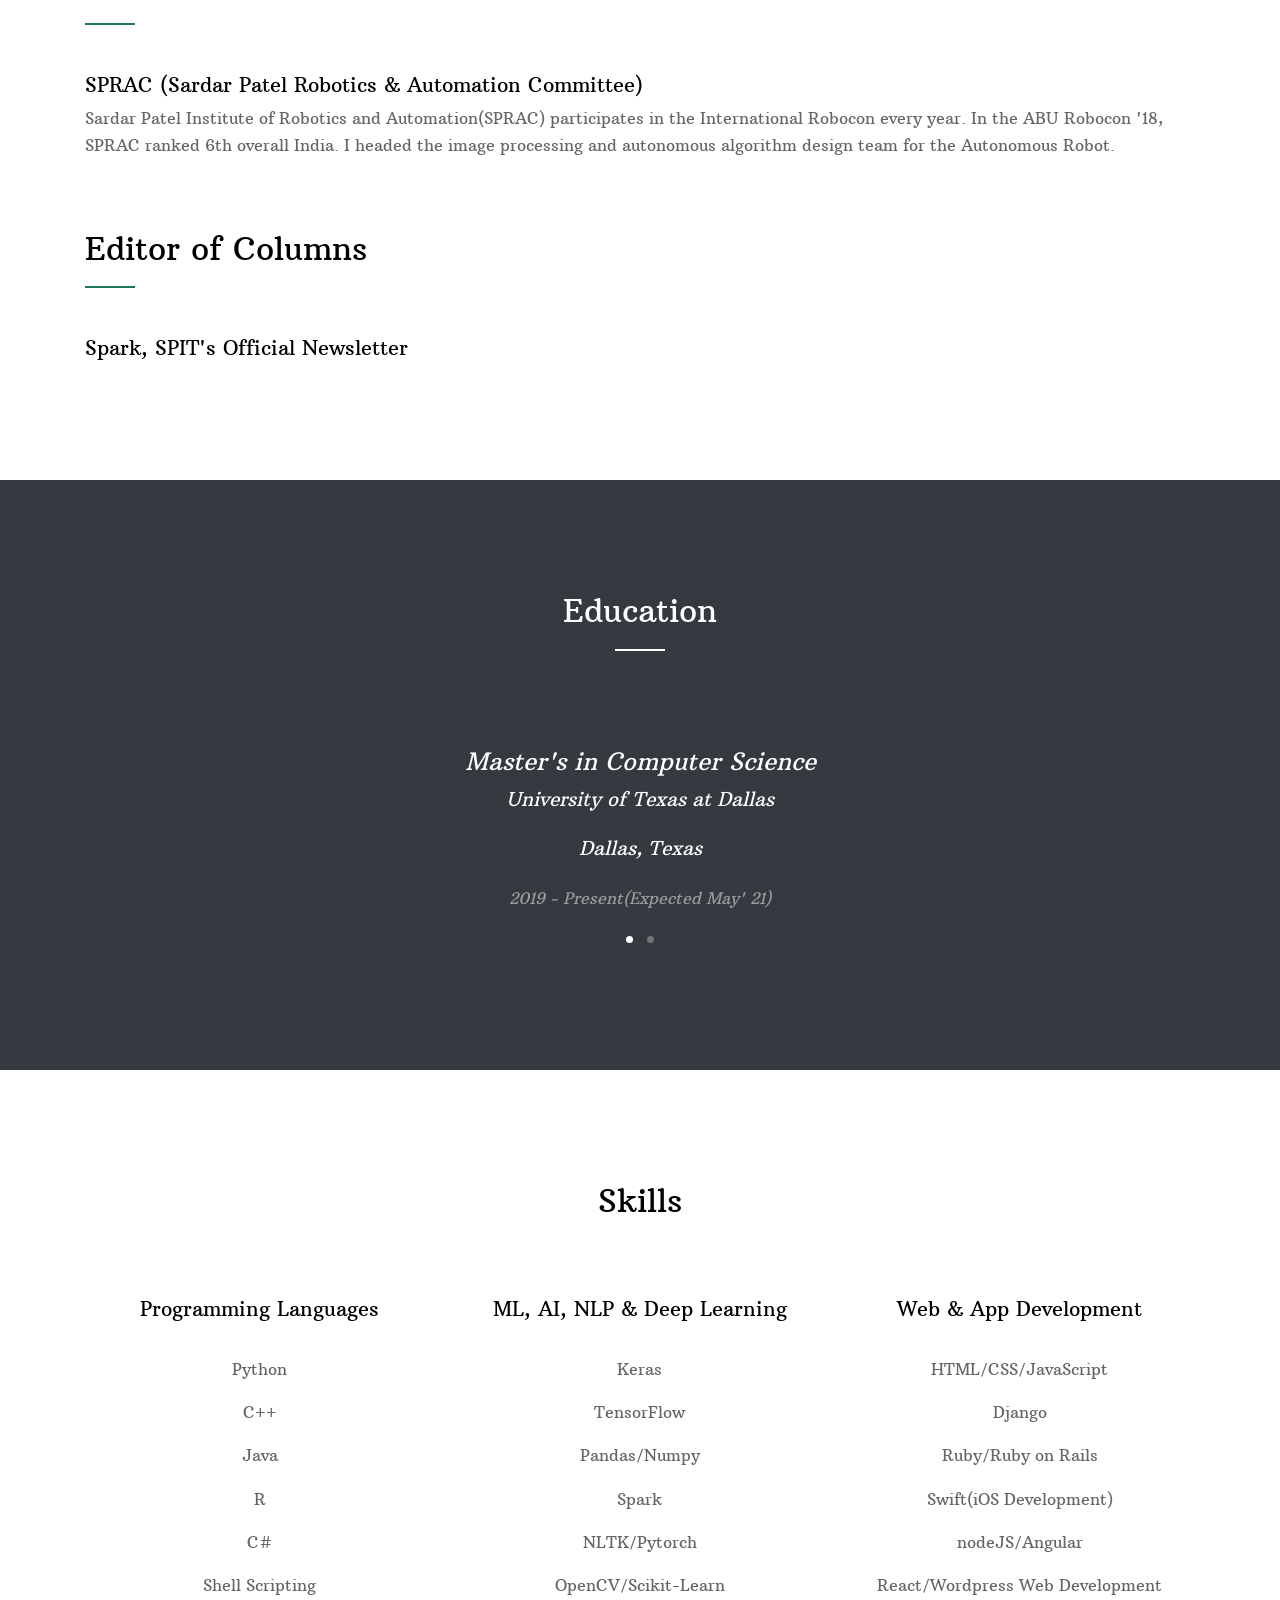
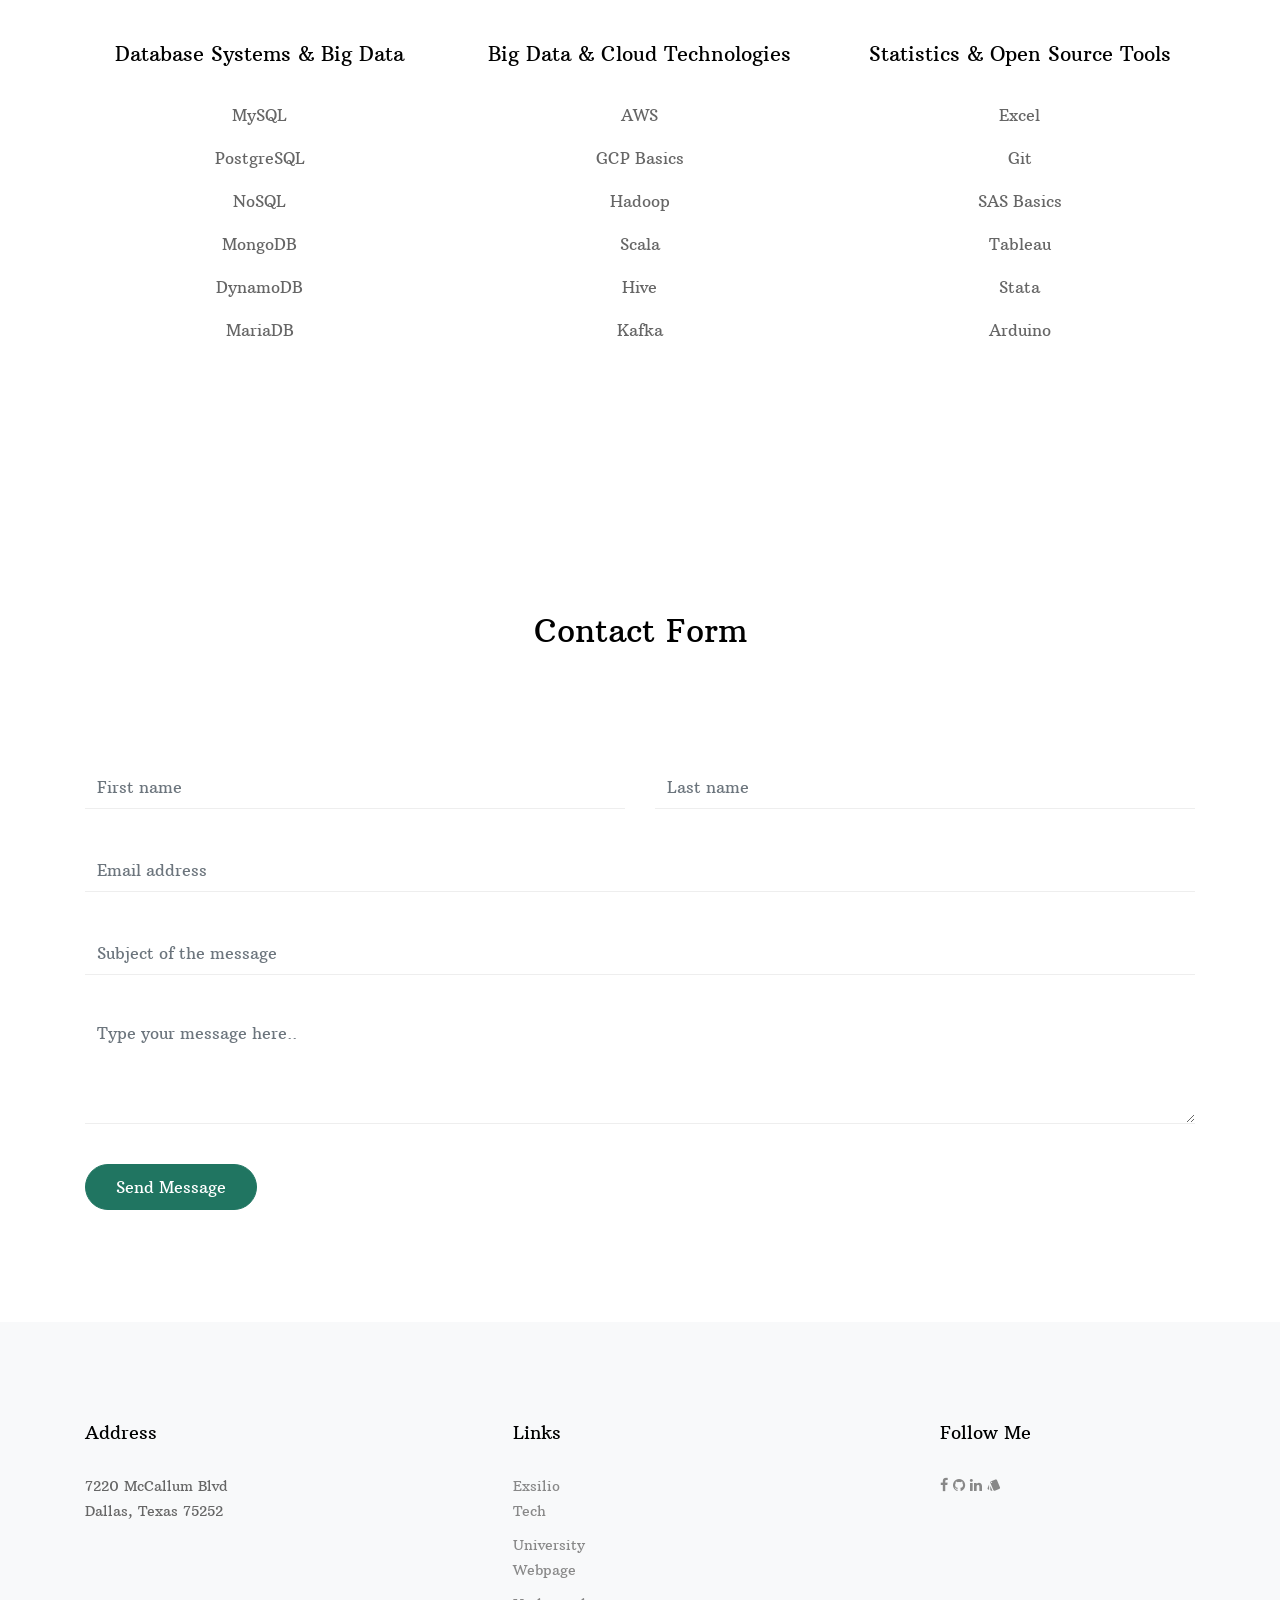
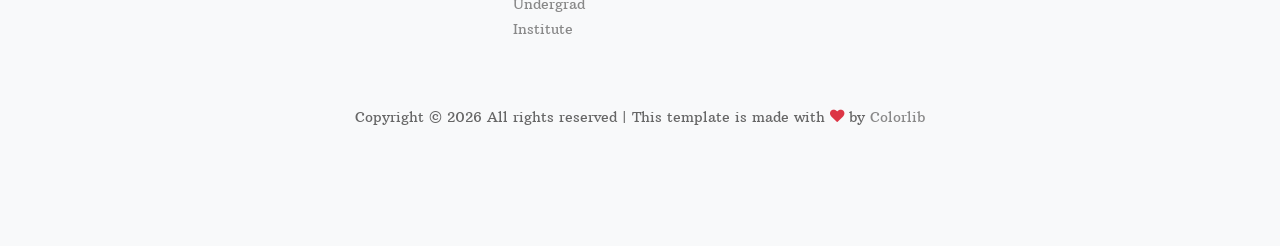
==== commit 68a5f621: "Moved Static Images to s3" ====
--- a/index.html
+++ b/index.html
@@ -6,7 +6,7 @@
       rel="icon"
       type="image/png"
       sizes="32x32"
-      href="images/favicon-32x32.png"
+      href="https://portfoliovignesh.s3.amazonaws.com/images/favicon-32x32.png"
     />
 
     <meta charset="utf-8" />
@@ -151,7 +151,7 @@
         </div>
 
         <img
-          src="images/profile.jpg"
+          src="https://portfoliovignesh.s3.amazonaws.com/images/profile.jpg"
           alt="Image"
           class="img-face"
           data-aos="fade"
@@ -279,7 +279,7 @@
             </div>
             <div class="col-lg-6 order-1 order-lg-2 mb-4 mb-lg-0">
               <div class="bg-light pt-5">
-                <img src="images/jin.jpg" alt="Image" class="img-fluid" />
+                <img src="https://portfoliovignesh.s3.amazonaws.com/images/jin.jpg" alt="Image" class="img-fluid" />
               </div>
               <!-- </div>
             <div class="col-lg-4 order-2 order-lg-1">
@@ -328,7 +328,7 @@
                 speaking.
               </p>
               <a
-                href="https://www.linkedin.com/in/vignesh-viswanathan-554682190/"
+                href="https://www.linkedin.com/in/vigviswa/"
                 class="btn smoothscroll btn-primary"
                 target="_blank"
                 >Linkedin</a
@@ -372,16 +372,16 @@
             >
               <a href="https://github.com/vigviswa/Named-Entity-Recognition-Using-Decision-Trees" class="item-wrap fancybox" target="_blank">
                 <span>NLP: Named Entity Recognition</span>
-                <img class="img-fluid" src="images/post_4.jpg" />
+                <img class="img-fluid" src="https://portfoliovignesh.s3.amazonaws.com/images/post_4.jpg" />
               </a>
             </div>
 
             <div
               class="item design col-6 col-sm-6 col-md-6 col-lg-4 col-xl-4 mb-4"
             >
-              <a href="images/post_5.jpg" class="item-wrap fancybox" target="_blank">
-                <span>Dynamic ROI adjusting in live video</span>
-                <img class="img-fluid" src="images/post_5.jpg" />
+              <a href="https://github.com/vigviswa/FlaskBlog" class="item-wrap fancybox" target="_blank">
+                <span>Cloud Deployed Flask Blog Application</span>
+                <img class="img-fluid" src="https://portfoliovignesh.s3.amazonaws.com/images/post_5.jpg" />
               </a>
             </div>
 
@@ -390,7 +390,7 @@
             >
               <a href="https://youtu.be/gCxSMMs6OAI" class="item-wrap" target="_blank">
                 <span>Autonomous Exhaust Based Braking System</span>
-                <img class="img-fluid" src="images/post_6.jpg" />
+                <img class="img-fluid" src="https://portfoliovignesh.s3.amazonaws.com/images/post_6.jpg" />
               </a>
             </div>
 
@@ -402,7 +402,7 @@
                 class="item-wrap" target="_blank"
               >
                 <span>ETL Pipeline using Python and Airflow</span>
-                <img class="img-fluid" src="images/post_2.jpg" />
+                <img class="img-fluid" src="https://portfoliovignesh.s3.amazonaws.com/images/post_2.jpg" />
               </a>
             </div>
             
@@ -414,7 +414,7 @@
                 class="item-wrap" target="_blank"
               >
                 <span>Fake Review Detector on Amazon</span>
-                <img class="img-fluid" src="images/post_2.jpg" />
+                <img class="img-fluid" src="https://portfoliovignesh.s3.amazonaws.com/images/0.png" width="300" height="100"/>
               </a>
             </div>
             <div
@@ -422,7 +422,7 @@
             >
               <a href="https://github.com/vigviswa/Live-Twitter-Sentiment-Analysis" class="item-wrap" target="_blank">
                 <span>Live Twitter Sentiment Analysis</span>
-                <img class="img-fluid" src="images/post_3.jpg" />
+                <img class="img-fluid" src="https://portfoliovignesh.s3.amazonaws.com/images/post_3.jpg" />
               </a>
             </div>
           </div>
@@ -435,13 +435,13 @@
             I am a Certified AWS Solutions Architect - Associate. You can View
             my Certification
             <a
-              href="https://github.com/vigviswa/resume/blob/master/AWS%20Certified%20Solutions%20Architect%20-%20Associate%20certificate.pdf"
+              href="https://portfoliovignesh.s3.amazonaws.com/AWS+Certified+Solutions+Architect+-+Associate+certificate.pdf"
               target="_blank" >here</a
             >
           </p>
           <p>
             <img
-              src="images/certification.png"
+              src="https://portfoliovignesh.s3.amazonaws.com/images/certification.png"
               alt=""
               style="
                 display: block;
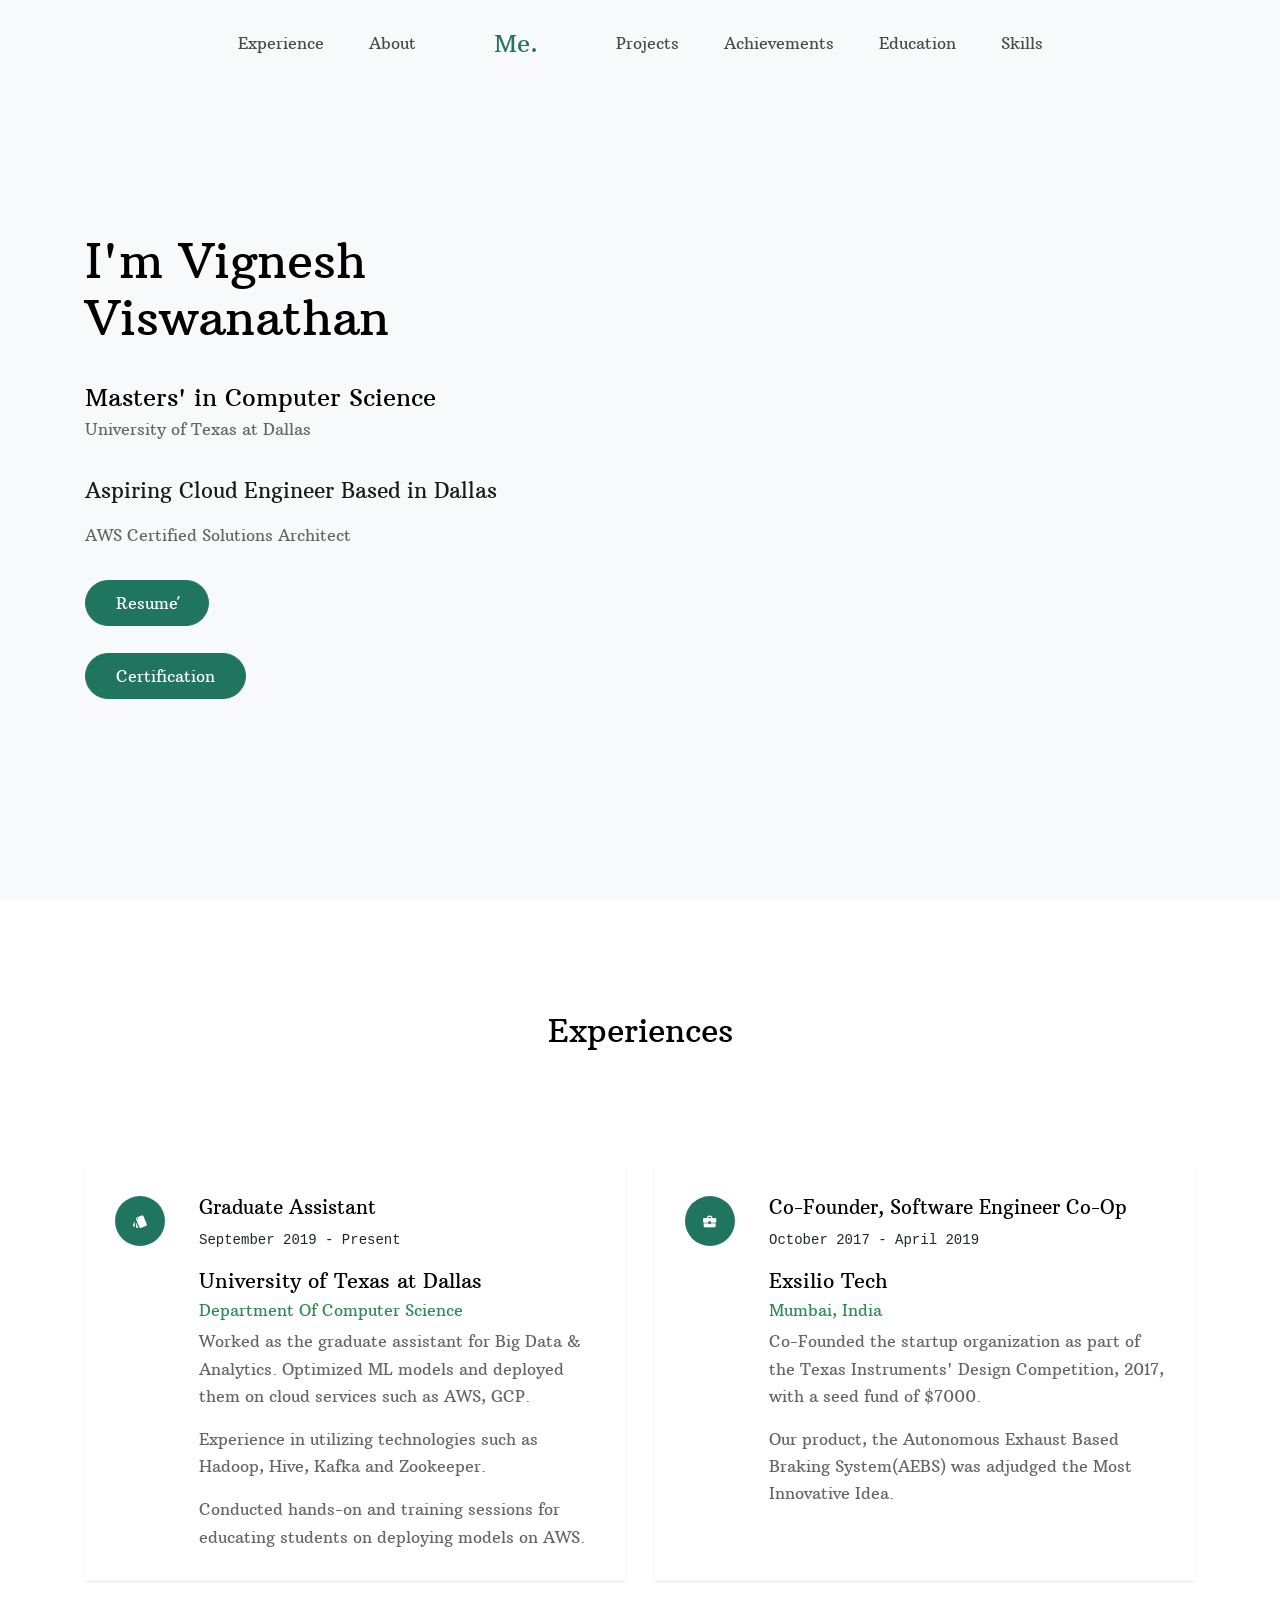
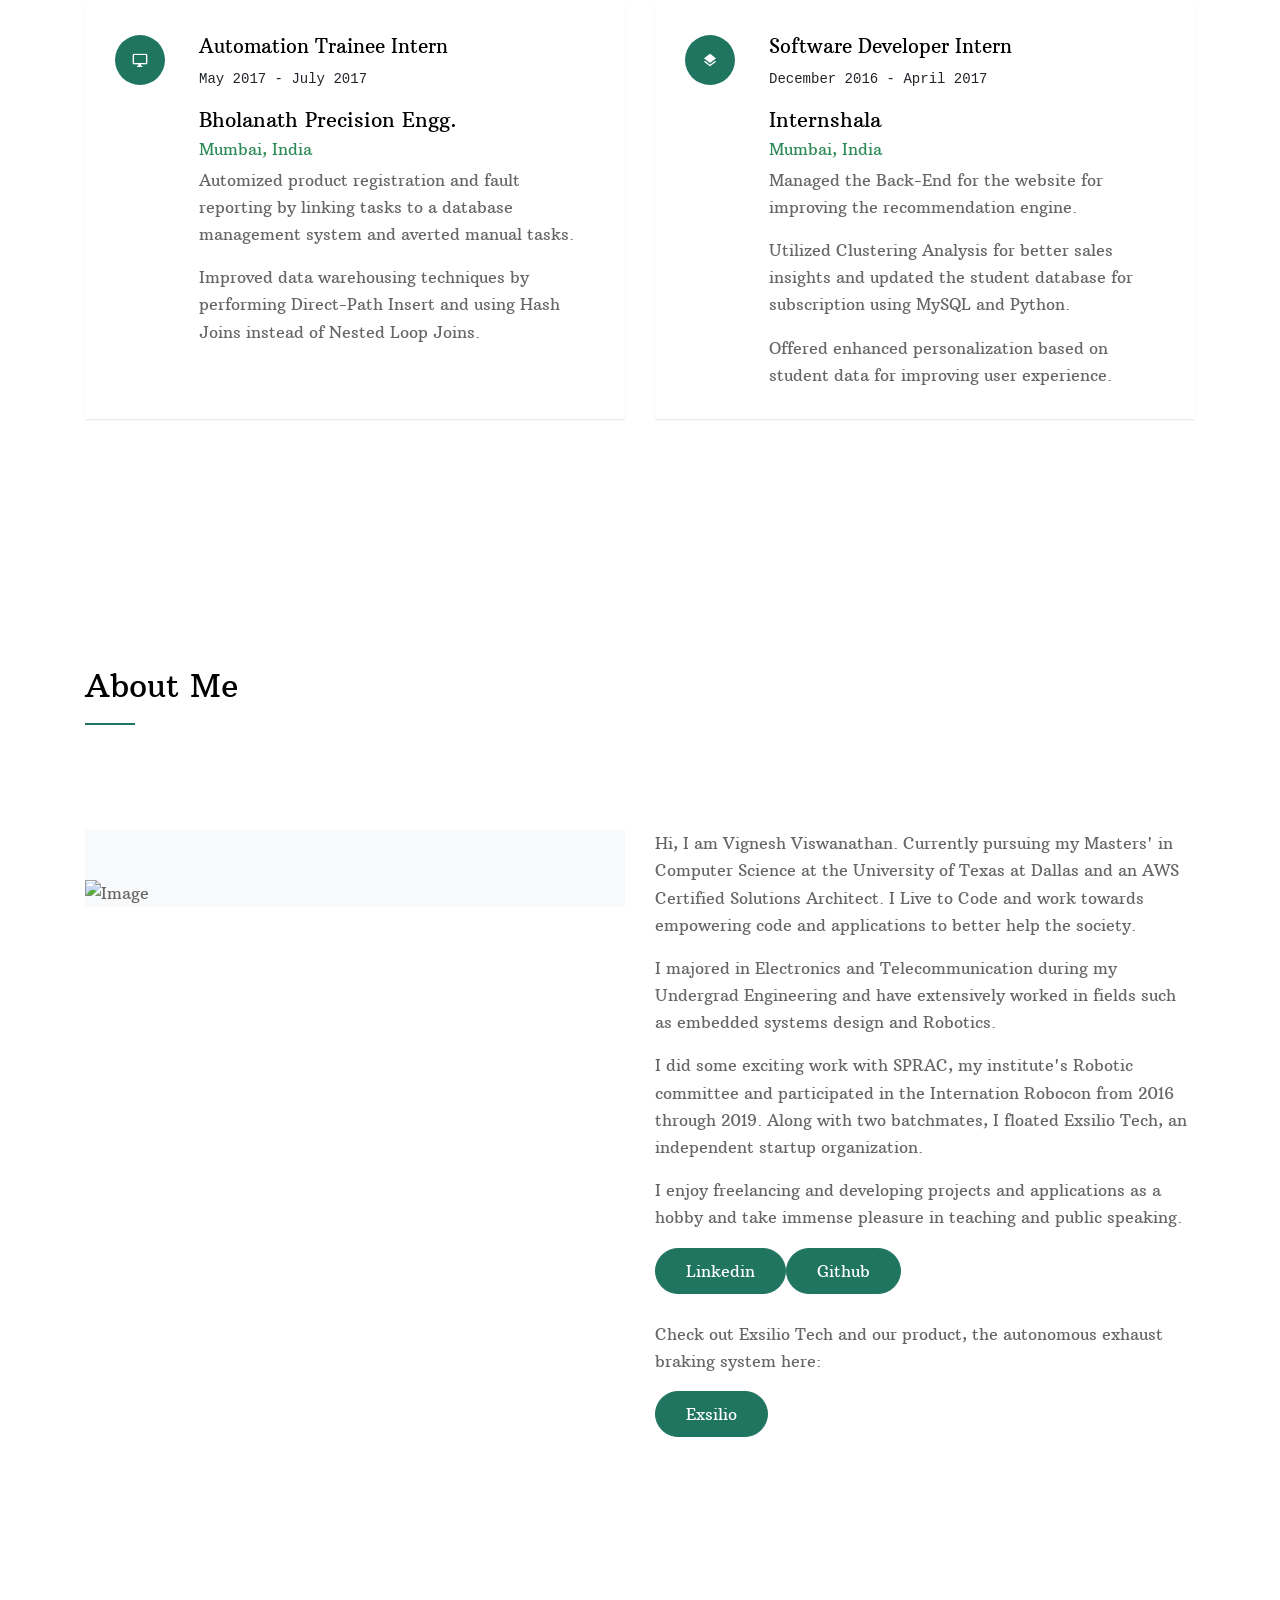
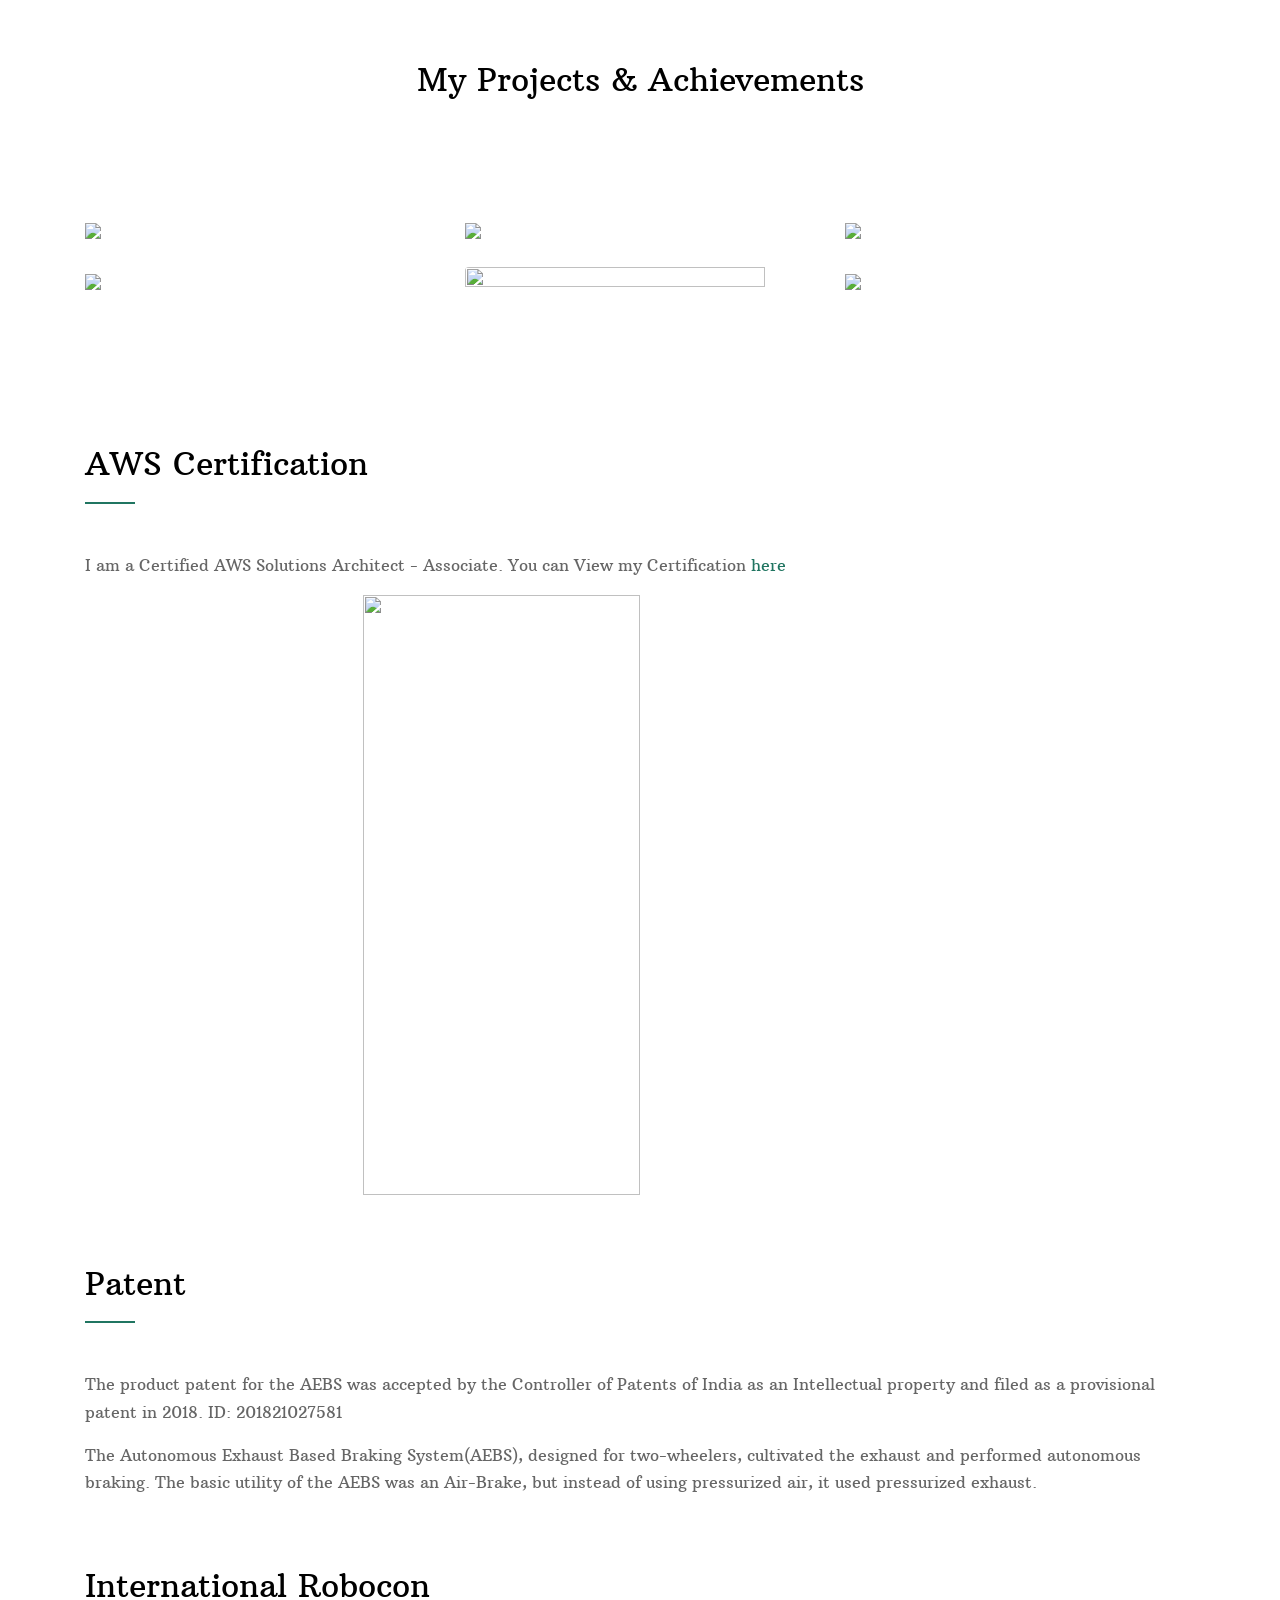
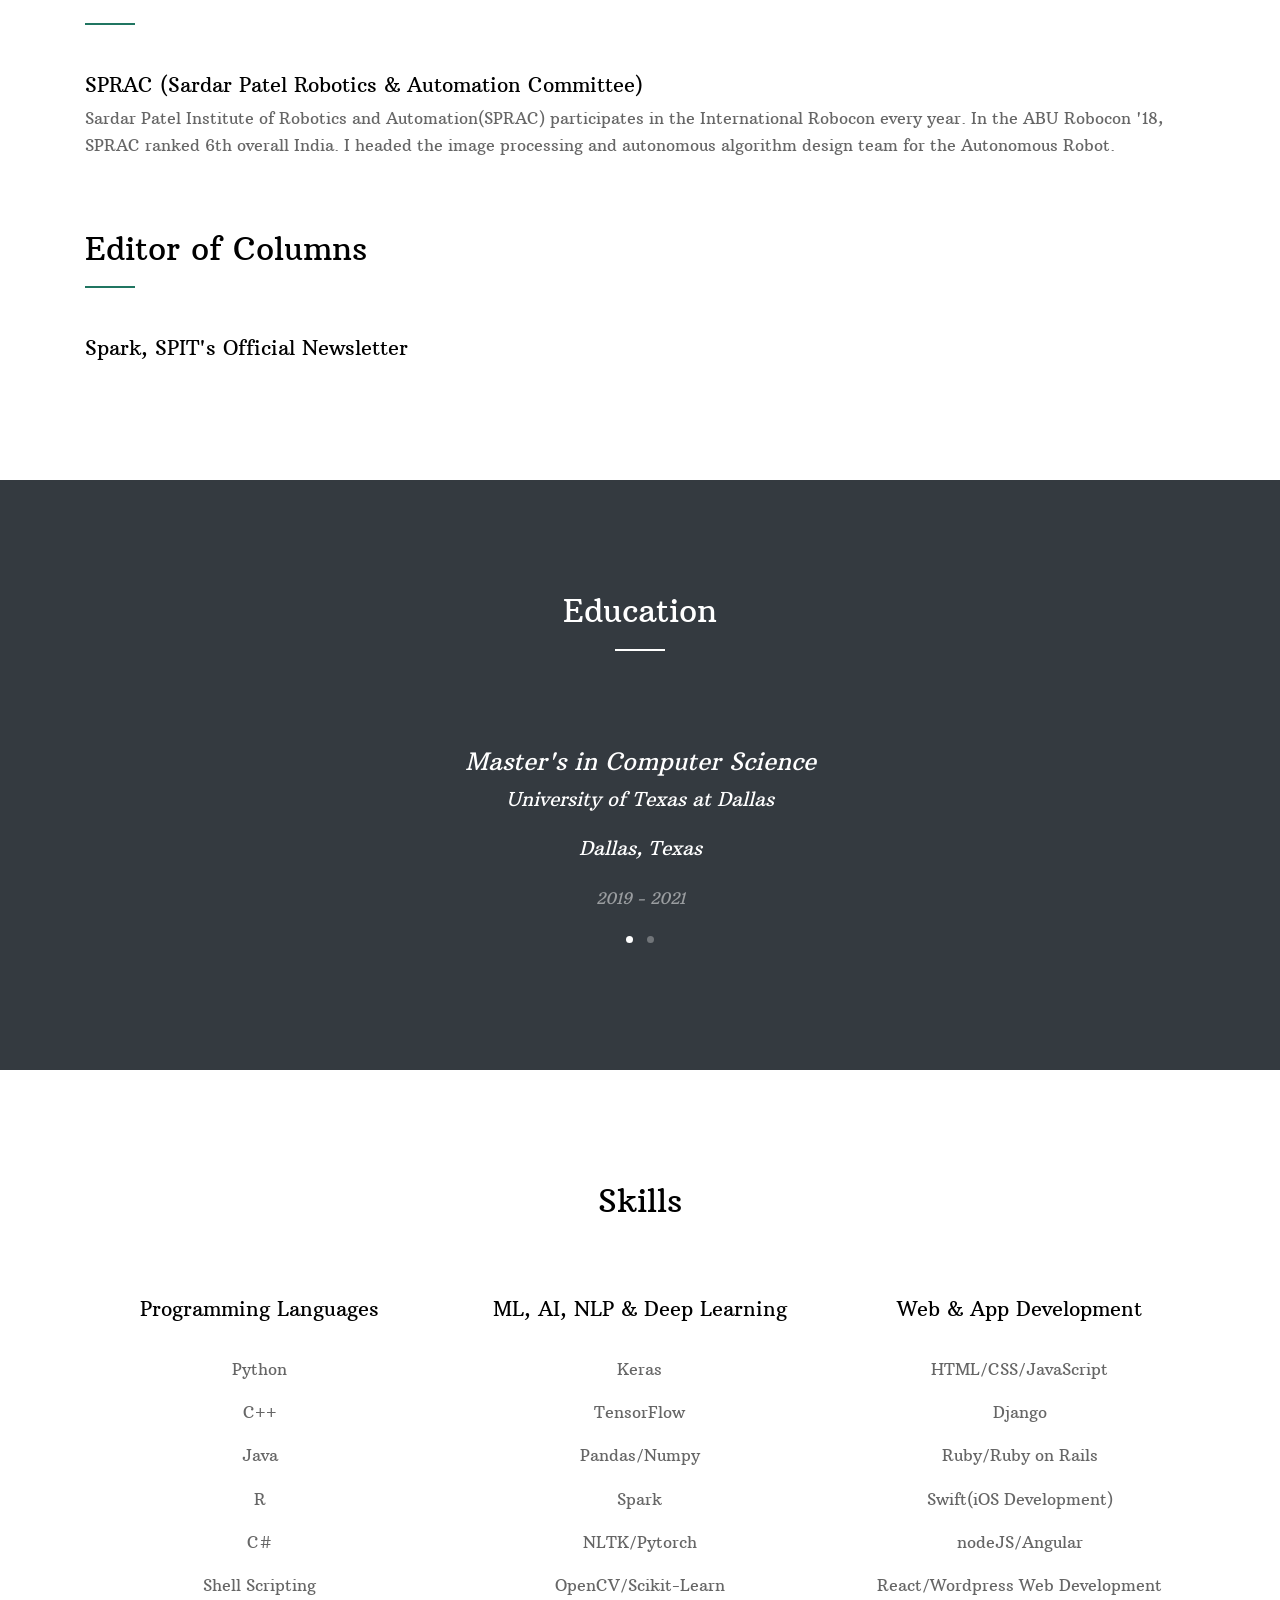
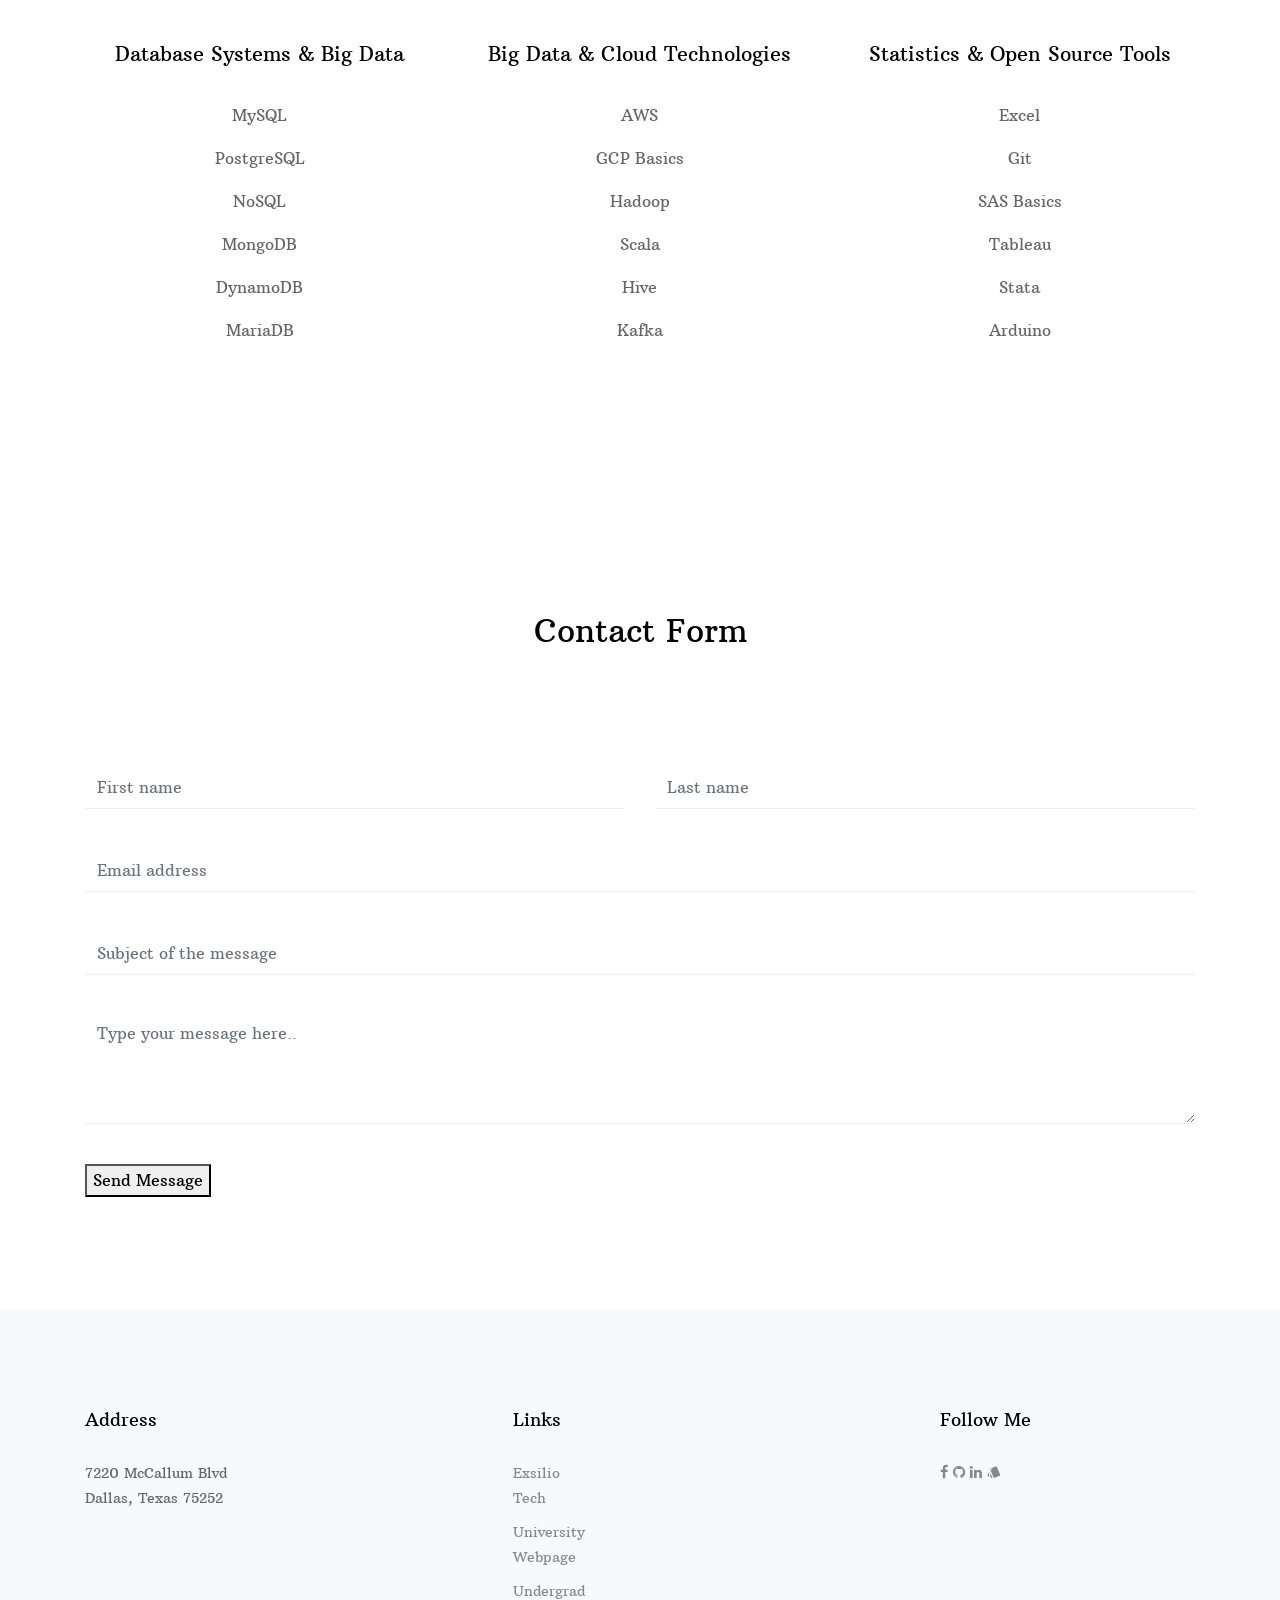
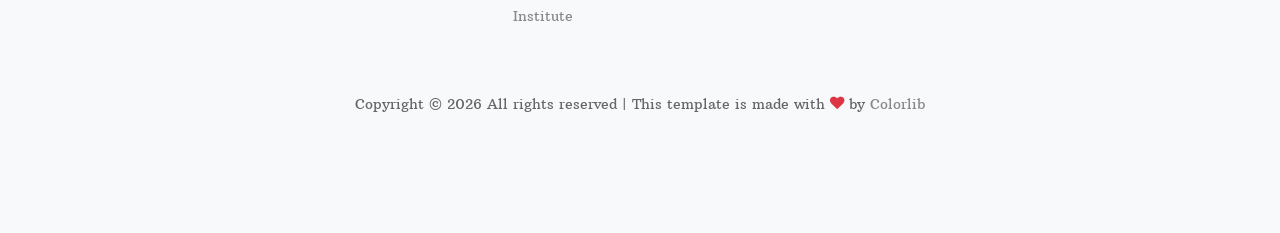
==== commit fdcf2d6e: "Removed Subject of Email" ====
--- a/index.html
+++ b/index.html
@@ -504,7 +504,7 @@
                   University of Texas at Dallas
                 </p>
                 <p>Dallas, Texas</p>
-                <p><cite>2019 - Present(Expected May' 21)</cite></p>
+                <p><cite>2019 - 2021</cite></p>
               </blockquote>
             </div>
             <div class="slide">
@@ -622,13 +622,14 @@
               <h2 class="section-title text-center mb-5">Contact Form</h2>
             </div>
           </div>
-          <form action="#" class="form">
+          <form id="contact-form" action="" class="form">
             <div class="row mb-4">
               <div class="form-group col-6">
                 <input
                   type="text"
                   class="form-control"
                   placeholder="First name"
+                  id = "Firstname"
                 />
               </div>
               <div class="form-group col-6">
@@ -636,6 +637,7 @@
                   type="text"
                   class="form-control"
                   placeholder="Last name"
+                  id="Lastname"
                 />
               </div>
             </div>
@@ -646,6 +648,7 @@
                   type="email"
                   class="form-control"
                   placeholder="Email address"
+                  email="Email"
                 />
               </div>
             </div>
@@ -656,6 +659,7 @@
                   type="text"
                   class="form-control"
                   placeholder="Subject of the message"
+                  id="Message"
                 />
               </div>
             </div>
@@ -675,11 +679,7 @@
 
             <div class="row">
               <div class="col-md-6">
-                <input
-                  type="submit"
-                  class="btn btn-primary"
-                  value="Send Message"
-                />
+                <a href="mailto:vig.viswa@gmail.com" target="_blank"><button type="btn btn-primary">Send Message</button></a>
               </div>
             </div>
           </form>
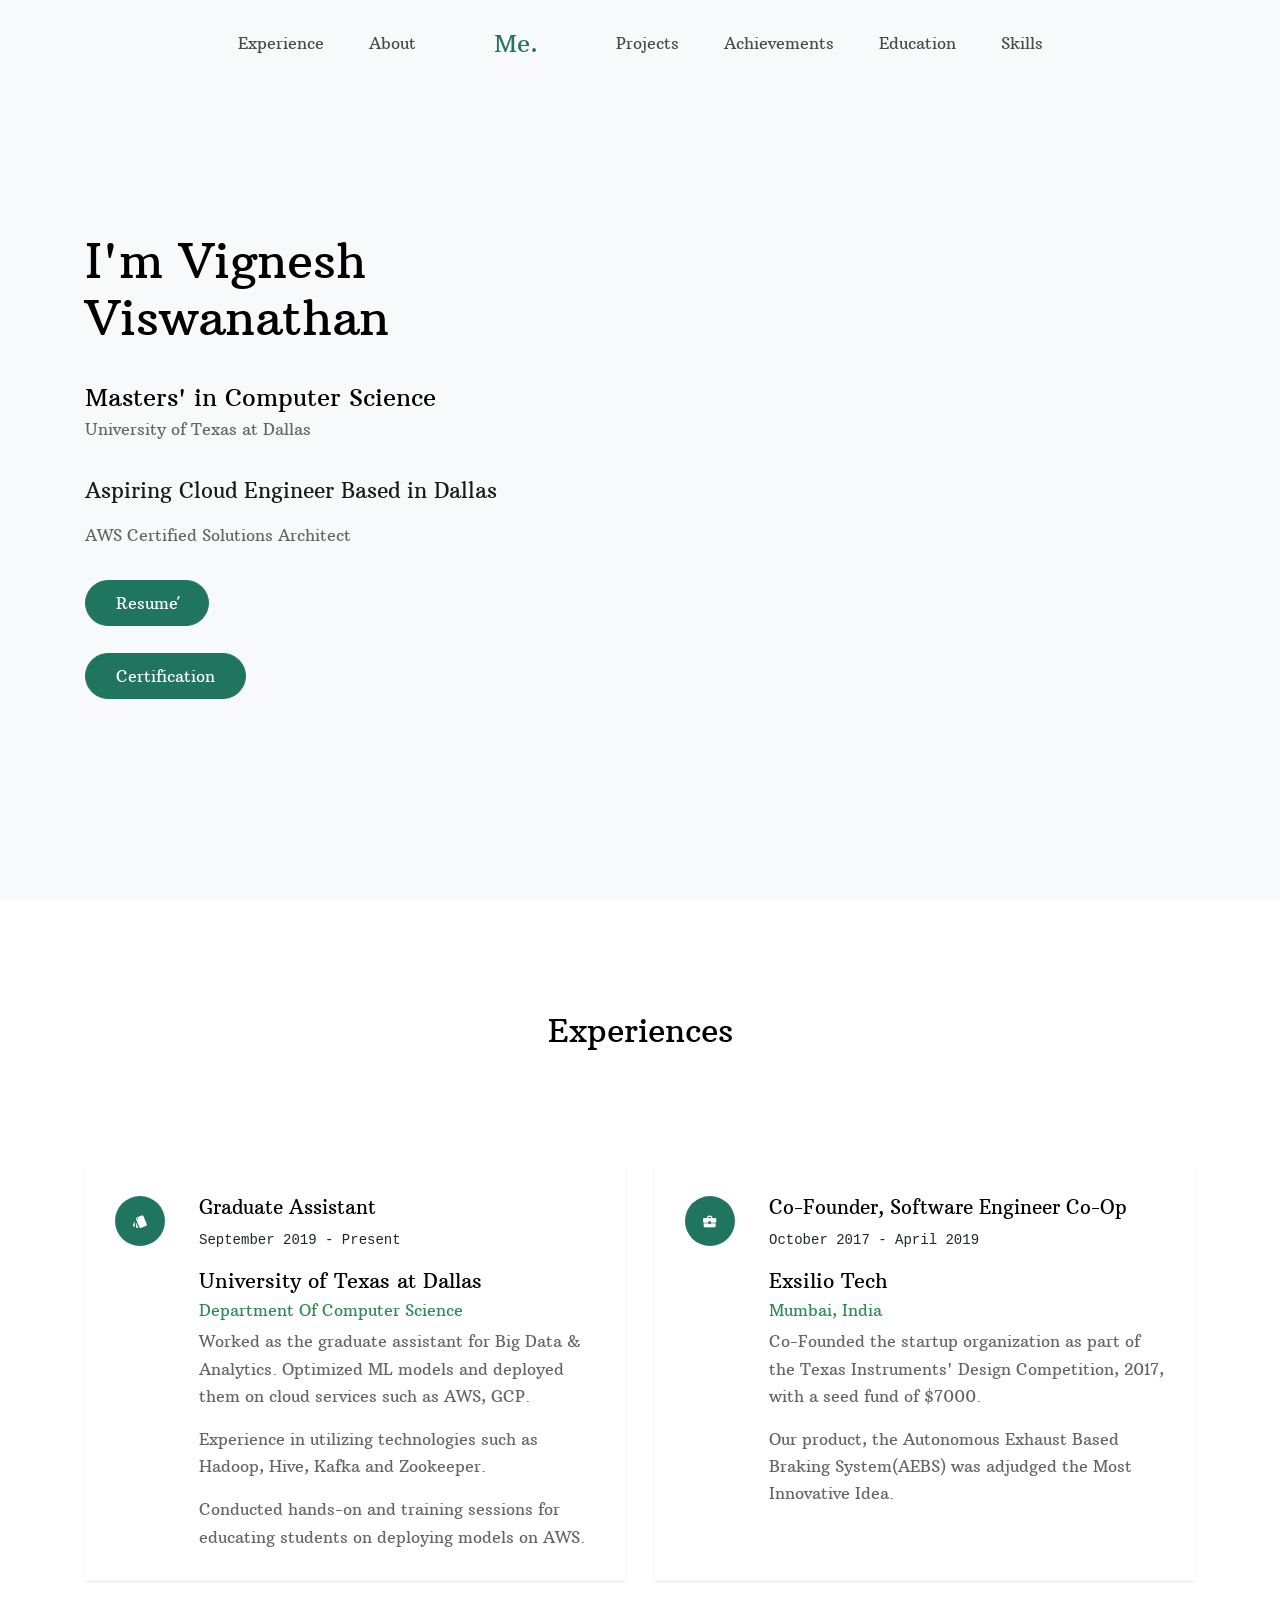
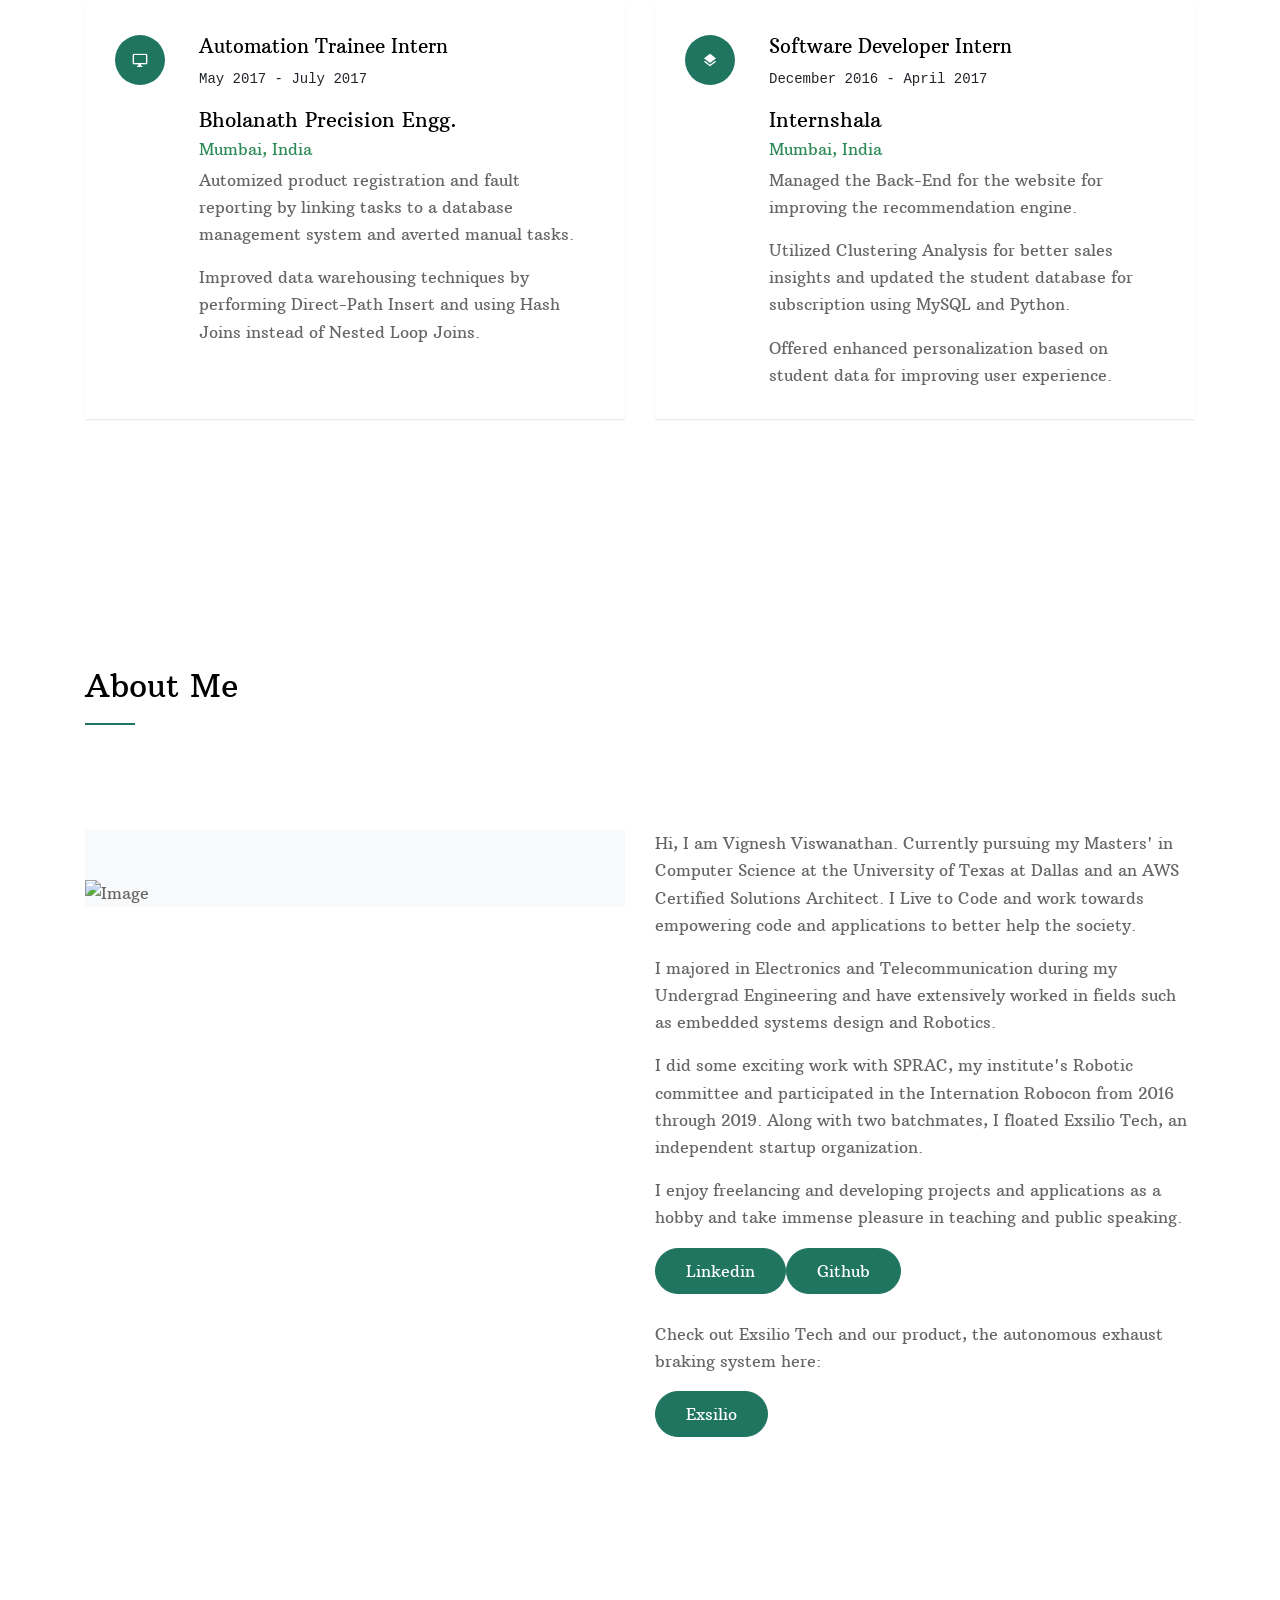
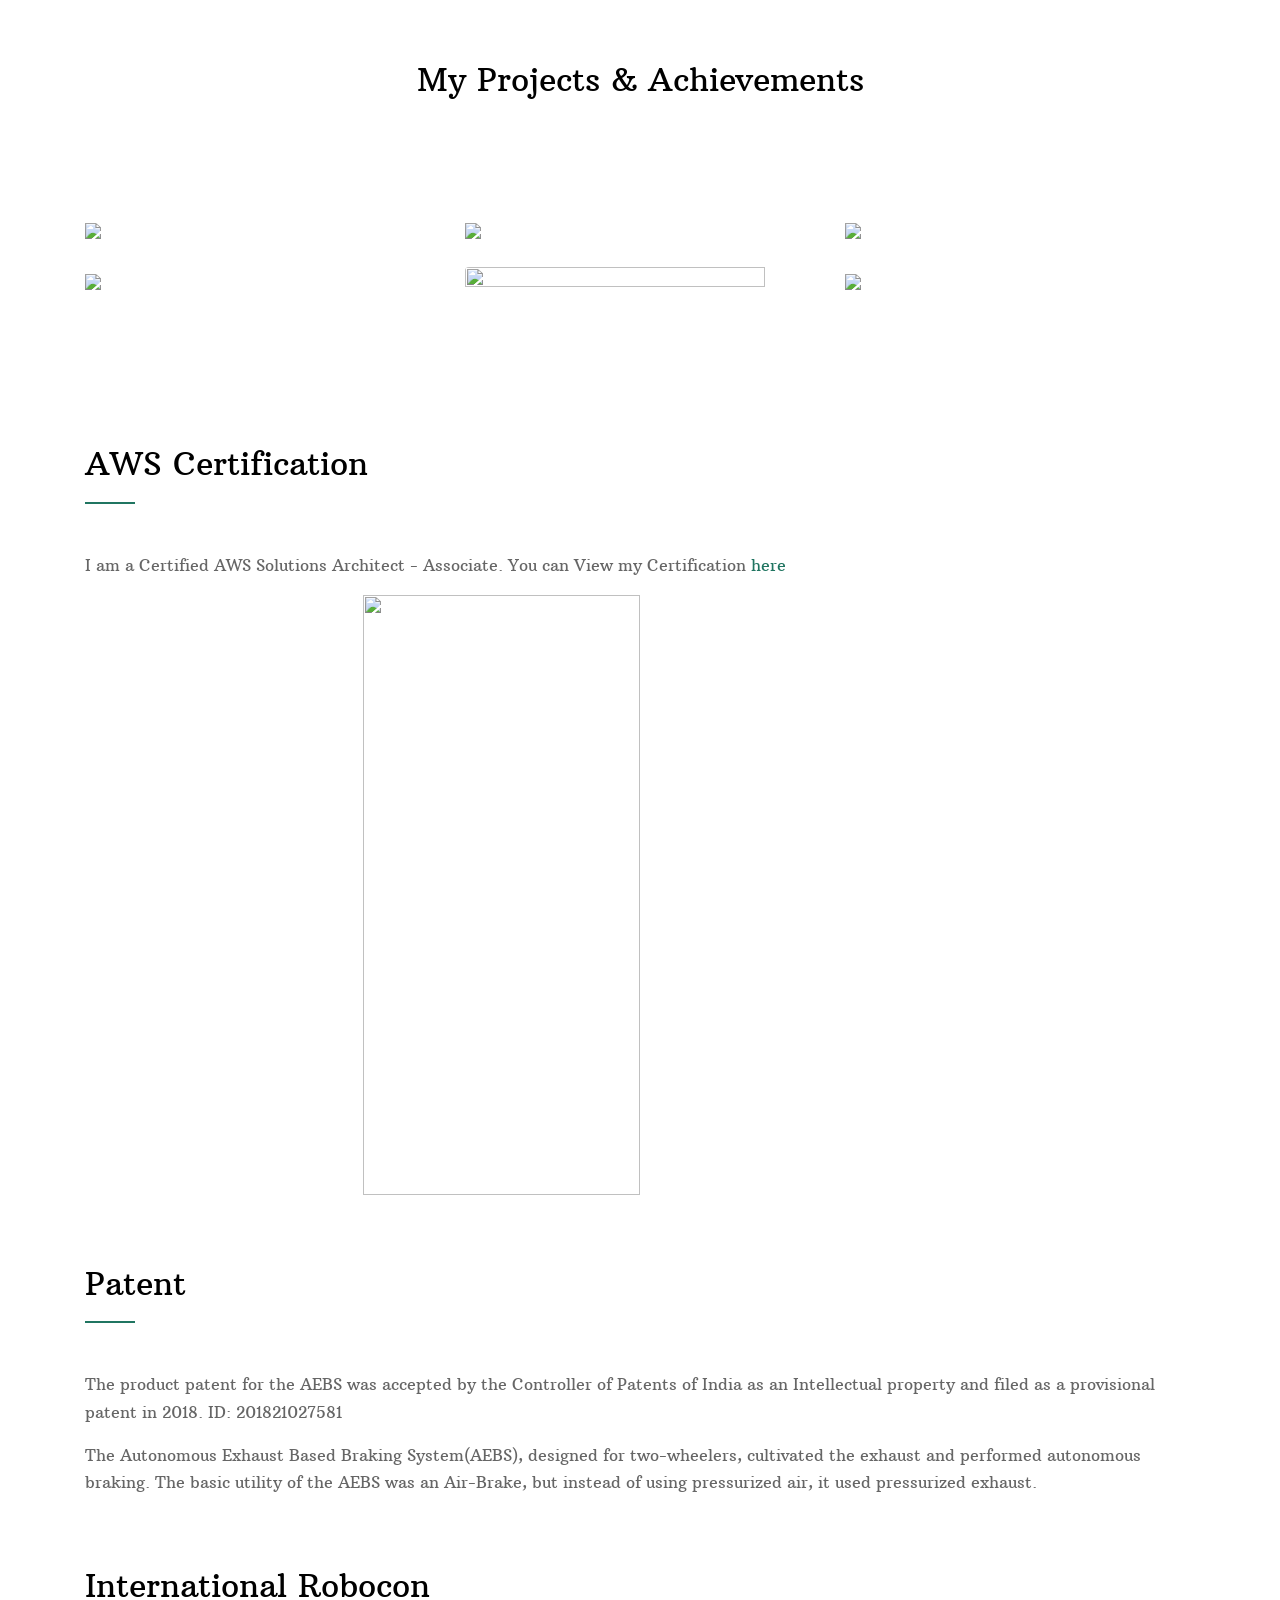
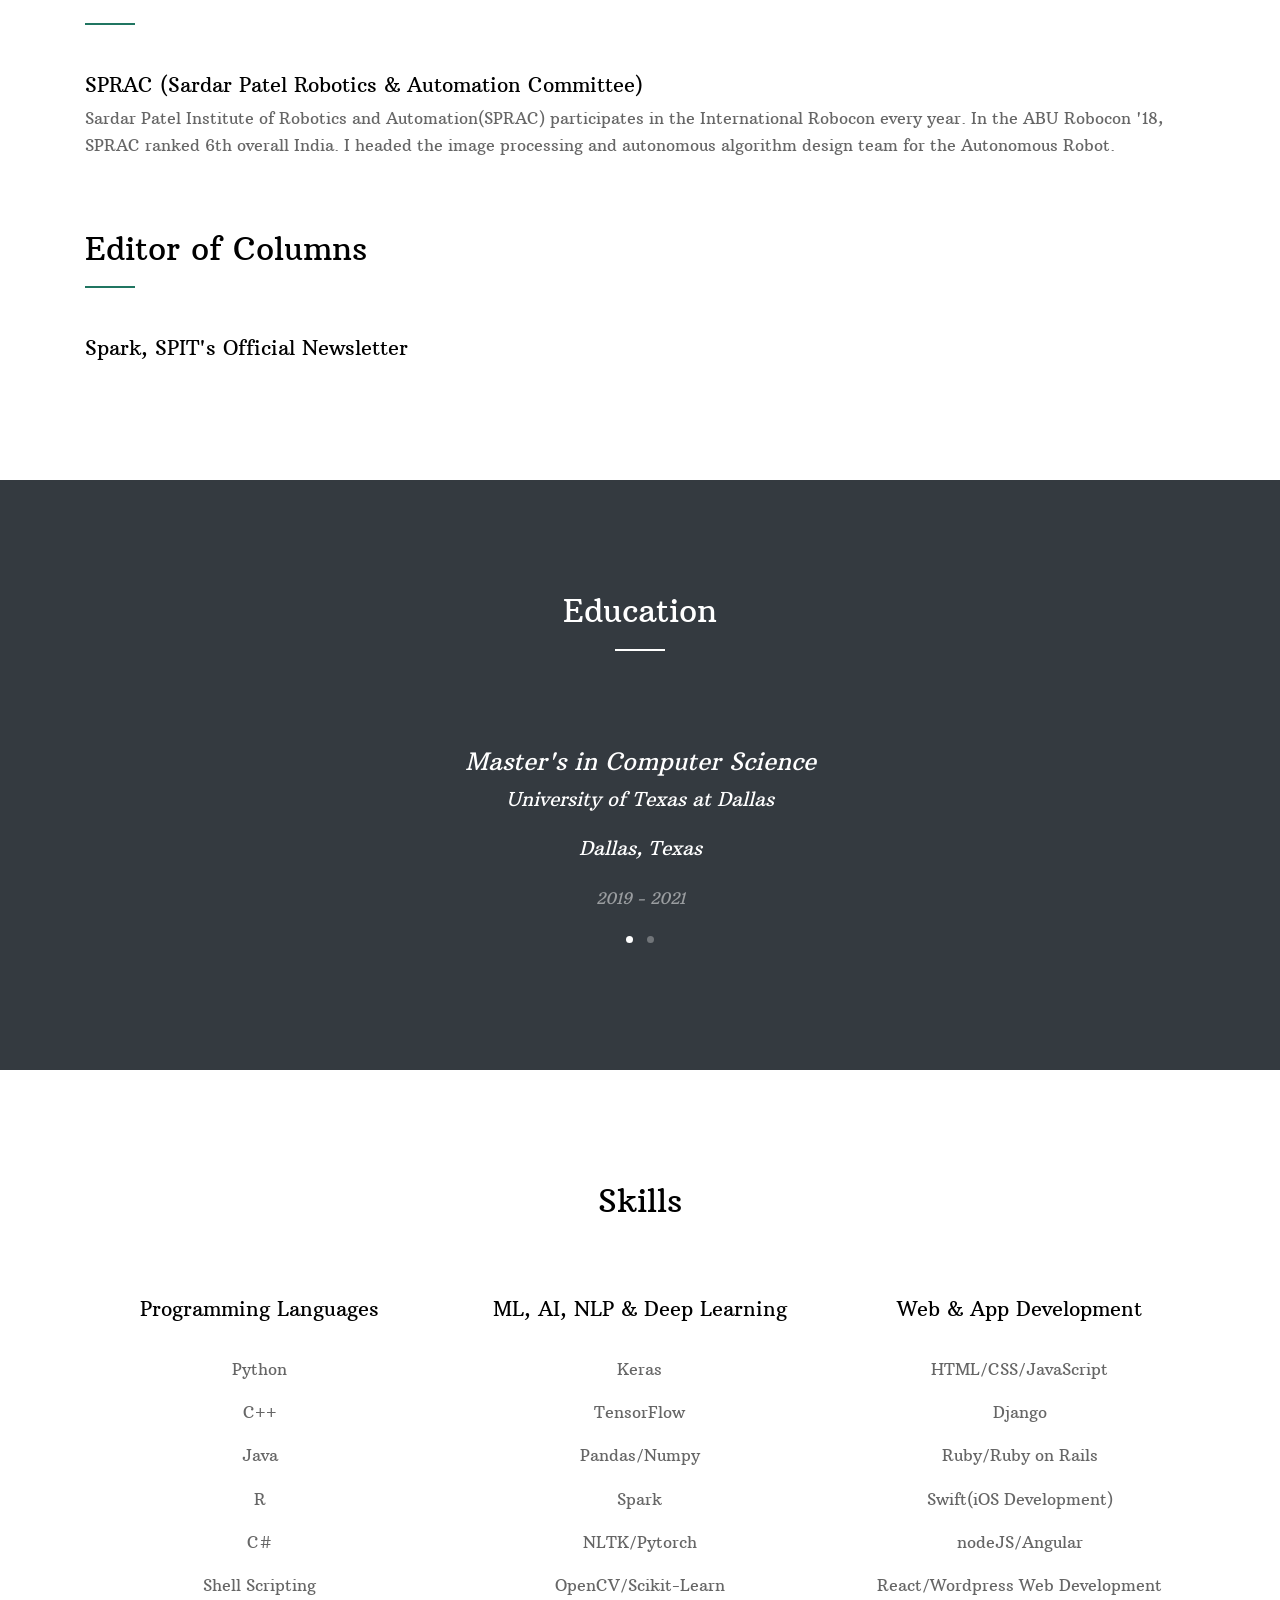
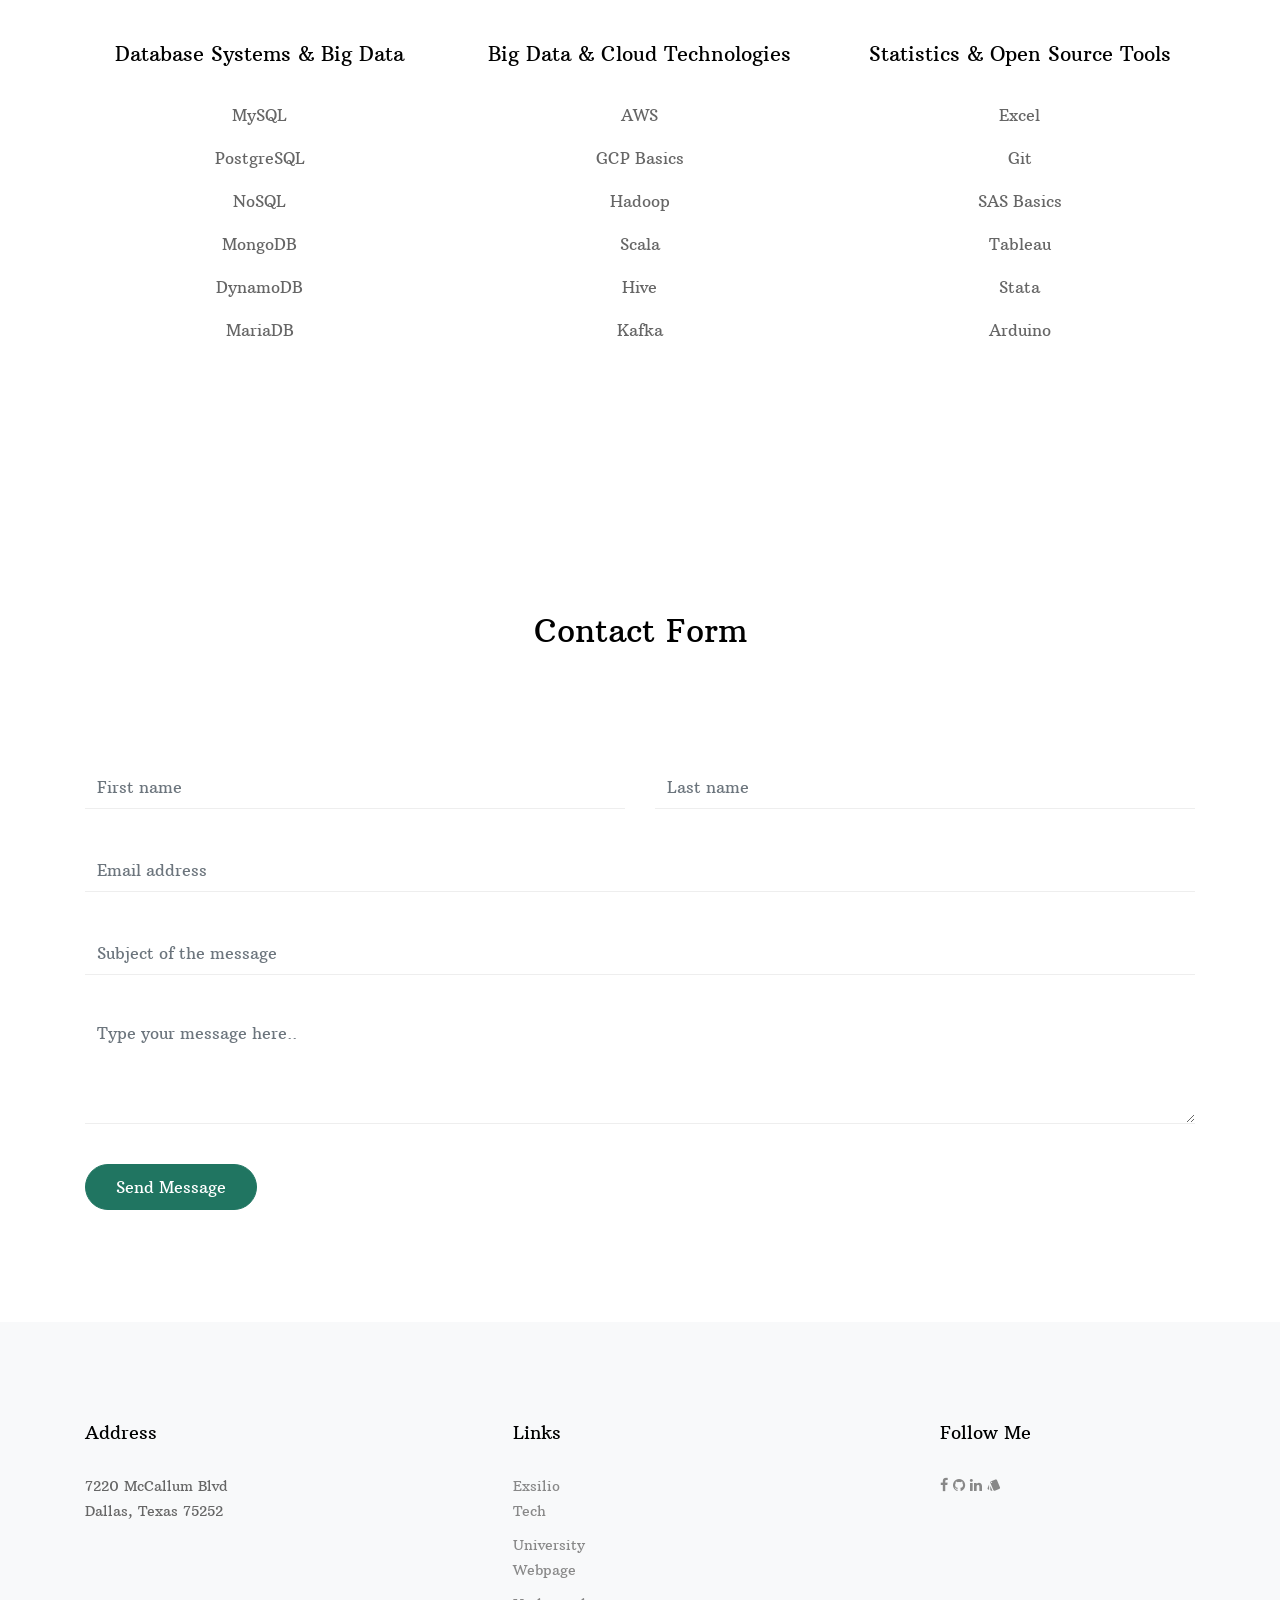
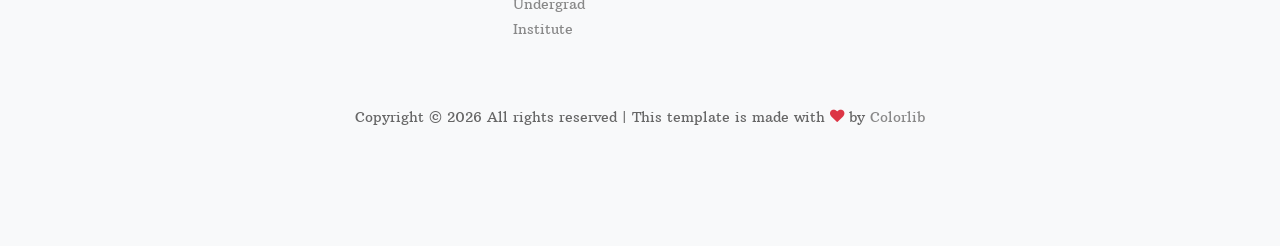
==== commit 7ec39382: "Removed Email Button" ====
--- a/index.html
+++ b/index.html
@@ -622,7 +622,7 @@
               <h2 class="section-title text-center mb-5">Contact Form</h2>
             </div>
           </div>
-          <form id="contact-form" action="" class="form">
+          <form id="contact-form" action="mailto:vig.viswa@gmail.com" class="form">
             <div class="row mb-4">
               <div class="form-group col-6">
                 <input
@@ -679,7 +679,11 @@
 
             <div class="row">
               <div class="col-md-6">
-                <a href="mailto:vig.viswa@gmail.com" target="_blank"><button type="btn btn-primary">Send Message</button></a>
+                <input
+                  type="submit"
+                  class="btn btn-primary"
+                  value="Send Message"
+                />
               </div>
             </div>
           </form>
